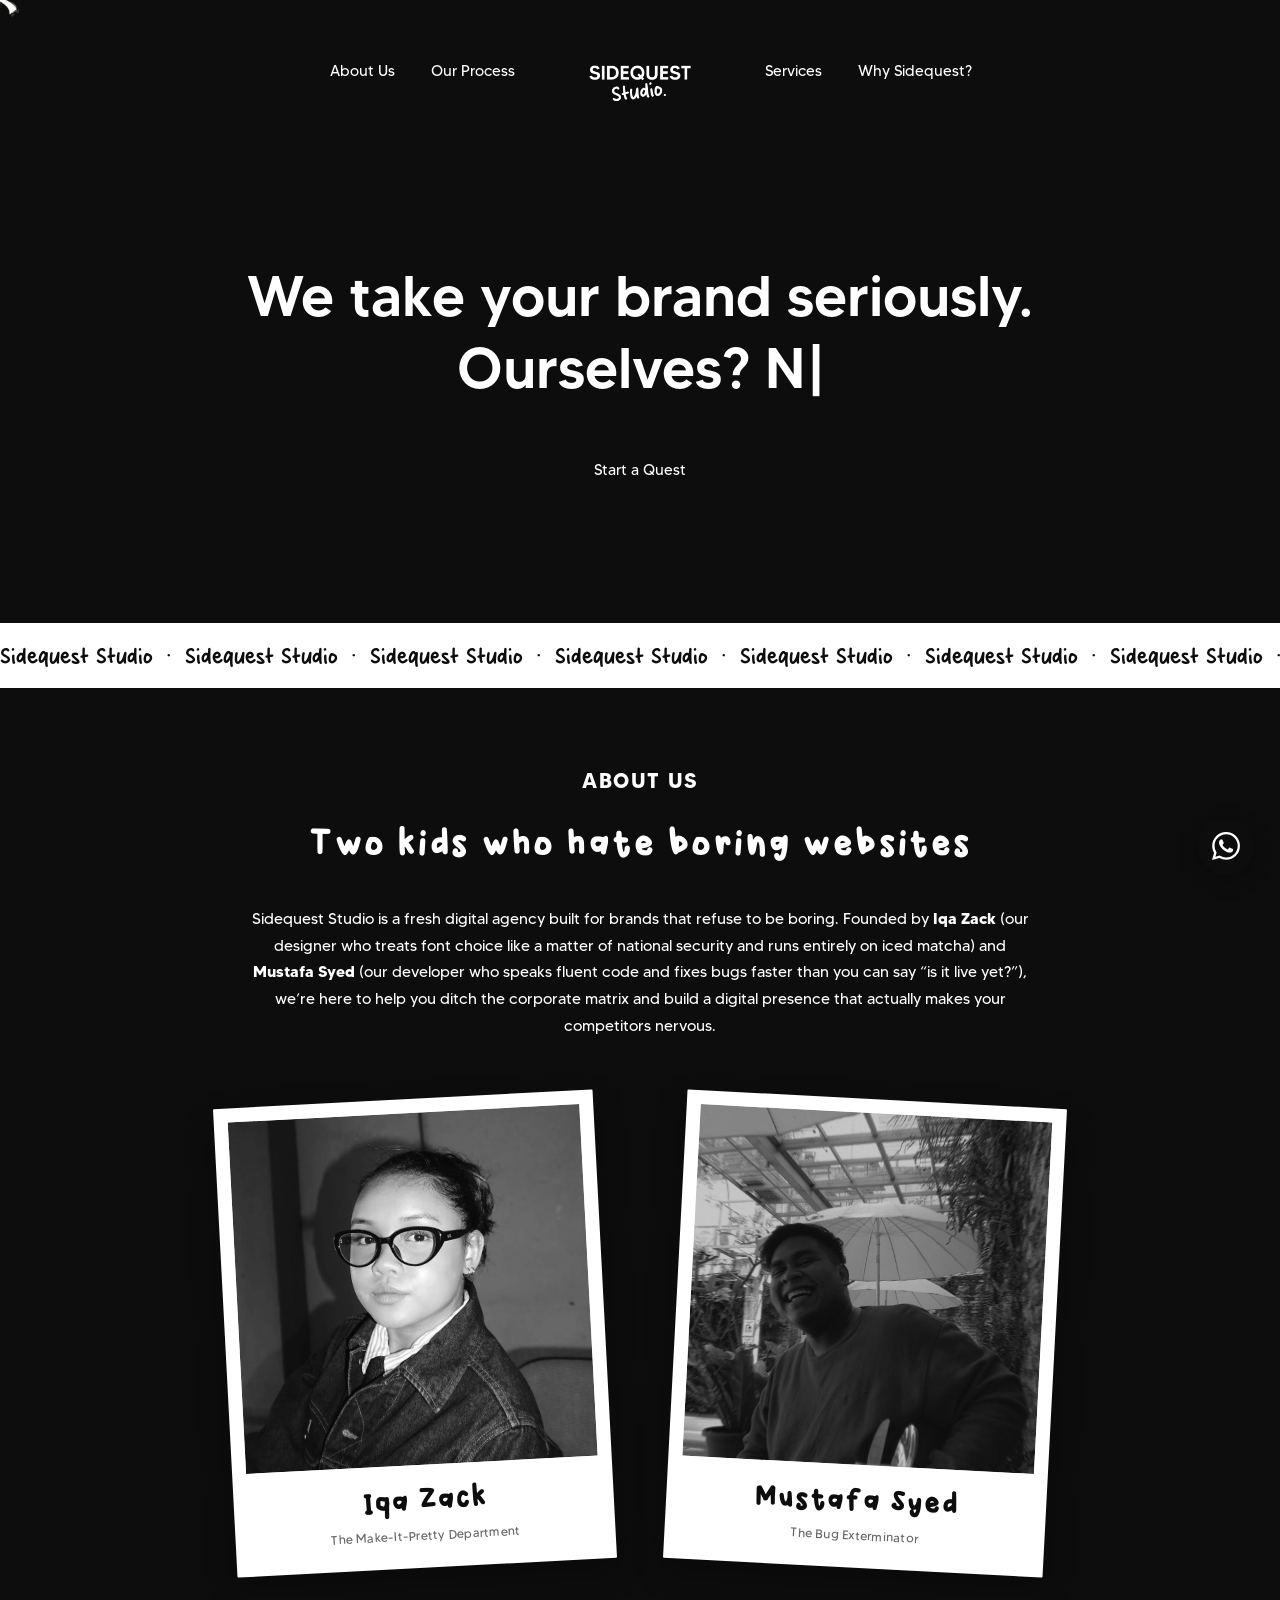
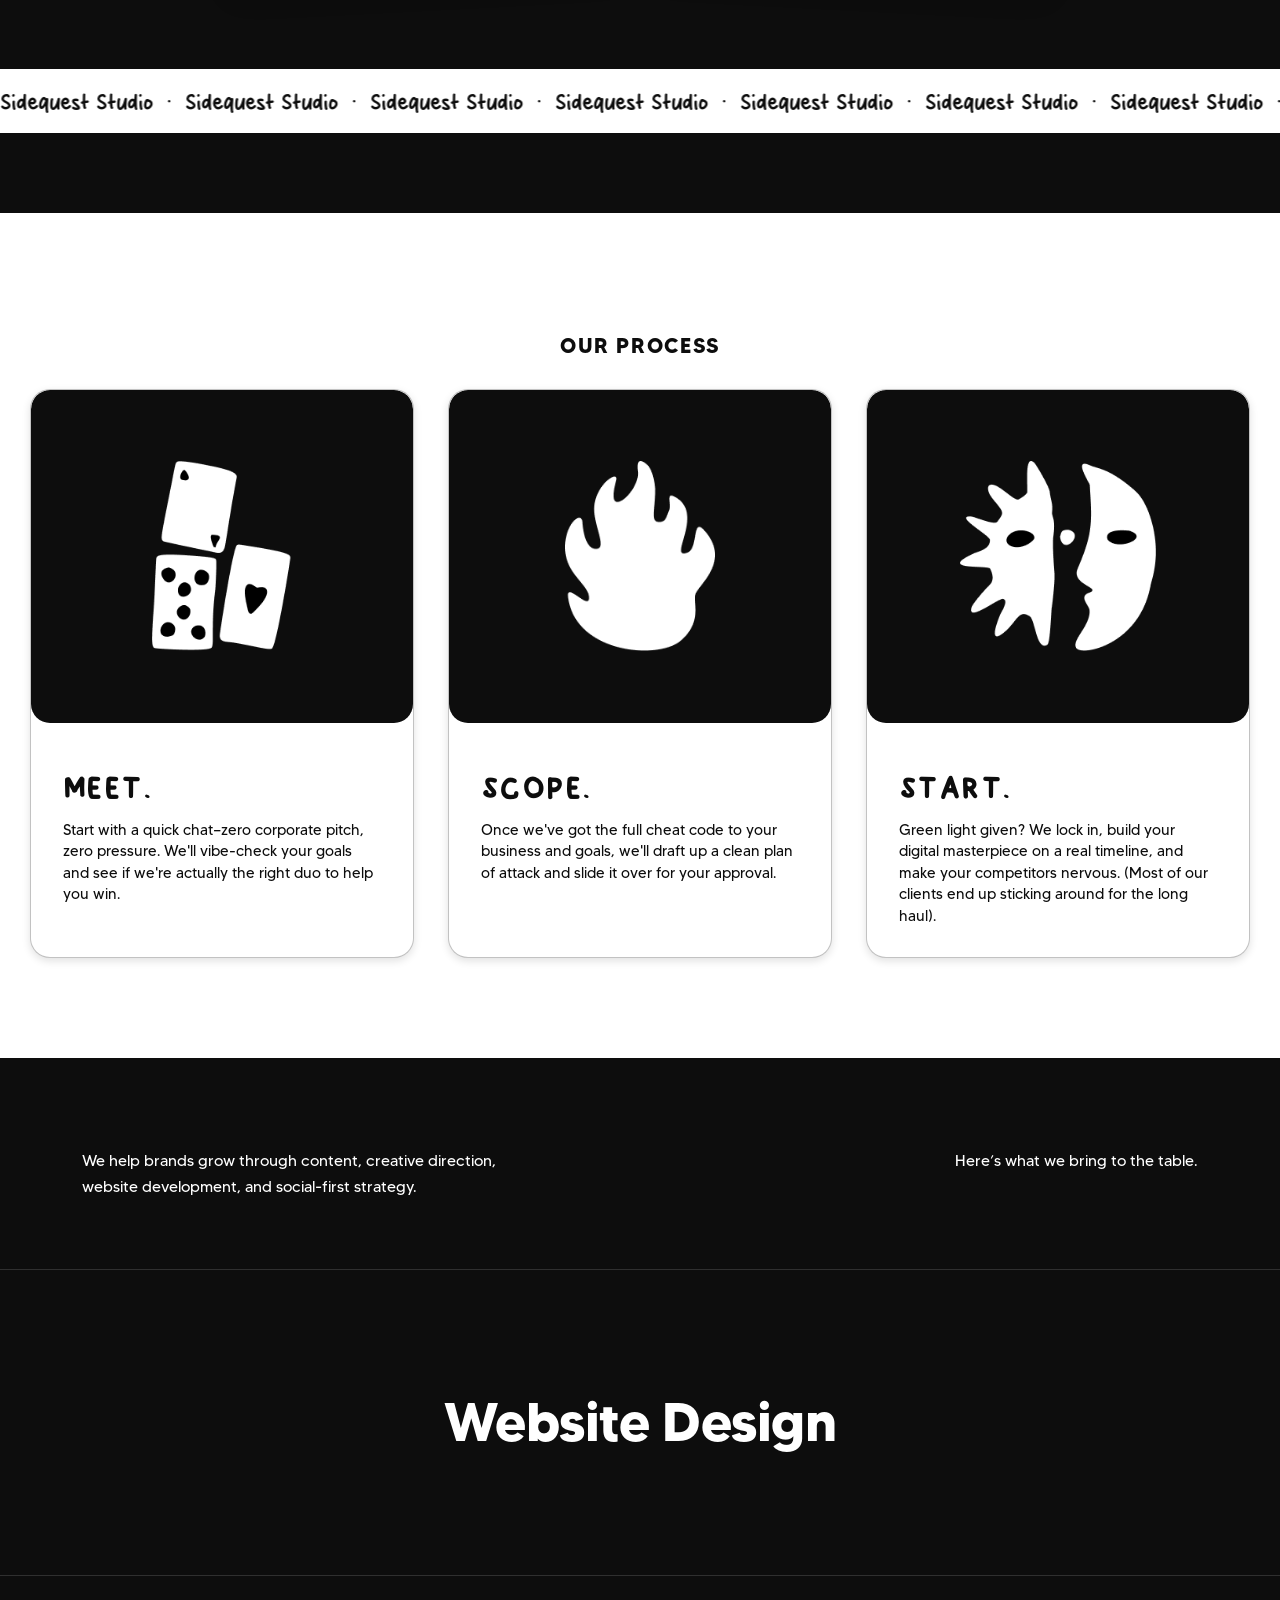
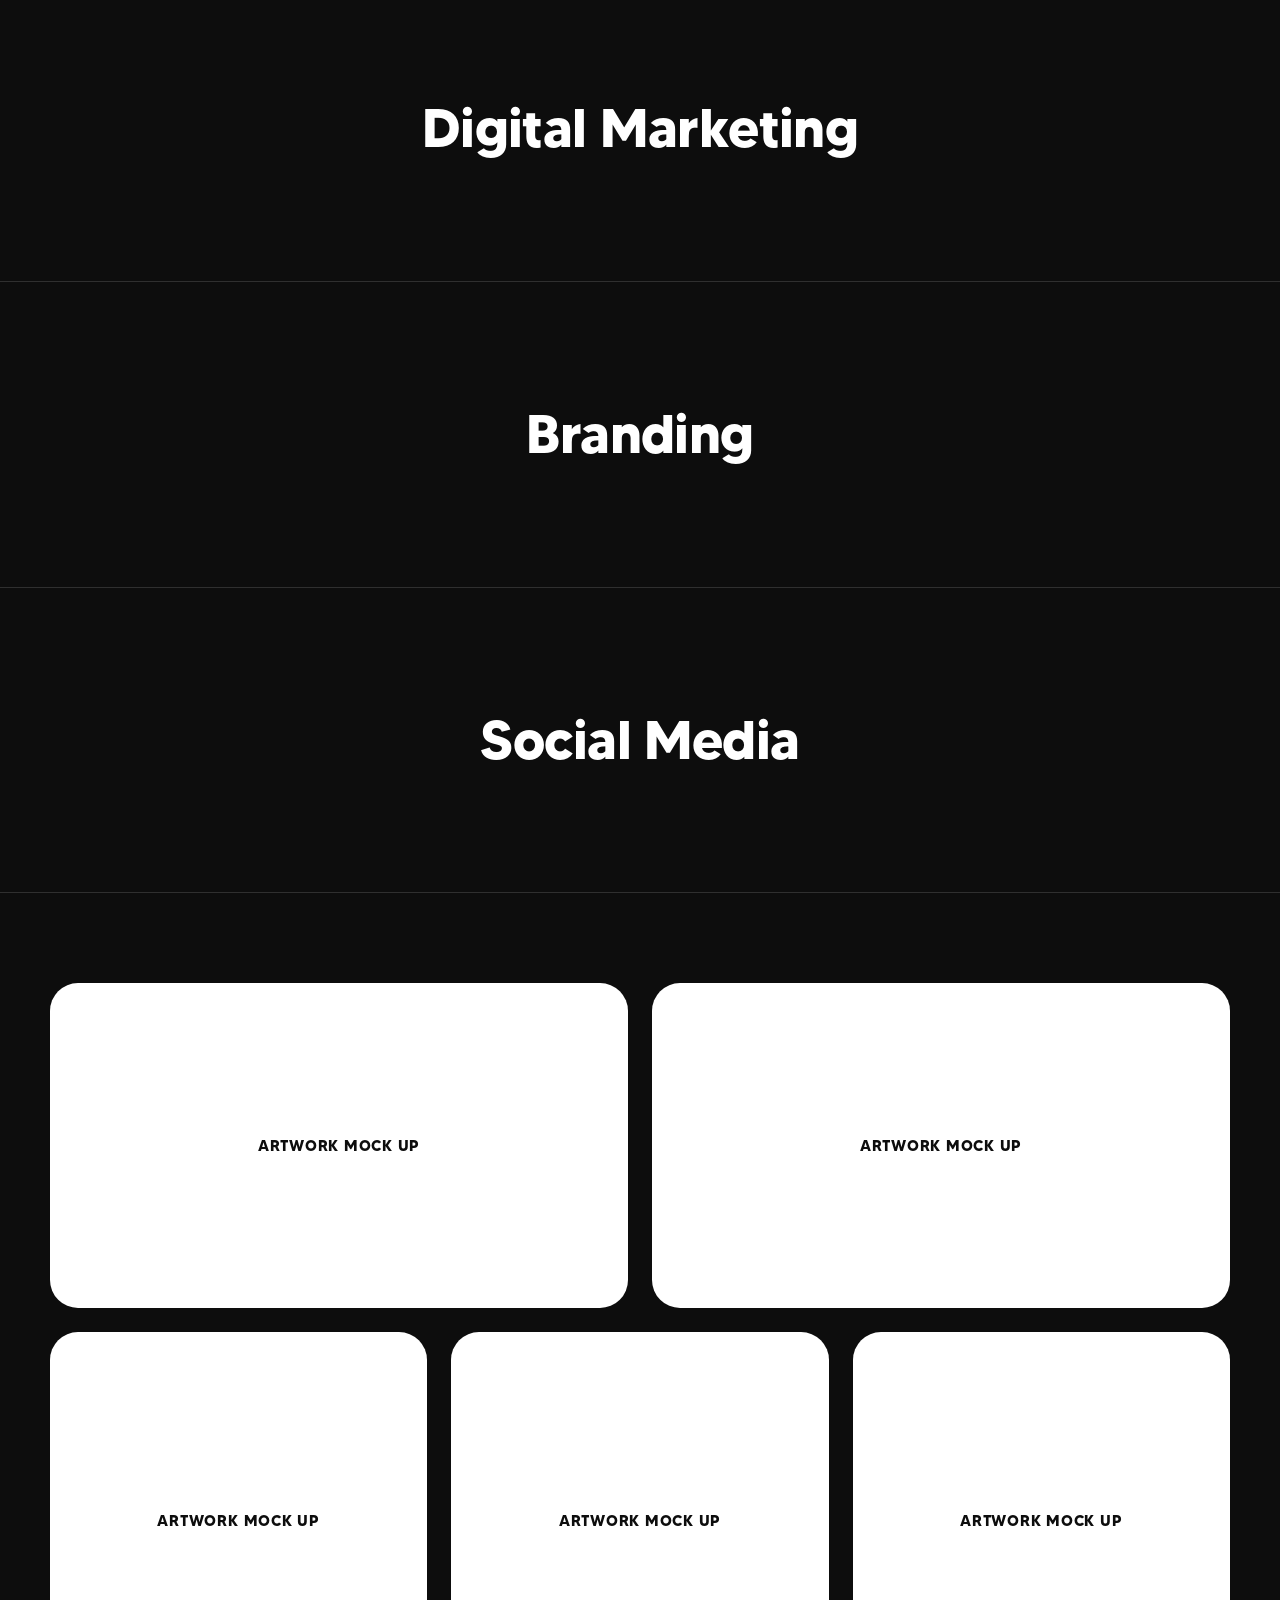
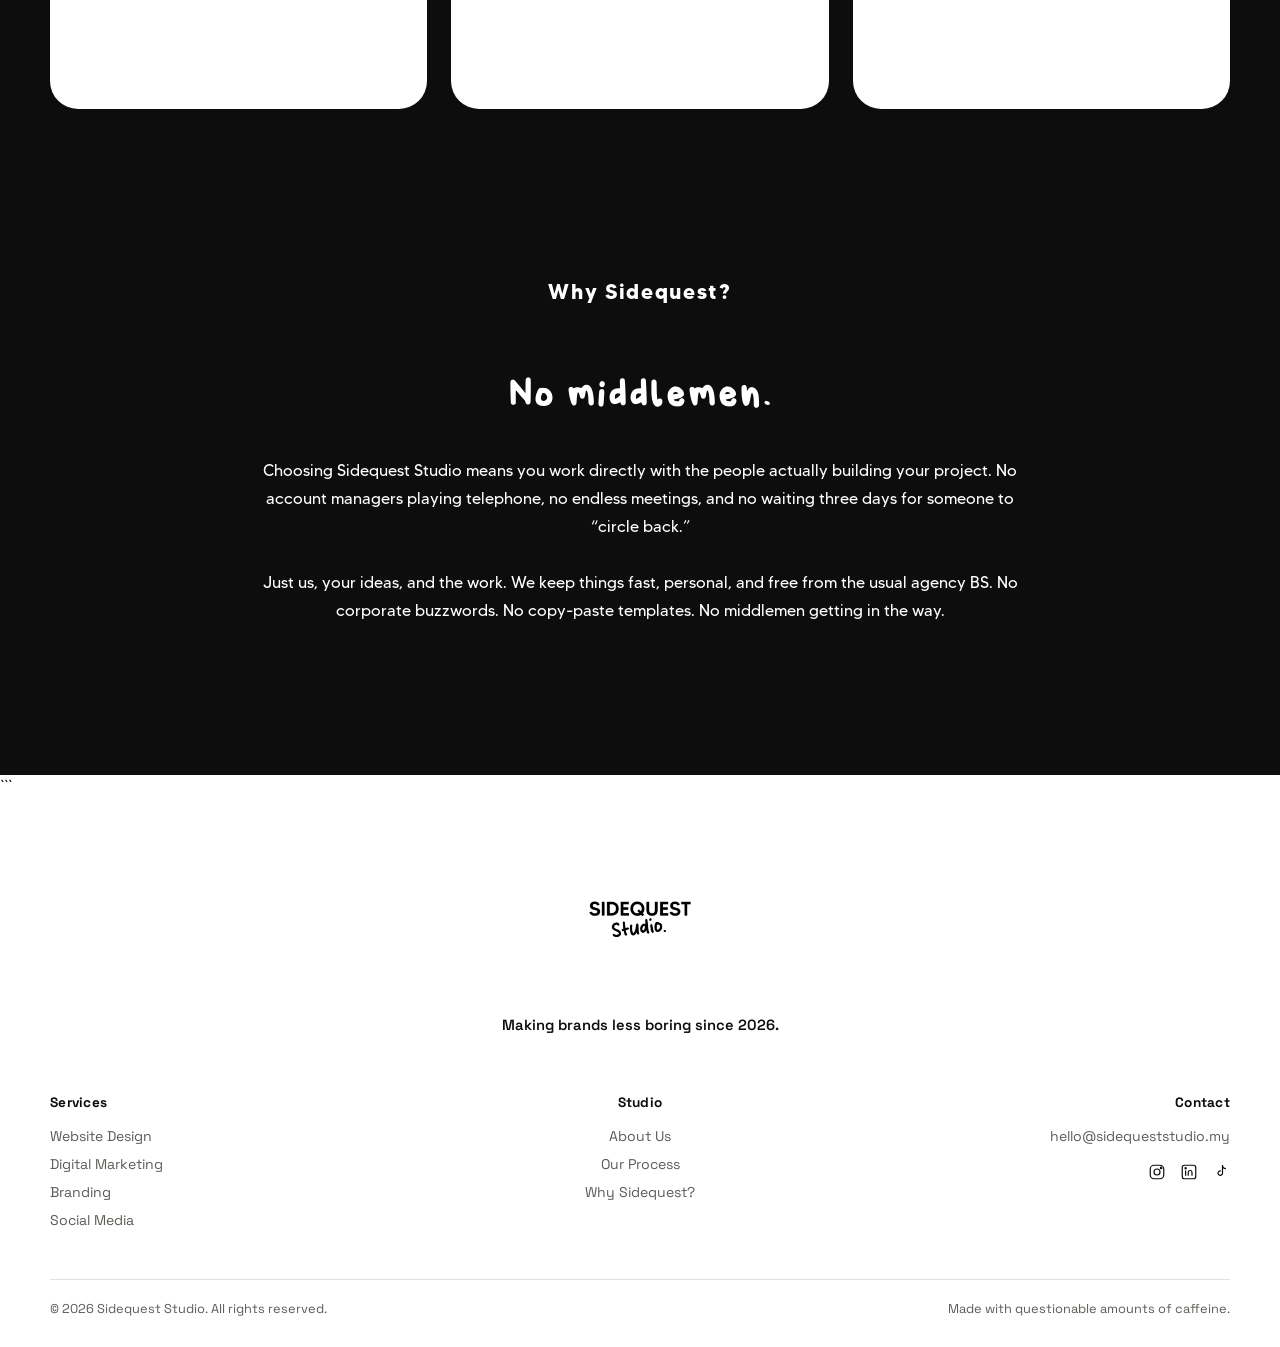
==== index.html @ 6af73e61 "Fixed mailto" ====
<!DOCTYPE html>
<html lang="en">
<head>
<meta charset="UTF-8">
<meta name="viewport" content="width=device-width, initial-scale=1.0">
<title>Sidequest Studio — Digital Agency</title>
<!-- OG METADATA-->
<meta name="description" content="Sidequest Studio is a digital agency from Malaysia helping brands stand out through website design, digital marketing, branding, and social media.">
<meta property="og:title" content="Sidequest Studio — Digital Agency">
<meta property="og:description" content="Web design, digital marketing, branding, and social media for brands that hate boring.">
<meta property="og:image" content="https://sidequeststudio.my/images/SIDEQUESTLOGO.png">
<meta property="og:url" content="https://sidequeststudio.my/">
<meta property="og:type" content="website">
<!--TWITTER/X METADATA-->
<meta name="twitter:card" content="summary_large_image">
<meta name="twitter:title" content="Sidequest Studio — Digital Agency">
<meta name="twitter:description" content="Web design, digital marketing, branding, and social media for brands that hate boring.">
<meta name="twitter:image" content="https://sidequeststudio.my/images/SIDEQUESTLOGO.png">

<link rel="canonical" href="https://sidequeststudio.my/">
<link rel="icon" type="image/png" href="images/logo/favicon.png">
<link rel="preconnect" href="https://fonts.googleapis.com">
<link rel="preconnect" href="https://fonts.gstatic.com" crossorigin>
<link href="https://fonts.googleapis.com/css2?family=Space+Grotesk:wght@400;500;600;700&family=Permanent+Marker&display=swap" rel="stylesheet">
<link rel="stylesheet" href="style.css">
</head>
<body>

<div class="custom-cursor" id="customCursor">
<img src="images/icons/cursor2.png" alt="">
</div>

<!-- ============ HEADER ============ -->
<header class="site-header">
  <nav class="nav-left">
    <a href="#about">About Us</a>
    <a href="#process">Our Process</a>
  </nav>

  <a href="#top" class="logo">
    <img src="images/logo/sq_white.png" alt="Sidequest LOGO">
  </a>

  <nav class="nav-right">
    <a href="#services">Services</a>
    <a href="#why-sidequest">Why Sidequest?</a>
  </nav>

  <button class="nav-toggle" aria-label="Open menu" aria-expanded="false">
    <span></span><span></span><span></span>
  </button>
</header>

<!-- mobile menu -->
<div class="mobile-menu">
  <a href="#about">About Us</a>
  <a href="#process">Our Process</a>
  <a href="#services">Services</a>
  <a href="#why-sidequest">Why Sidequest?</a>
</div>

<main id="top">

  <!-- ============ HERO ============ -->
  <section class="hero">
    <h1 class="hero-heading text-type">
  <span class="text-type__content"></span><span class="text-type__cursor">|</span>
</h1>
    <a href="#services" class="btn-outline">Start a Quest</a>
  </section>

  <!-- ============ MARQUEE ============ -->
<div class="marquee" aria-hidden="true">
  <div class="marquee-track">

       <div class="marquee-group">
      <span>Sidequest Studio&nbsp;&nbsp;•&nbsp;&nbsp;</span>
      <span>Sidequest Studio&nbsp;&nbsp;•&nbsp;&nbsp;</span>
      <span>Sidequest Studio&nbsp;&nbsp;•&nbsp;&nbsp;</span>
      <span>Sidequest Studio&nbsp;&nbsp;•&nbsp;&nbsp;</span>
      <span>Sidequest Studio&nbsp;&nbsp;•&nbsp;&nbsp;</span>
      <span>Sidequest Studio&nbsp;&nbsp;•&nbsp;&nbsp;</span>
      <span>Sidequest Studio&nbsp;&nbsp;•&nbsp;&nbsp;</span>
      <span>Sidequest Studio&nbsp;&nbsp;•&nbsp;&nbsp;</span>
      <span>Sidequest Studio&nbsp;&nbsp;•&nbsp;&nbsp;</span>
      <span>Sidequest Studio&nbsp;&nbsp;•&nbsp;&nbsp;</span>
      <span>Sidequest Studio&nbsp;&nbsp;•&nbsp;&nbsp;</span>
      <span>Sidequest Studio&nbsp;&nbsp;•&nbsp;&nbsp;</span>
      <span>Sidequest Studio&nbsp;&nbsp;•&nbsp;&nbsp;</span>
      <span>Sidequest Studio&nbsp;&nbsp;•&nbsp;&nbsp;</span>
      <span>Sidequest Studio&nbsp;&nbsp;•&nbsp;&nbsp;</span>
      <span>Sidequest Studio&nbsp;&nbsp;•&nbsp;&nbsp;</span>
      <span>Sidequest Studio&nbsp;&nbsp;•&nbsp;&nbsp;</span>
      <span>Sidequest Studio&nbsp;&nbsp;•&nbsp;&nbsp;</span>
      <span>Sidequest Studio&nbsp;&nbsp;•&nbsp;&nbsp;</span>
      <span>Sidequest Studio&nbsp;&nbsp;•&nbsp;&nbsp;</span>
    </div>

  </div>
</div>

  <!-- ============ ABOUT ============ -->
  <section id="about" class="about">
    <p class="eyebrow">ABOUT US</p>
    <h2 class="script-heading about-heading">Two kids who hate boring websites</h2>
    <p class="about-copy">
      Sidequest Studio is a fresh digital agency built for brands that refuse to be boring. Founded by
      <strong>Iqa Zack</strong> (our designer who treats font choice like a matter of national security and
      runs entirely on iced matcha) and <strong>Mustafa Syed</strong> (our developer who speaks fluent code and
      fixes bugs faster than you can say “is it live yet?”), we’re here to help you ditch the corporate matrix
      and build a digital presence that actually makes your competitors nervous.
    </p>

<div class="founder-grid">

  <figure class="founder-card polaroid-left">
    <div class="image-placeholder">
      <img class="uploaded-preview" src="images/iqazack.jpg" alt="Iqa Zack">
    </div>

    <figcaption>
      <span class="founder-name">Iqa Zack</span>
      <span class="founder-role">The Make-It-Pretty Department</span>
    </figcaption>
  </figure>


  <figure class="founder-card polaroid-right">
    <div class="image-placeholder">
      <img class="uploaded-preview" src="images/mustafasyed.JPEG" alt="Mustafa Syed">
    </div>

    <figcaption>
      <span class="founder-name">Mustafa Syed</span>
      <span class="founder-role">The Bug Exterminator</span>
    </figcaption>
  </figure>

</div>

</section>

  <!-- ============ MARQUEE ============ -->
  <div class="marquee" aria-hidden="true">
  <div class="marquee-track">

    <div class="marquee-group">
      <span>Sidequest Studio&nbsp;&nbsp;•&nbsp;&nbsp;</span>
      <span>Sidequest Studio&nbsp;&nbsp;•&nbsp;&nbsp;</span>
      <span>Sidequest Studio&nbsp;&nbsp;•&nbsp;&nbsp;</span>
      <span>Sidequest Studio&nbsp;&nbsp;•&nbsp;&nbsp;</span>
      <span>Sidequest Studio&nbsp;&nbsp;•&nbsp;&nbsp;</span>
      <span>Sidequest Studio&nbsp;&nbsp;•&nbsp;&nbsp;</span>
      <span>Sidequest Studio&nbsp;&nbsp;•&nbsp;&nbsp;</span>
      <span>Sidequest Studio&nbsp;&nbsp;•&nbsp;&nbsp;</span>
      <span>Sidequest Studio&nbsp;&nbsp;•&nbsp;&nbsp;</span>
      <span>Sidequest Studio&nbsp;&nbsp;•&nbsp;&nbsp;</span>
      <span>Sidequest Studio&nbsp;&nbsp;•&nbsp;&nbsp;</span>
      <span>Sidequest Studio&nbsp;&nbsp;•&nbsp;&nbsp;</span>
      <span>Sidequest Studio&nbsp;&nbsp;•&nbsp;&nbsp;</span>
      <span>Sidequest Studio&nbsp;&nbsp;•&nbsp;&nbsp;</span>
      <span>Sidequest Studio&nbsp;&nbsp;•&nbsp;&nbsp;</span>
      <span>Sidequest Studio&nbsp;&nbsp;•&nbsp;&nbsp;</span>
      <span>Sidequest Studio&nbsp;&nbsp;•&nbsp;&nbsp;</span>
      <span>Sidequest Studio&nbsp;&nbsp;•&nbsp;&nbsp;</span>
      <span>Sidequest Studio&nbsp;&nbsp;•&nbsp;&nbsp;</span>
      <span>Sidequest Studio&nbsp;&nbsp;•&nbsp;&nbsp;</span>
    </div>

  </div>
</div>


  <!-- ============ OUR PROCESS ============ -->
  <section class="process" id="process">
    <p class="eyebrow eyebrow-dark">OUR PROCESS</p>

    <div class="process-grid">
      <div class="process-card">
        <div class="process-icon">
          <img src="images/icons/meeticon.png" alt="Meet">
        </div>
        <h3 class="script-heading small">MEET.</h3>
        <p>Start with a quick chat—zero corporate pitch, zero pressure. We'll vibe-check your goals and see if we're actually the right duo to help you win.</p>
      </div>

      <div class="process-card">
        <div class="process-icon">
          <img src="images/icons/scopeicon.png" alt="Meet">
        </div>
        <h3 class="script-heading small">SCOPE.</h3>
        <p>Once we've got the full cheat code to your business and goals, we'll draft up a clean plan of attack and slide it over for your approval.</p>
      </div>

      <div class="process-card">
        <div class="process-icon">
          <img src="images/icons/starticon.png" alt="Meet">
        </div>
        <h3 class="script-heading small">START.</h3>
        <p>Green light given? We lock in, build your digital masterpiece on a real timeline, and make your competitors nervous. (Most of our clients end up sticking around for the long haul).</p>
      </div>
    </div>
  </section>

  <!-- ============ SERVICES ============ -->
  <section class="services" id="services">
   <div class="services-intro">
     <p>We help brands grow through content, creative direction, website development, and social-first strategy.</p>
     <p class="align-right">Here’s what we bring to the table.</p>
   </div>

    <div class="services-list" id="servicesList">
      <div class="service-row" data-index="0">
        <span class="service-name">Website Design</span>
      </div>
      <div class="service-row" data-index="1">
        <span class="service-name">Digital Marketing</span>
      </div>
      <div class="service-row" data-index="2">
        <span class="service-name">Branding</span>
      </div>
      <div class="service-row" data-index="3">
        <span class="service-name">Social Media</span>
      </div>
    </div>
  </section>

  <!-- ============ ARTWORK MOCK UPS ============ -->
 <section class="artwork">
  <div class="artwork-grid">
    <div class="artwork-placeholder">
      <input type="file" accept="image/*" class="image-upload-input" aria-label="Upload artwork mock up 1">
      <div class="placeholder-content">
        <span class="placeholder-label">ARTWORK MOCK UP</span>
      </div>
    </div>
    <div class="artwork-placeholder">
      <input type="file" accept="image/*" class="image-upload-input" aria-label="Upload artwork mock up 2">
      <div class="placeholder-content">
        <span class="placeholder-label">ARTWORK MOCK UP</span>
      </div>
    </div>
    <div class="artwork-placeholder">
      <input type="file" accept="image/*" class="image-upload-input" aria-label="Upload artwork mock up 3">
      <div class="placeholder-content">
        <span class="placeholder-label">ARTWORK MOCK UP</span>
      </div>
    </div>
    <div class="artwork-placeholder">
      <input type="file" accept="image/*" class="image-upload-input" aria-label="Upload artwork mock up 4">
      <div class="placeholder-content">
        <span class="placeholder-label">ARTWORK MOCK UP</span>
      </div>
    </div>
    <div class="artwork-placeholder">
      <input type="file" accept="image/*" class="image-upload-input" aria-label="Upload artwork mock up 5">
      <div class="placeholder-content">
        <span class="placeholder-label">ARTWORK MOCK UP</span>
      </div>
    </div>
  </div>
</section>


<!-- ============ WHY SIDEQUEST ============ -->
<section class="why" id="why-sidequest">
  <p class="eyebrow">Why Sidequest?</p>

  <h2 class="why-title">No middlemen.</h2>

  <p class="why-copy">
    Choosing Sidequest Studio means you work directly with the people actually
    building your project. No account managers playing telephone, no endless
    meetings, and no waiting three days for someone to “circle back.”
    <br><br>
    Just us, your ideas, and the work. We keep things fast, personal, and free
    from the usual agency BS. No corporate buzzwords. No copy-paste templates.
    No middlemen getting in the way.
  </p>
</section>
```


</main>

<!-- ============ FOOTER ============ -->
<footer class="site-footer">
  <div class="footer-top">
    <a href="#top" class="logo footer-logo">
      <img src="images/logo/sq_black.png" alt="sidequestlogo">
    </a>
    <p class="footer-tagline">Making brands less boring since 2026.</p>
  </div>

  <div class="footer-columns">
    <div class="footer-col">
      <h4>Services</h4>
      <a href="#services">Website Design</a>
      <a href="#services">Digital Marketing</a>
      <a href="#services">Branding</a>
      <a href="#services">Social Media</a>
    </div>
    <div class="footer-col footer-col-center">
      <h4>Studio</h4>
      <a href="#about">About Us</a>
      <a href="#process">Our Process</a>
      <a href="#why-sidequest">Why Sidequest?</a>
    </div>
    <div class="footer-col footer-col-right">
      <h4>Contact</h4>
      <a href="mailto:hello@sidequeststudio.my">hello@sidequeststudio.my</a>
      <div class="social-row">
        <a href="https://www.instagram.com/sidequeststudiomy" target="_blank" aria-label="Instagram">
          <svg viewBox="0 0 24 24" width="18" height="18" fill="none" stroke="currentColor" stroke-width="1.6"><rect x="3" y="3" width="18" height="18" rx="5"/><circle cx="12" cy="12" r="4"/><circle cx="17.5" cy="6.5" r="1"/></svg>
        </a>
        <a href="#" target="_blank" aria-label="LinkedIn">
          <svg viewBox="0 0 24 24" width="18" height="18" fill="none" stroke="currentColor" stroke-width="1.6"><rect x="3" y="3" width="18" height="18" rx="3"/><line x1="7.5" y1="10" x2="7.5" y2="17"/><circle cx="7.5" cy="7" r="0.8" fill="currentColor"/><path d="M11 17v-4.5c0-1.5 1-2.5 2.5-2.5s2.5 1 2.5 2.5V17"/></svg>
        </a>
        <a href="#" target="_blank" aria-label="TikTok">
          <svg viewBox="0 0 24 24" width="18" height="18" fill="none" stroke="currentColor" stroke-width="1.6"><path d="M14 3v10.5a3 3 0 1 1-2-2.83"/><path d="M14 3c0 2.5 2 4.5 4.5 4.5"/></svg>
        </a>
      </div>
    </div>
  </div>

  <div class="footer-divider"></div>

  <div class="footer-bottom">
    <span>© 2026 Sidequest Studio. All rights reserved.</span>
    <span>Made with questionable amounts of caffeine.</span>
  </div>
</footer>

<script src="script.js"></script>

<a href="https://wa.me/601121562291"
   class="whatsapp-float"
   target="_blank"
   rel="noopener noreferrer"
   aria-label="Chat with us on WhatsApp">
  <svg viewBox="0 0 24 24" aria-hidden="true">
    <path d="M20.52 3.48A11.86 11.86 0 0 0 12.06 0C5.5 0 .16 5.34.16 11.9c0 2.1.55 4.15 1.6 5.96L.05 24l6.28-1.65a11.9 11.9 0 0 0 5.72 1.46h.01c6.56 0 11.9-5.34 11.9-11.9 0-3.18-1.24-6.17-3.44-8.43ZM12.06 21.8h-.01a9.87 9.87 0 0 1-5.03-1.38l-.36-.21-3.73.98 1-3.64-.23-.37a9.87 9.87 0 0 1-1.51-5.28c0-5.46 4.44-9.9 9.9-9.9 2.65 0 5.14 1.03 7.01 2.91a9.84 9.84 0 0 1 2.89 7c0 5.46-4.44 9.9-9.9 9.9Zm5.43-7.42c-.3-.15-1.77-.87-2.05-.97-.27-.1-.47-.15-.67.15-.2.3-.77.97-.95 1.17-.17.2-.35.22-.65.07-.3-.15-1.25-.46-2.38-1.47-.88-.79-1.47-1.77-1.64-2.07-.17-.3-.02-.46.13-.61.13-.13.3-.35.45-.52.15-.17.2-.3.3-.5.1-.2.05-.37-.02-.52-.07-.15-.67-1.62-.92-2.22-.24-.58-.49-.5-.67-.51h-.57c-.2 0-.52.07-.8.37-.27.3-1.05 1.02-1.05 2.5s1.07 2.9 1.22 3.1c.15.2 2.1 3.2 5.08 4.49.71.31 1.26.5 1.69.64.71.23 1.36.2 1.87.12.57-.09 1.77-.72 2.02-1.42.25-.7.25-1.3.17-1.42-.07-.12-.27-.2-.57-.35Z"/>
  </svg>
</a>

</body>
</html>
---- style.css ----
html,
body {
  overflow-x: hidden;
}

/* ============================================
   FONTS
   ============================================ */

@font-face {
  font-family: "TOMMY";
  src: url("fonts/MadeTommy-Regular.otf") format("opentype");
  font-weight: 400;
  font-style: normal;
}

@font-face {
  font-family: "TOMMY";
  src: url("fonts/MadeTommy-Medium.otf") format("opentype");
  font-weight: 500;
  font-style: normal;
}

@font-face {
  font-family: "TOMMY";
  src: url("fonts/MadeTommy-Bold.otf") format("opentype");
  font-weight: 700;
  font-style: normal;
}

@font-face {
  font-family: "WINKLE";
  src: url("fonts/Winkle-Regular.otf") format("opentype");
  font-weight: 400;
  font-style: normal;
}

@font-face {
  font-family: "MILKY";
  src: url("fonts/CheeseMilky.otf") format("opentype");
  font-weight: 400;
  font-style: normal;
}

/* ============================================
   SIDEQUEST STUDIO — STYLESHEET
   ============================================ */

:root {
  --black: #0d0d0d;
  --cream: #f2f0ea;
  --white: #ffffff;
  --gray-text: #9a9a95;
  --gray-text-dark: #5b5b57;
  --border-light: rgba(255, 255, 255, 0.14);
  --border-dark: rgba(13, 13, 13, 0.12);
  --font-body: "Space Grotesk", sans-serif;
  --font-script: "Permanent Marker", cursive;
  --max-width: 1180px;
}

* {
  box-sizing: border-box;
}

html {
  scroll-behavior: smooth;
}

body {
  margin: 0;
  font-family: var(--font-body);
  background: var(--white);
  color: var(--black);
  -webkit-font-smoothing: antialiased;
}

a {
  color: inherit;
  text-decoration: none;
}

img {
  max-width: 100%;
  display: block;
}

@media (prefers-reduced-motion: reduce) {
  html {
    scroll-behavior: auto;
  }

  * {
    animation-duration: 0.01ms !important;
    animation-iteration-count: 1 !important;
    transition-duration: 0.01ms !important;
  }
}

/* ============================================
   HEADER
   ============================================ */

.site-header {
  position: sticky;
  top: 0;
  z-index: 50;
  height: 150px;
  display: grid;
  grid-template-columns: 1fr auto 1fr;
  align-items: center;
  padding: 0 56px;
  background: var(--black);
  color: var(--white);
}

.nav-left,
.nav-right {
  display: flex;
  align-items: center;
  gap: 36px;
  font-size: 0.95rem;
  font-family: "TOMMY";
  font-weight: 400;
}

.nav-left {
  justify-content: flex-end;
  padding-right: 25px;
}

.nav-right {
  justify-content: flex-start;
  padding-left: 25px;
}

/* Nav Bar Hover */

.nav-left a,
.nav-right a {
  position: relative;
  opacity: 1;
  display: inline-block;
  padding-bottom: 10px;
}

/* Top line */

.nav-left a::before,
.nav-right a::before {
  content: "";
  position: absolute;
  left: 0;
  bottom: 5px;
  width: 100%;
  height: 2px;
  background: currentColor;
  transform: scaleX(0);
  transform-origin: left;
  transition: transform 0.35s cubic-bezier(0.65, 0, 0.35, 1);
}

/* Bottom shorter line */

.nav-left a::after,
.nav-right a::after {
  content: "";
  position: absolute;
  left: 18%;
  bottom: 1px;
  width: 72%;
  height: 2px;
  background: currentColor;
  transform: scaleX(0);
  transform-origin: left;
  transition: transform 0.35s cubic-bezier(0.65, 0, 0.35, 1) 0.08s;
}

.nav-left a:hover::before,
.nav-right a:hover::before {
  transform: scaleX(1);
}

.nav-left a:hover::after,
.nav-right a:hover::after {
  transform: scaleX(1);
}

/* Logo */

.logo {
  display: flex;
  align-items: center;
  justify-content: center;
  flex-shrink: 0;
  height: 70px;
  line-height: 0;
}

.logo img {
  width: 200px;
  height: 150px;
  object-fit: contain;
  display: block;
  margin-top: 18px;
  transition: transform 0.2s ease;
}

.logo:hover img {
  transform: scale(1.05);
}

/* Mobile hamburger */

.nav-toggle {
  display: none;
  flex-direction: column;
  justify-content: center;
  gap: 5px;
  width: 32px;
  height: 32px;
  background: none;
  border: none;
  cursor: pointer;
}

.nav-toggle span {
  display: block;
  height: 2px;
  width: 100%;
  background: var(--white);
}

/* Mobile menu */

.mobile-menu {
  display: none;
  flex-direction: column;
  background: var(--black);
  color: var(--white);
  padding: 0 56px;
  overflow: hidden;
  max-height: 0;
  transition:
    max-height 0.3s ease,
    padding 0.3s ease;
  position: relative;
  z-index: 100;
}

.mobile-menu a {
  padding: 14px 0;
  border-bottom: 1px solid var(--border-light);
  font-size: 1rem;
}

.mobile-menu.open {
  max-height: 400px;
  padding: 8px 56px 20px;
}

/* ============================================
   HERO
   ============================================ */

.hero {
  background: var(--black);
  color: var(--white);
  text-align: center;
  padding: 110px 24px 130px;
  display: flex;
  flex-direction: column;
  align-items: center;
  gap: 42px;
}

.hero-heading {
  font-family: "TOMMY";
  font-size: clamp(2.1rem, 5vw, 3.6rem);
  font-weight: 500;
  color: #ffffff;
  line-height: 1.25;
  max-width: 900px;
  margin: 0;
  transition:
    transform 0.3s ease,
    letter-spacing 0.3s ease;
}

.hero-heading:hover {
  transform: translateY(-5px) scale(1.015);
  letter-spacing: 0.01em;
}

/* ============================================
   BUTTON HOVER
   ============================================ */

.btn-outline {
  position: relative;
  display: inline-block;
  border: none;
  border-radius: 0;
  padding: 14px 32px;
  background: transparent;
  font-size: 0.95rem;
  font-family: "TOMMY", sans-serif;
  font-weight: 400;
  color: var(--white, #fff);
  cursor: pointer;
  z-index: 1;
}

.btn-outline::before {
  content: "";
  position: absolute;
  top: -8px;
  left: -12px;
  width: calc(100% + 24px);
  height: calc(100% + 16px);

  background-image: url("data:image/svg+xml,%3Csvg xmlns='http://www.w3.org/2000/svg' viewBox='0 0 260 90'%3E%3Cfilter id='chalk'%3E%3CfeTurbulence type='fractalNoise' baseFrequency='0.8' numOctaves='3' result='noise'/%3E%3CfeDisplacementMap in='SourceGraphic' in2='noise' scale='2.5' xChannelSelector='R' yChannelSelector='G'/%3E%3C/filter%3E%3Cg filter='url(%23chalk)'%3E%3Cpath d='M 180 15 C 230 18 255 35 250 55 C 242 75 180 85 100 83 C 35 81 5 65 10 45 C 16 22 75 10 160 8 C 220 7 252 20 250 38 C 248 55 200 70 130 72 C 70 74 42 62 50 48' fill='none' stroke='white' stroke-width='3.2' stroke-linecap='round' stroke-linejoin='round' opacity='0.9'/%3E%3C/g%3E%3C/svg%3E");

  background-position: center;
  background-size: 100% 100%;
  background-repeat: no-repeat;

  transform: scale(0.85) rotate(-3deg);
  opacity: 0;

  transition:
    transform 0.35s cubic-bezier(0.175, 0.885, 0.32, 1.275),
    opacity 0.25s ease;

  z-index: -1;
  pointer-events: none;
}

.btn-outline:hover::before {
  transform: scale(1.05) rotate(-3deg);
  opacity: 1;
}

/* ============================================
   MARQUEE
   ============================================ */

.marquee {
  background: var(--white);
  color: var(--black);
  border-top: 1px solid var(--border-light);
  border-bottom: 1px solid var(--border-light);
  overflow: hidden;
  padding: 18px 0;
  white-space: nowrap;
}

.marquee-track {
  font-family: "MILKY";
  font-weight: 400;
  font-size: 1.5rem;
  display: flex;
  width: max-content;
  animation: marquee-scroll 20s linear infinite;
  will-change: transform;
}

.marquee-group {
  display: flex;
  flex-shrink: 0;
}

@keyframes marquee-scroll {
  from {
    transform: translateX(0);
  }

  to {
    transform: translateX(-50%);
  }
}

/* ============================================
   SECTION SHARED
   ============================================ */

section {
  padding: 100px 24px;
}

.eyebrow {
  text-align: center;
  font-size: 1.3rem;
  letter-spacing: 0.08em;
  color: var(--white);
  margin: -20px 0 30px 0;
  font-family: "TOMMY";
  font-weight: 700;
}

.eyebrow-dark {
  color: var(--black);
}

.script-heading {
  font-family: "WINKLE";
  font-weight: 400;
  text-align: center;
  font-size: 3rem;
  margin: 0 0 40px;
  letter-spacing: 0.01em;
  transition: transform 0.3s ease;
}

.about-heading {
  text-align: center;
}

.about-heading:hover {
  animation: cheekyWobble 0.5s ease;
}

@keyframes cheekyWobble {
  0%   { transform: rotate(0); }
  25%  { transform: rotate(-3deg) translateX(-3px); }
  50%  { transform: rotate(3deg) translateX(4px); }
  75%  { transform: rotate(-2deg) translateX(-2px); }
  100% { transform: rotate(0); }
}
.script-heading.small {
  font-size: 2.5rem;
  text-align: left;
  margin: 22px 0 12px;
}

/* ============================================
   ABOUT
   ============================================ */

.about {
  background: var(--black);
  color: var(--white);
  max-width: none;
  margin: 0;
  position: relative;
  z-index: 2;
  padding-bottom: 100px;
}

/* Keep the marquee below the Polaroids */

.about + .marquee {
  margin-top: 0;
  position: relative;
  z-index: 10;
  margin-bottom: 40px;
  border-bottom: 80px solid var(--black);
}

.about-copy {
  max-width: 780px;
  margin: 0 auto 60px;
  text-align: center;
  line-height: 1.7;
  color: var(--white);
  font-size: 0.98rem;
  font-family: "TOMMY";
  font-weight: 400;
}

.about-copy strong {
  color: var(--white);
  font-family: "TOMMY";
  font-weight: 700;
}

/* ============================================
   POLAROID FOUNDER CARDS
   ============================================ */

.founder-grid {
  display: flex;
  justify-content: center;
  align-items: flex-start;
  gap: 70px;
  max-width: 900px;
  margin: 0 auto;
}

.founder-card {
  width: 380px;
  margin: 0;
  padding: 14px 14px 25px;
  background: var(--white);
  border: none;
  border-radius: 1px;
  box-shadow: 0 12px 30px rgba(0, 0, 0, 0.3);
  display: flex;
  flex-direction: column;
  align-items: center;
  transition:
    transform 0.3s ease,
    box-shadow 0.3s ease;
}

/* Slightly imperfect Polaroid angles */

.polaroid-left {
  transform: rotate(-3deg);
  position: relative;
  z-index: 1;
}

.polaroid-right {
  transform: rotate(3deg);
  position: relative;
  z-index: 1;
}

/* Hover */

.polaroid-left:hover,
.polaroid-right:hover {
  transform: rotate(0deg) translateY(-8px);
  box-shadow: 0 20px 40px rgba(0, 0, 0, 0.35);
}

/* ============================================
   PHOTO AREA
   ============================================ */

.image-placeholder {
  position: relative;
  width: 100%;
  aspect-ratio: 1 / 1;
  background: #e2e0d8;
  border: none;
  border-radius: 0;
  display: flex;
  align-items: center;
  justify-content: center;
  overflow: hidden;
  cursor: pointer;
  transition: background 0.2s ease;
}

.image-placeholder:hover {
  background: #d9d6cc;
}

/* Uploaded photo */

.image-placeholder img.uploaded-preview {
  position: absolute;
  top: 0;
  left: 0;
  width: 100%;
  height: 100%;
  object-fit: cover;
}

/* Hide placeholder once image exists */

.image-placeholder.has-image .placeholder-content {
  display: none;
}

/* ============================================
   POLAROID CAPTION
   ============================================ */

.founder-card figcaption {
  width: 100%;
  display: flex;
  flex-direction: column;
  align-items: center;
  gap: 2px;
  margin-top: 18px;
}

/* Handwritten name */

.founder-name {
  font-family: "WINKLE";
  font-weight: 400;
  font-size: 2.4rem;
  line-height: 1;
  color: var(--black);
  transform: rotate(-1deg);
}

/* Role */

.founder-role {
  font-family: "TOMMY";
  font-weight: 400;
  font-size: 0.78rem;
  color: #666;
  text-align: center;
  margin-top: 5px;
  letter-spacing: 0.02em;
}

/* ============================================
   PROCESS
   ============================================ */

.process {
  background: var(--white);
  color: var(--black);
  width: 100%;
  max-width: none;
  margin: 0;
  padding: 100px 24px;
  position: relative;
  display: block;
}

.process-grid {
  display: grid;
  grid-template-columns: repeat(3, 1fr);
  gap: 34px;
  max-width: 1220px;
  margin: 0 auto;
}

.process-card {
  background: var(--white);
  border: 1px solid rgba(13, 13, 13, 0.25);
  border-radius: 20px;
  padding: 0;
  overflow: hidden;
  box-shadow: 0 3px 8px rgba(0, 0, 0, 0.12);
  transition: transform 0.25s ease, box-shadow 0.25s ease;
}

.process-card:hover {
  transform: translateY(-8px) rotate(-1deg);
  box-shadow: 8px 10px 0 rgba(13, 13, 13, 0.15);
}

.process-card:nth-child(2):hover {
  transform: translateY(-8px) rotate(1deg);
}

.process-card:nth-child(3):hover {
  transform: translateY(-8px) rotate(-0.5deg);
}

/* Black icon area */

.process-icon {
  background: var(--black);
  height: 333px;
  width: 100%;
  border-radius: 19px;
  display: flex;
  align-items: center;
  justify-content: center;
  padding: 45px;
}

/* Your uploaded icon */

.process-icon img {
  width: 78%;
  height: 78%;
  object-fit: contain;
}

/* Text area */

.process-card h3 {
  font-family: "WINKLE";
  font-weight: 400;
  padding: 28px 32px 0;
  margin: 0 0 10px;
}

.process-card p {
  font-family: "TOMMY";
  font-weight: 400;
  padding: 0 32px 30px;
  margin: 0;
  color: var(--black);
  line-height: 1.45;
  font-size: 0.93rem;
}

/* ============================================
   SERVICES
   ============================================ */

.services {
  background: var(--black);
  color: var(--white);
  width: 100%;
  max-width: none;
  margin: 0;
  padding: 0;
  position: relative;
  display: block;
}

.services-intro {
  max-width: var(--max-width);
  margin: 0 auto;
  padding: 90px 32px 70px;
  display: flex;
  justify-content: space-between;
  gap: 40px;
  flex-wrap: wrap;
}

.services-intro p {
  font-family: "TOMMY";
  font-weight: 400;
  max-width: 420px;
  line-height: 1.6;
  color: white;
  font-size: 0.98rem;
  margin: 0;
}

.services-intro .align-right {
  text-align: right;
  margin-left: auto;
}

.services-list {
  display: flex;
  flex-direction: column;
}

.service-row {
  min-height: 34vh;
  display: flex;
  align-items: center;
  justify-content: center;
  background: var(--black);
  color: var(--white);
  border-top: 1px solid var(--border-light);
  transition:
    background 0.5s ease,
    color 0.5s ease;
}

.service-row:last-child {
  border-bottom: 1px solid var(--border-light);
}

.service-name {
  font-size: clamp(1.8rem, 5vw, 3.4rem);
  font-family: "TOMMY";
  font-weight: 700;
  letter-spacing: -0.01em;
  transition: transform 0.5s ease;
}

.service-row.is-active {
  background: var(--white);
  color: var(--black);
}

.service-row.is-active .service-name {
  transform: scale(1.03);
}

/* ============================================
   ARTWORK
   ============================================ */

.artwork {
  background: var(--black);
  padding: 90px 24px;
}

.artwork-grid {
  max-width: var(--max-width);
  margin: 0 auto;
  display: grid;
  grid-template-columns: repeat(6, 1fr);
  gap: 24px;
}

/* Top row: 2 wide cards */

.artwork-placeholder:nth-child(1),
.artwork-placeholder:nth-child(2) {
  grid-column: span 3;
  aspect-ratio: 16 / 9;
}

/* Bottom row: 3 cards */

.artwork-placeholder:nth-child(3),
.artwork-placeholder:nth-child(4),
.artwork-placeholder:nth-child(5) {
  grid-column: span 2;
  aspect-ratio: 1 / 1;
}

.artwork-placeholder {
  position: relative;
  background: var(--white);
  border: none;
  border-radius: 28px;
  display: flex;
  align-items: center;
  justify-content: center;
  cursor: pointer;
  overflow: hidden;
  transition:
    opacity 0.2s ease,
    transform 0.2s ease;
}

.artwork-placeholder:hover {
  opacity: 0.92;
  transform: translateY(-2px);
}

.artwork-placeholder .image-upload-input {
  position: absolute;
  inset: 0;
  opacity: 0;
  cursor: pointer;
  z-index: 2;
}

.artwork-placeholder .placeholder-content {
  display: flex;
  align-items: center;
  justify-content: center;
  text-align: center;
  padding: 16px;
}

.artwork-placeholder .placeholder-label {
  font-family: "TOMMY";
  font-weight: 700;
  font-size: 0.95rem;
  letter-spacing: 0.05em;
  color: #0d0d0d;
}

.artwork-placeholder.has-image .placeholder-content {
  display: none;
}

.artwork-placeholder img.uploaded-preview {
  position: absolute;
  inset: 0;
  width: 100%;
  height: 100%;
  object-fit: cover;
  border-radius: 28px;
}

/* ============================================
   WHY SIDEQUEST
   ============================================ */

.why {
  background: var(--black);
  color: var(--white);
  text-align: center;
  padding-bottom: 150px;
}

.why-copy {
  font-family: "TOMMY";
  font-weight: 400;
  max-width: 760px;
  margin: 0 auto;
  line-height: 1.75;
  color: var(--white);
  font-size: 1rem;
}

.why-title {
  font-size: 3rem;
  font-family: "WINKLE";
  font-weight: 400;
  position: relative;
  display: inline-block;
}

.why-title::after {
  content: "";
  position: absolute;
  left: -3%;
  top: 52%;
  width: 106%;
  height: 4px;
  background: var(--white);
  transform: scaleX(0) rotate(-2deg);
  transform-origin: left;
  transition: transform 0.3s ease;
}

.why-title:hover::after {
  transform: scaleX(1) rotate(-2deg);
}

/* ============================================
   FOOTER
   ============================================ */

.site-footer {
  background: var(--white);
  padding: 80px 24px 30px;
}

.footer-top {
  text-align: center;
  margin-bottom: 60px;
}

.footer-logo {
  display: inline-flex;
}

.footer-tagline {
  margin: 16px 0 0;
  font-size: 0.92rem;
  font-weight: 600;
}

.footer-columns {
  max-width: var(--max-width);
  margin: 0 auto;
  display: grid;
  grid-template-columns: 1fr 1fr 1fr;
  gap: 32px;
}

.footer-col {
  display: flex;
  flex-direction: column;
  gap: 10px;
}

.footer-col h4 {
  margin: 0 0 6px;
  font-size: 0.85rem;
  letter-spacing: 0.02em;
}

.footer-col a {
  font-size: 0.88rem;
  color: var(--gray-text-dark);
  transition: color 0.2s ease;
}

.footer-col a:hover {
  color: var(--black);
}

.footer-col-center {
  align-items: center;
  text-align: center;
}

.footer-col-right {
  align-items: flex-end;
  text-align: right;
}

.social-row {
  display: flex;
  gap: 14px;
  margin-top: 8px;
}

.social-row a {
  color: var(--black);
}

.footer-divider {
  max-width: var(--max-width);
  margin: 50px auto 20px;
  border-top: 1px solid var(--border-dark);
}

.footer-bottom {
  max-width: var(--max-width);
  margin: 0 auto;
  display: flex;
  justify-content: space-between;
  flex-wrap: wrap;
  gap: 8px;
  font-size: 0.8rem;
  color: var(--gray-text-dark);
}

/* ============================================
   RESPONSIVE
   ============================================ */

#about,
#process,
#why-sidequest,
#services {
  scroll-margin-top: 150px;
}

/* ============================================
   TABLET
   ============================================ */

@media (max-width: 900px) {
  .founder-grid {
    flex-direction: column;
    align-items: center;
    gap: 50px;
  }

  .founder-card {
    width: min(380px, 100%);
  }

  .process-grid {
    grid-template-columns: repeat(3, 1fr);
  }

  .artwork-grid {
    grid-template-columns: repeat(2, 1fr);
    gap: 16px;
  }

  .artwork-placeholder:nth-child(1),
  .artwork-placeholder:nth-child(2) {
    grid-column: span 2;
    aspect-ratio: 16 / 10;
  }

  .artwork-placeholder:nth-child(3),
  .artwork-placeholder:nth-child(4),
  .artwork-placeholder:nth-child(5) {
    grid-column: span 1;
    aspect-ratio: 16 / 10;
  }

  .footer-columns {
    grid-template-columns: 1fr;
    text-align: center;
  }

  .footer-col-center,
  .footer-col-right {
    align-items: center;
    text-align: center;
  }
}

/* ============================================
   MOBILE
   ============================================ */

@media (max-width: 720px) {
  /* HEADER */

  .site-header {
    height: 90px;
    padding: 8px 24px;
    display: flex;
    align-items: center;
    justify-content: center;
    position: sticky;
  }

  .logo {
    position: absolute;
    left: 50%;
    transform: translateX(-50%);
    height: 70px;
  }

  .logo img {
    width: 300px;
    height: 200px;
    margin-top: 35px;
  }

  .nav-toggle {
    position: absolute;
    right: 20px;
    top: 50%;
    transform: translateY(-50%);
    display: flex;
    width: 28px;
    height: 28px;
    padding: 0;
    justify-self: end;
  }

  .nav-left,
  .nav-right {
    display: none;
  }

  /* MOBILE MENU */

  .mobile-menu {
    display: flex;
    padding: 0 20px;
    align-items: center;
    text-align: center;
    gap: 0;
  }

  .mobile-menu.open {
    max-height: 500px;
    padding: 20px 20px 30px;
  }

  .mobile-menu a {
    font-family: "TOMMY";
    font-size: 0.95rem;
    padding: 32px 0;
    width: 100%;
    text-align: center;
  }

  /* HERO */

  .hero {
    min-height: calc(100svh - 90px);
    padding: 80px 20px 90px;
    justify-content: center;
    gap: 32px;
  }

  .hero-heading {
    font-size: clamp(2rem, 9vw, 3rem);
    line-height: 1.2;
    max-width: 100%;
  }

  .btn-outline {
    padding: 13px 28px;
    font-size: 0.9rem;
  }

  /* MARQUEE */

  .marquee {
    padding: 14px 0;
  }

  .marquee-track {
    font-size: 1.15rem;
    animation-duration: 16s;
  }

  /* GENERAL SECTIONS */

  section {
    padding: 70px 20px;
  }

  .eyebrow {
    font-size: 1rem;
    margin: -5px 0 24px;
  }

  .script-heading {
    font-size: 2.2rem;
    line-height: 1.15;
    margin-bottom: 30px;
  }

  /* ABOUT */

  .about {
    padding-bottom: 100px;
  }

  .about-copy {
    font-size: 0.9rem;
    line-height: 1.65;
    margin-bottom: 50px;
  }

  /* FOUNDERS */

  .founder-grid {
    flex-direction: column;
    align-items: center;
    gap: 45px;
    width: 100%;
  }

  .founder-card {
    width: min(340px, 90vw);
    padding: 10px 10px 22px;
  }

  .founder-name {
    font-size: 2rem;
  }

  .founder-role {
    font-size: 0.7rem;
  }

  /* PROCESS */

  .process {
    padding: 70px 20px;
  }

  .process-grid {
    grid-template-columns: 1fr;
    gap: 24px;
  }

  .process-card {
    border-radius: 18px;
  }

  .process-icon {
    height: 260px;
    padding: 35px;
  }

  .process-icon img {
    width: 70%;
    height: 70%;
  }

  .process-card h3 {
    font-size: 2.1rem;
    padding: 22px 24px 0;
  }

  .process-card p {
    padding: 0 24px 26px;
    font-size: 0.88rem;
    line-height: 1.5;
  }

  /* SERVICES */

  .services-intro {
    padding: 60px 20px 40px;
    gap: 20px;
  }

  .services-intro .align-right {
    text-align: left;
    margin-left: 0;
  }

  .services-intro p {
    font-size: 0.9rem;
    max-width: 100%;
  }

  .service-row {
    min-height: 180px;
    padding: 30px 20px;
  }

  .service-name {
    font-size: clamp(1.7rem, 8vw, 2.5rem);
    text-align: center;
  }

  /* ARTWORK */

  .artwork {
    padding: 60px 20px;
  }

  .artwork-grid {
    grid-template-columns: 1fr;
    gap: 16px;
  }

  .artwork-placeholder:nth-child(1),
  .artwork-placeholder:nth-child(2),
  .artwork-placeholder:nth-child(3),
  .artwork-placeholder:nth-child(4),
  .artwork-placeholder:nth-child(5) {
    grid-column: span 1;
    aspect-ratio: 16 / 10;
  }

  /* WHY SIDEQUEST */

  .why {
    padding: 70px 20px 70px;
  }

  .why-title {
    font-size: 2.3rem;
    margin: 0 0 25px;
  }

  .why-copy {
    font-size: 0.9rem;
    line-height: 1.7;
  }

  /* FOOTER */

  .site-footer {
    padding: 60px 20px 25px;
  }

  .footer-top {
    margin-bottom: 45px;
  }

  .footer-logo img {
    width: 150px;
    height: auto;
    margin-top: 50px;
    margin-bottom: 0;
  }

  .footer-tagline {
    font-size: 0.82rem;
    margin-top: 45px;
    margin-bottom: 80px;
  }

  .footer-columns {
    grid-template-columns: 1fr;
    gap: 40px;
  }

  .footer-col,
  .footer-col-center,
  .footer-col-right {
    align-items: center;
    text-align: center;
  }

  .footer-col h4 {
    font-size: 0.8rem;
  }

  .footer-col a {
    font-size: 0.82rem;
  }

  .footer-divider {
    margin: 40px auto 18px;
  }

  .footer-bottom {
    flex-direction: column;
    align-items: center;
    text-align: center;
    font-size: 0.72rem;
    gap: 5px;
  }

  /* MOBILE SCROLL OFFSET */

  #about,
  #process,
  #why-sidequest,
  #services {
    scroll-margin-top: 90px;
  }
}


/* Custom cursor */
*,
*::before,
*::after {
  cursor: none !important;
}

.custom-cursor {
  position: fixed;
  top: 0;
  left: 0;
  width: 45px;
  height: 45px;
  pointer-events: none;
  z-index: 9999;
  opacity: 1;
  transition: transform 0.15s ease, opacity 0.15s ease;
  will-change: transform;
}

.custom-cursor img {
  width: 100%;
  height: 100%;
  object-fit: contain;
}

.custom-cursor.is-hover {
  transform: scale(1.3) rotate(-8deg);
}

/* Restore normal cursor on touch devices */
@media (pointer: coarse) {
  .custom-cursor { display: none; }
  *,
  *::before,
  *::after {
    cursor: auto !important;
  }
}



/*HEADER TYPING EFFECT*/

.text-type__content {
  white-space: pre-line;
}

.text-type__cursor {
  display: inline-block;
  margin-left: 4px;
  animation: textTypeBlink 0.8s infinite;
}

@keyframes textTypeBlink {
  0%, 50% {
    opacity: 1;
  }

  51%, 100% {
    opacity: 0;
  }
}


/*WHATSAPP CTA*/

.whatsapp-float {
  position: fixed;
  right: 25px;
  bottom: calc(25px + env(safe-area-inset-bottom));
  z-index: 9999;

  width: 58px;
  height: 58px;

  display: flex;
  align-items: center;
  justify-content: center;

  background: var(--black);
  color: #fff;

  border-radius: 50%;
  text-decoration: none;

  box-shadow: 0 6px 20px rgba(0, 0, 0, 0.2);

  transition: transform 0.2s ease, background 0.2s ease;
}

.whatsapp-float svg {
  width: 28px;
  height: 28px;
  fill: #fff;
}

.whatsapp-float:hover {
  transform: translateY(-3px);
  background: #222;
}

@media (max-width: 768px) {
  .whatsapp-float {
    right: 18px;
    bottom: calc(18px + env(safe-area-inset-bottom));
    width: 52px;
    height: 52px;
  }

  .whatsapp-float svg {
    width: 25px;
    height: 25px;
  }
}
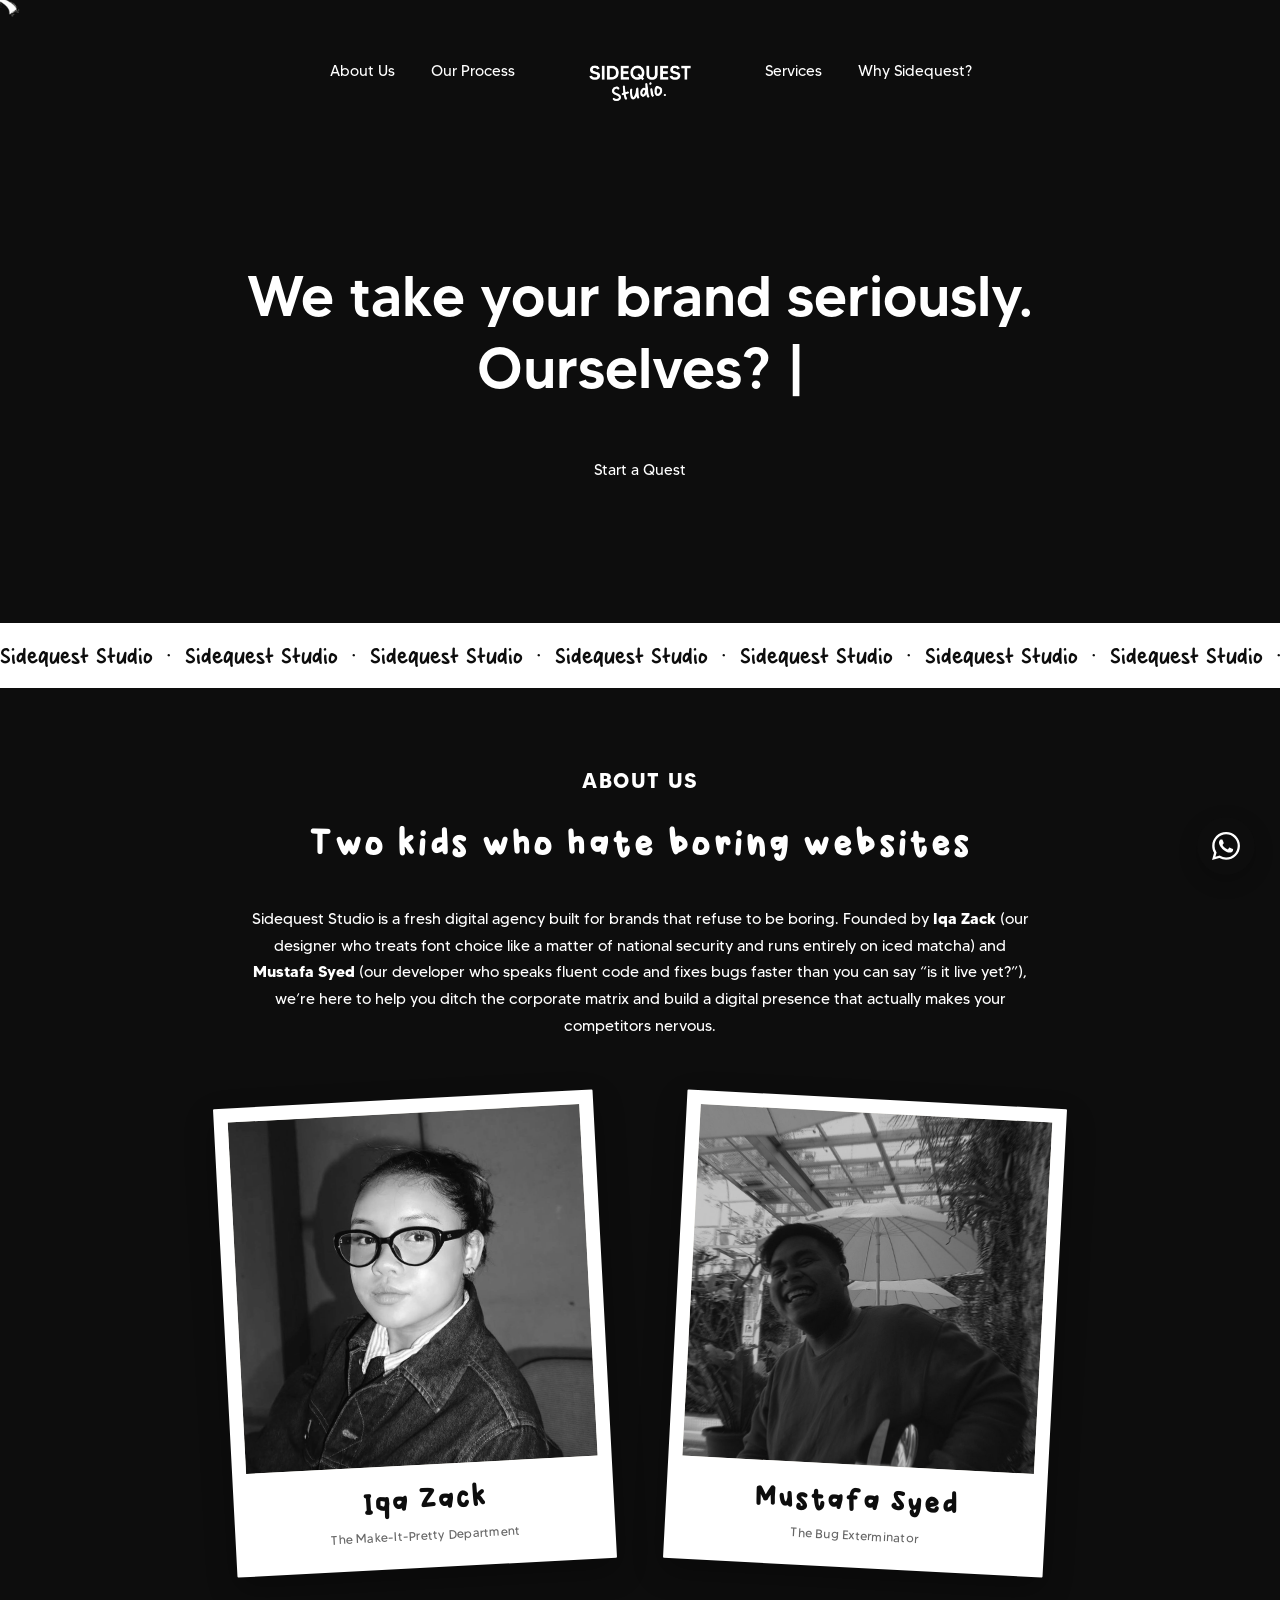
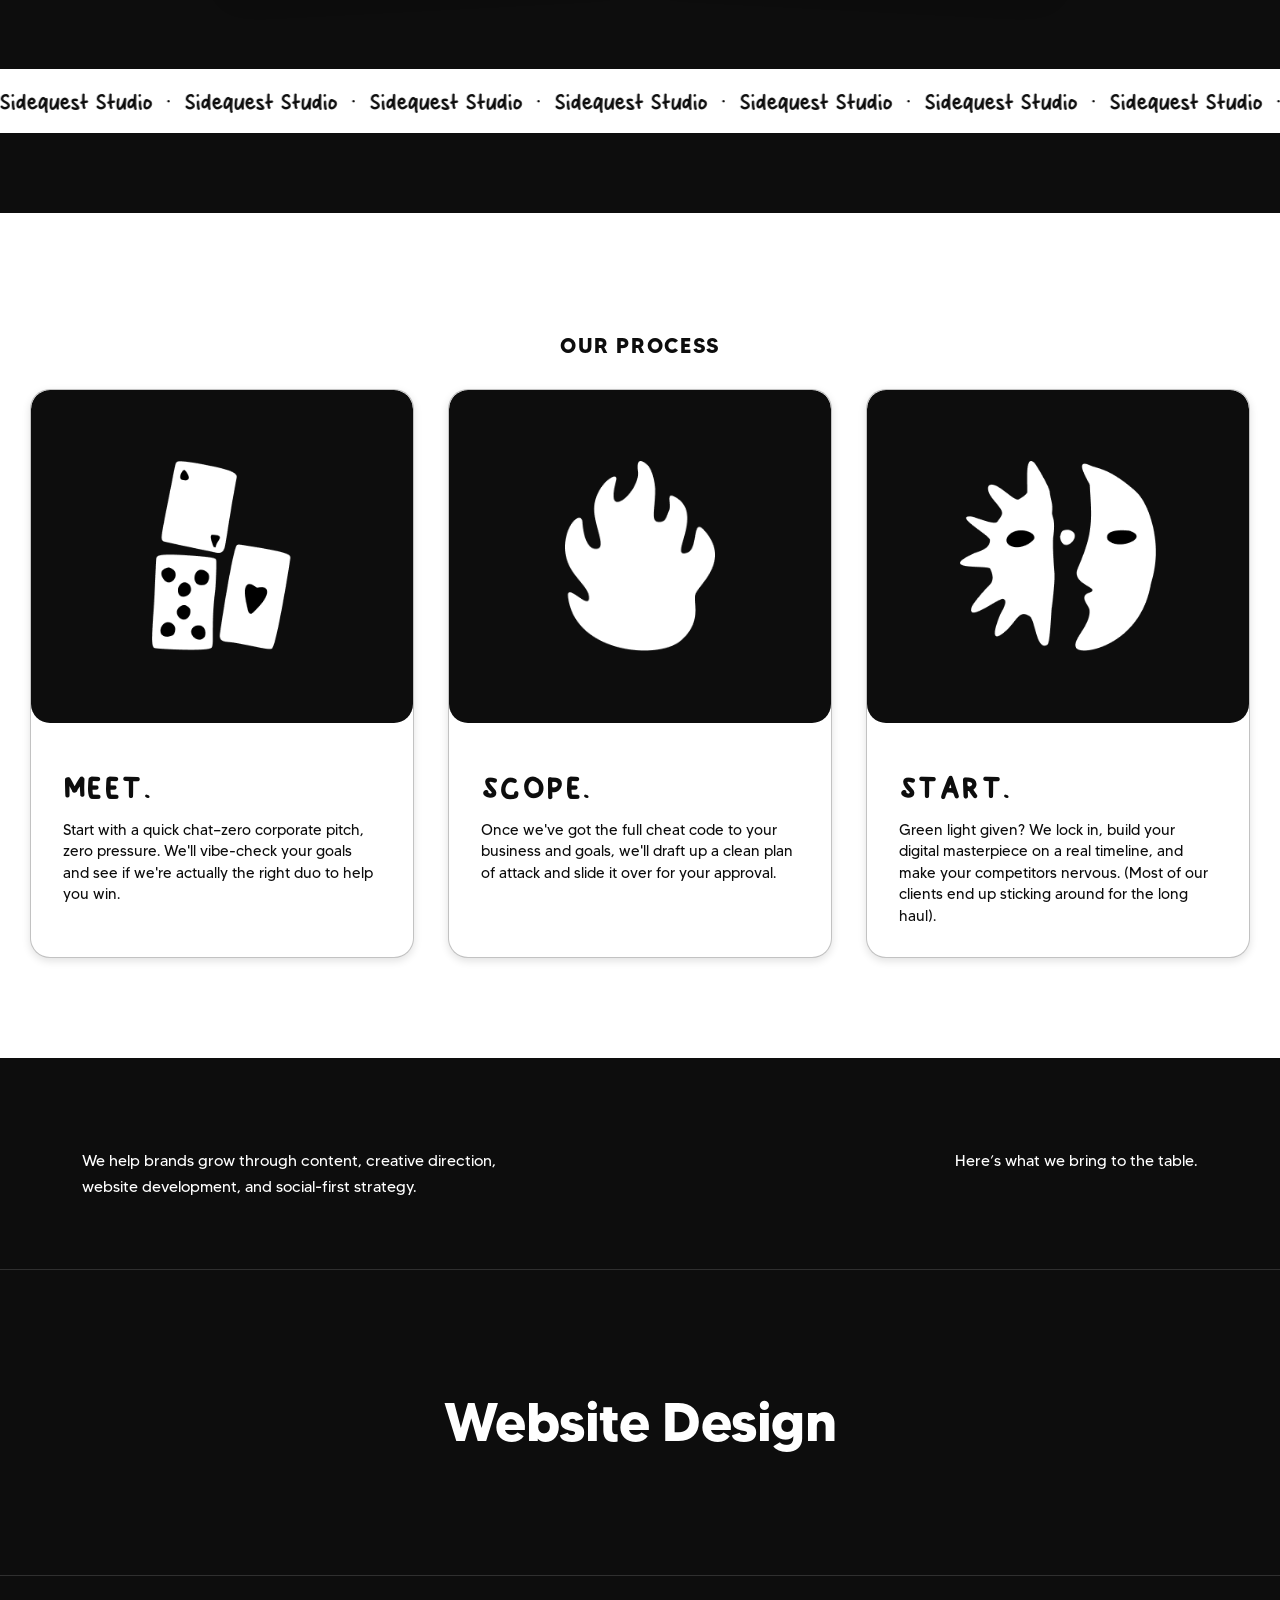
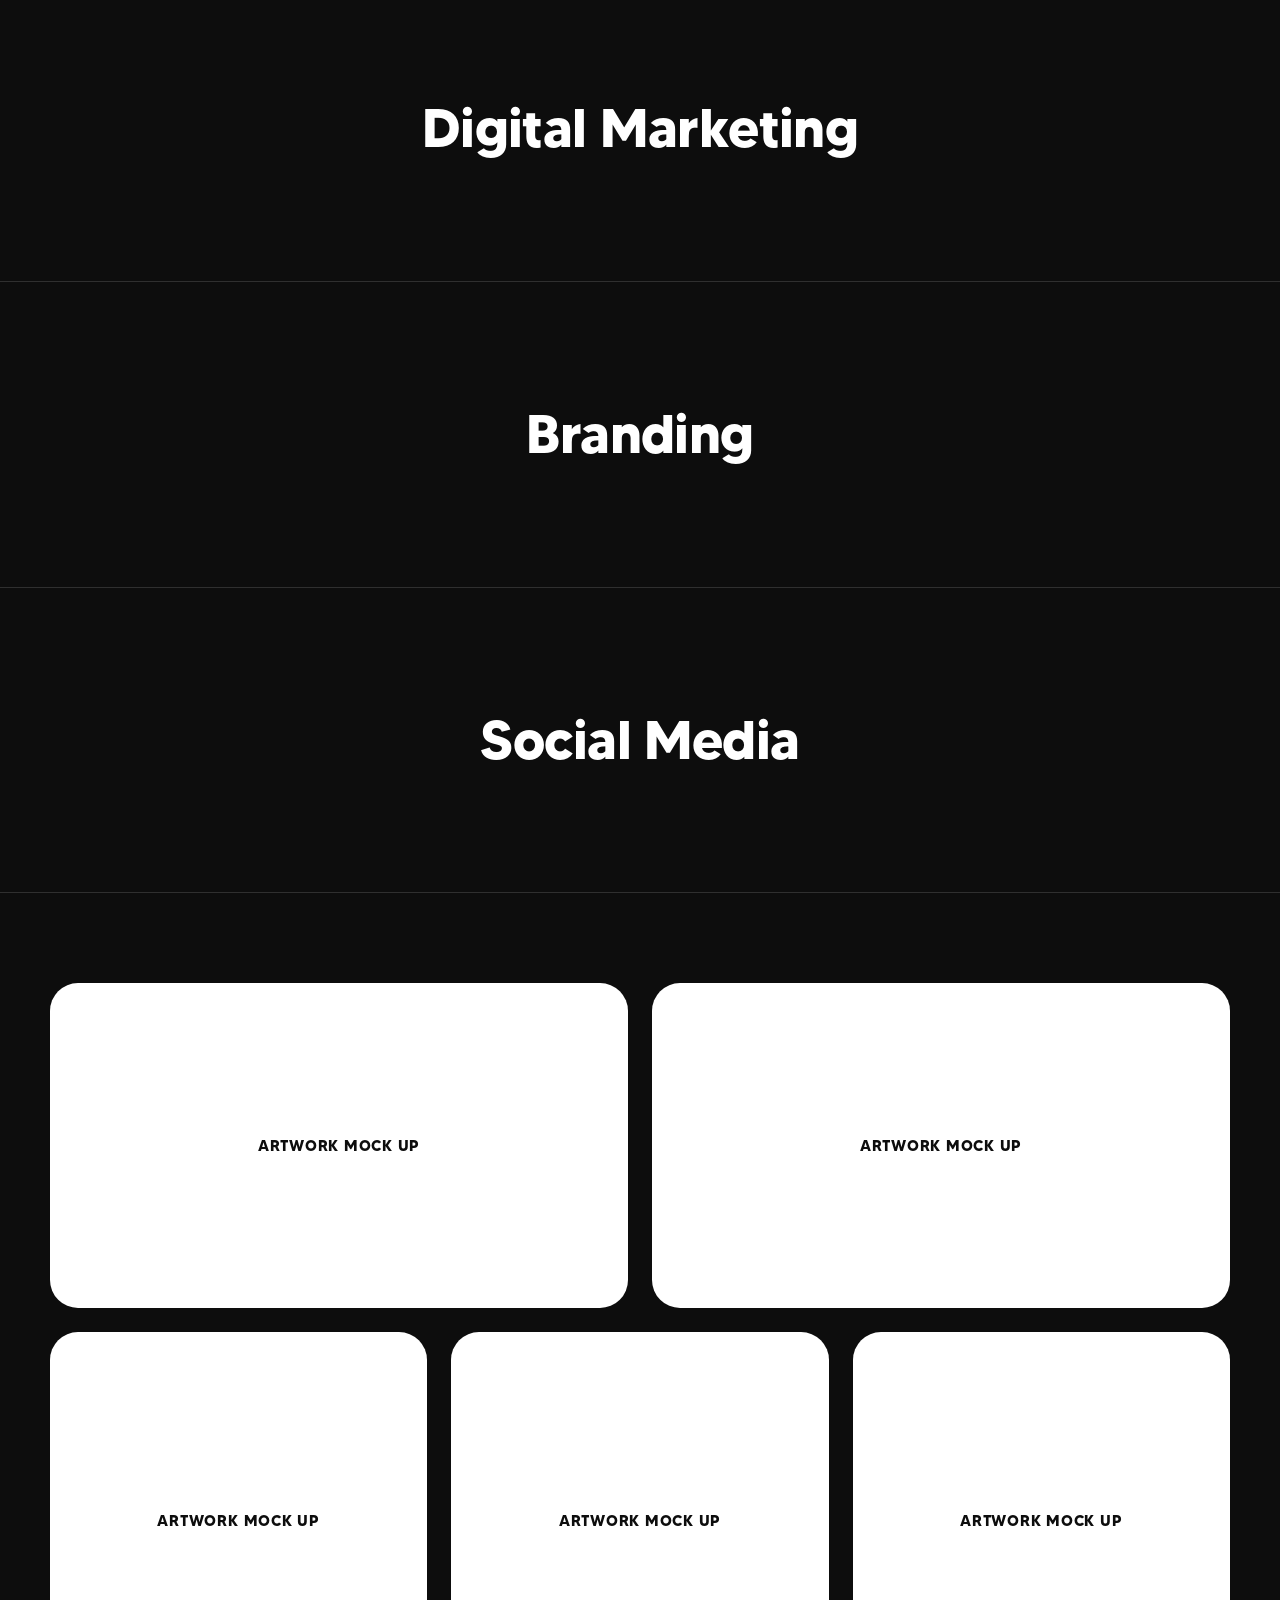
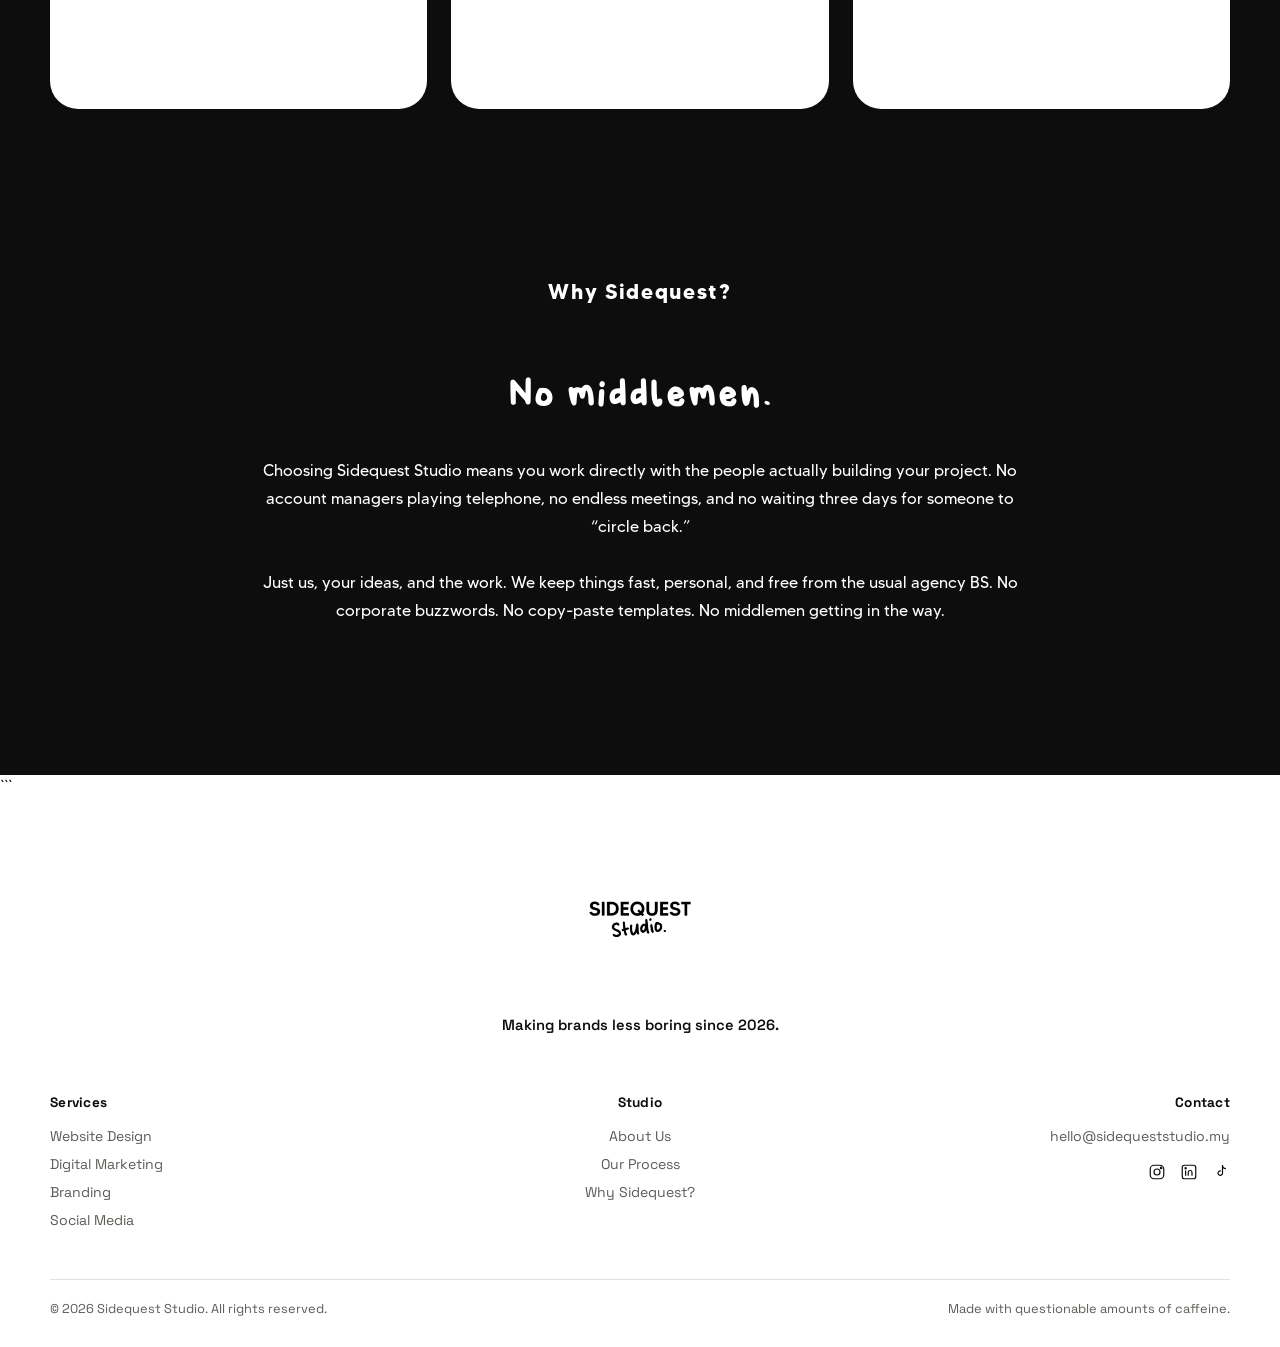
==== commit be9b5214: "Fixed SEO requirements" ====
--- a/index.html
+++ b/index.html
@@ -3,18 +3,18 @@
 <head>
 <meta charset="UTF-8">
 <meta name="viewport" content="width=device-width, initial-scale=1.0">
-<title>Sidequest Studio — Digital Agency</title>
+<title>SideQuest Studio — Web Design &amp; Digital Marketing Malaysia</title>
 <!-- OG METADATA-->
-<meta name="description" content="Sidequest Studio is a digital agency from Malaysia helping brands stand out through website design, digital marketing, branding, and social media.">
-<meta property="og:title" content="Sidequest Studio — Digital Agency">
-<meta property="og:description" content="Web design, digital marketing, branding, and social media for brands that hate boring.">
+<meta name="description" content="SideQuest Studio is a Malaysia-based digital studio specialising in web design, website development, digital marketing, branding, and social media.">
+<meta property="og:title" content="SideQuest Studio — Web Design & Digital Marketing Malaysia">
+<meta property="og:description" content="Web design, digital marketing, branding, and social media for brands that hate boring. Based in Malaysia.">
 <meta property="og:image" content="https://sidequeststudio.my/images/SIDEQUESTLOGO.png">
 <meta property="og:url" content="https://sidequeststudio.my/">
 <meta property="og:type" content="website">
 <!--TWITTER/X METADATA-->
 <meta name="twitter:card" content="summary_large_image">
-<meta name="twitter:title" content="Sidequest Studio — Digital Agency">
-<meta name="twitter:description" content="Web design, digital marketing, branding, and social media for brands that hate boring.">
+<meta name="twitter:title" content="SideQuest Studio — Web Design & Digital Marketing Malaysia">
+<meta name="twitter:description" content="Web design, digital marketing, branding, and social media for brands that hate boring. Based in Malaysia.">
 <meta name="twitter:image" content="https://sidequeststudio.my/images/SIDEQUESTLOGO.png">
 
 <link rel="canonical" href="https://sidequeststudio.my/">
@@ -63,8 +63,11 @@
 
   <!-- ============ HERO ============ -->
   <section class="hero">
-    <h1 class="hero-heading text-type">
-  <span class="text-type__content"></span><span class="text-type__cursor">|</span>
+   <h1 class="hero-heading text-type">
+  <span class="text-type__content">
+    Web Design &amp; Digital Marketing Studio in Malaysia
+  </span>
+  <span class="text-type__cursor">|</span>
 </h1>
     <a href="#services" class="btn-outline">Start a Quest</a>
   </section>
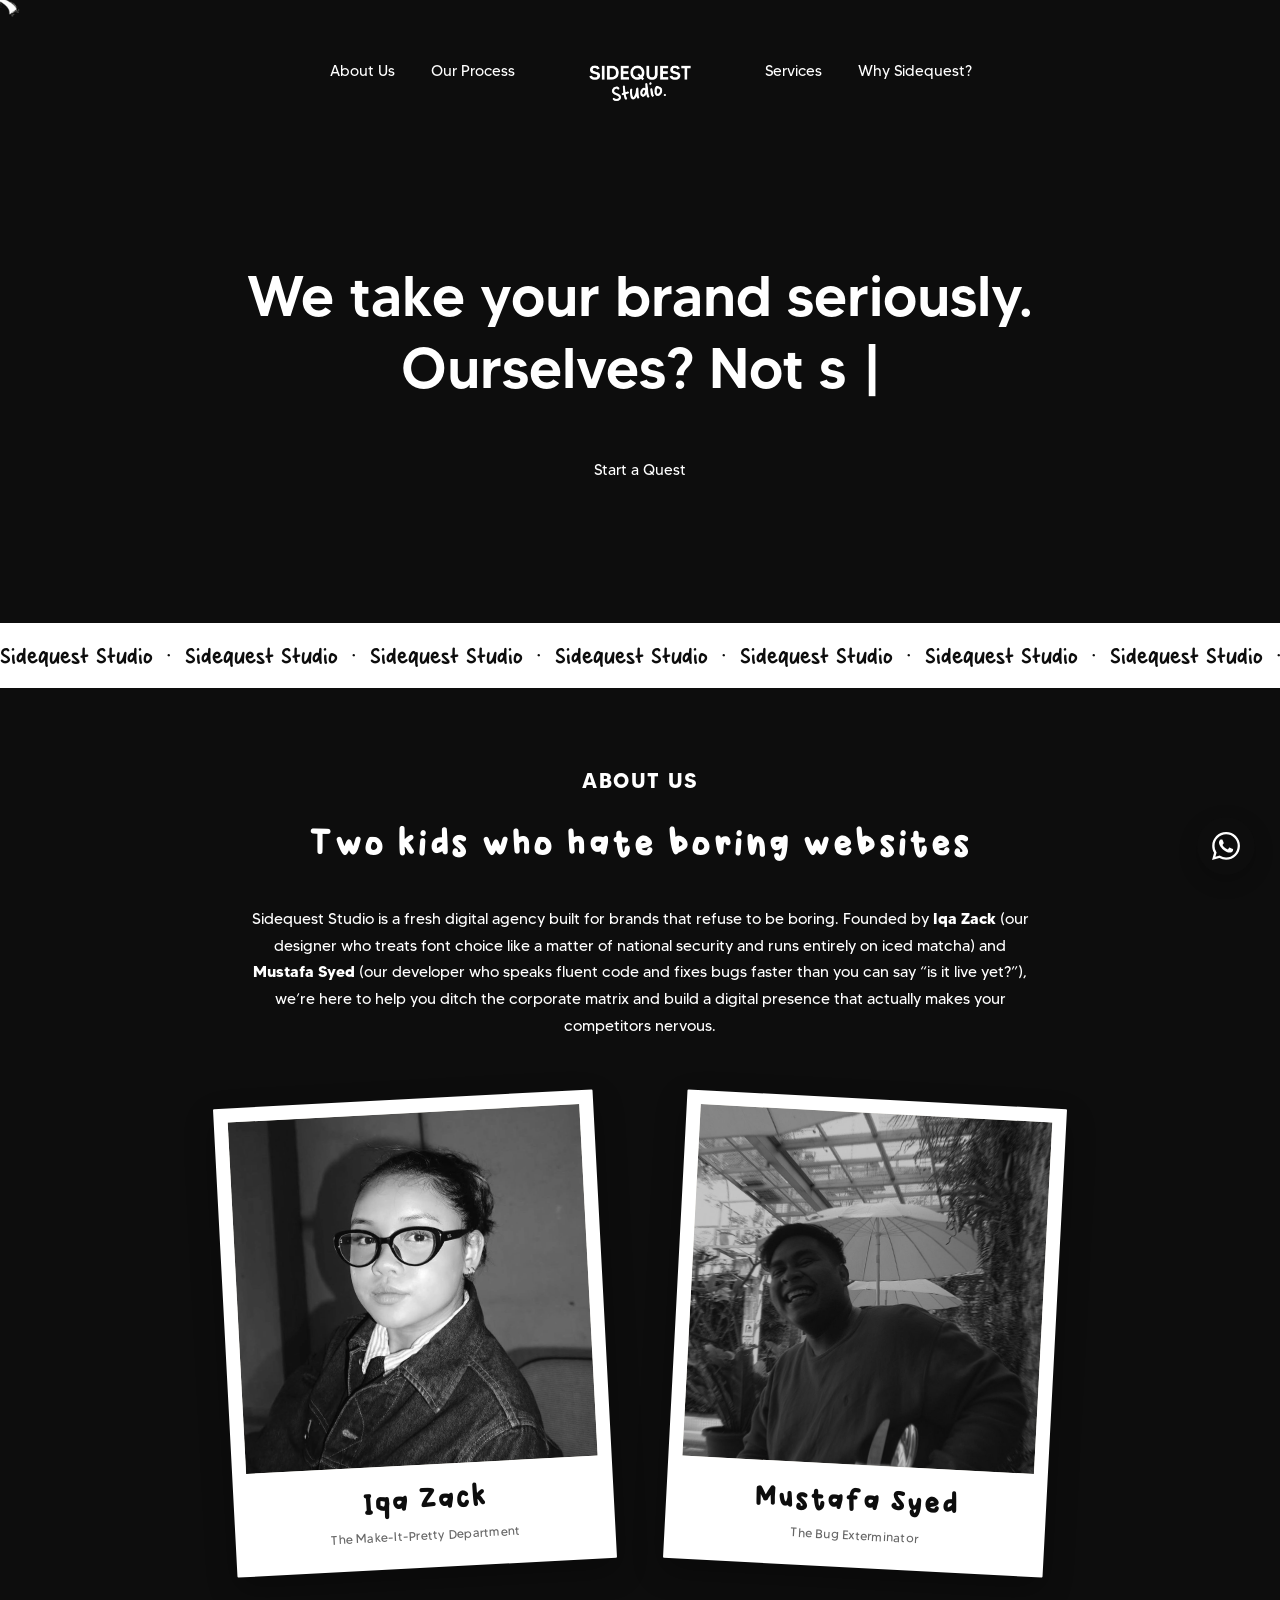
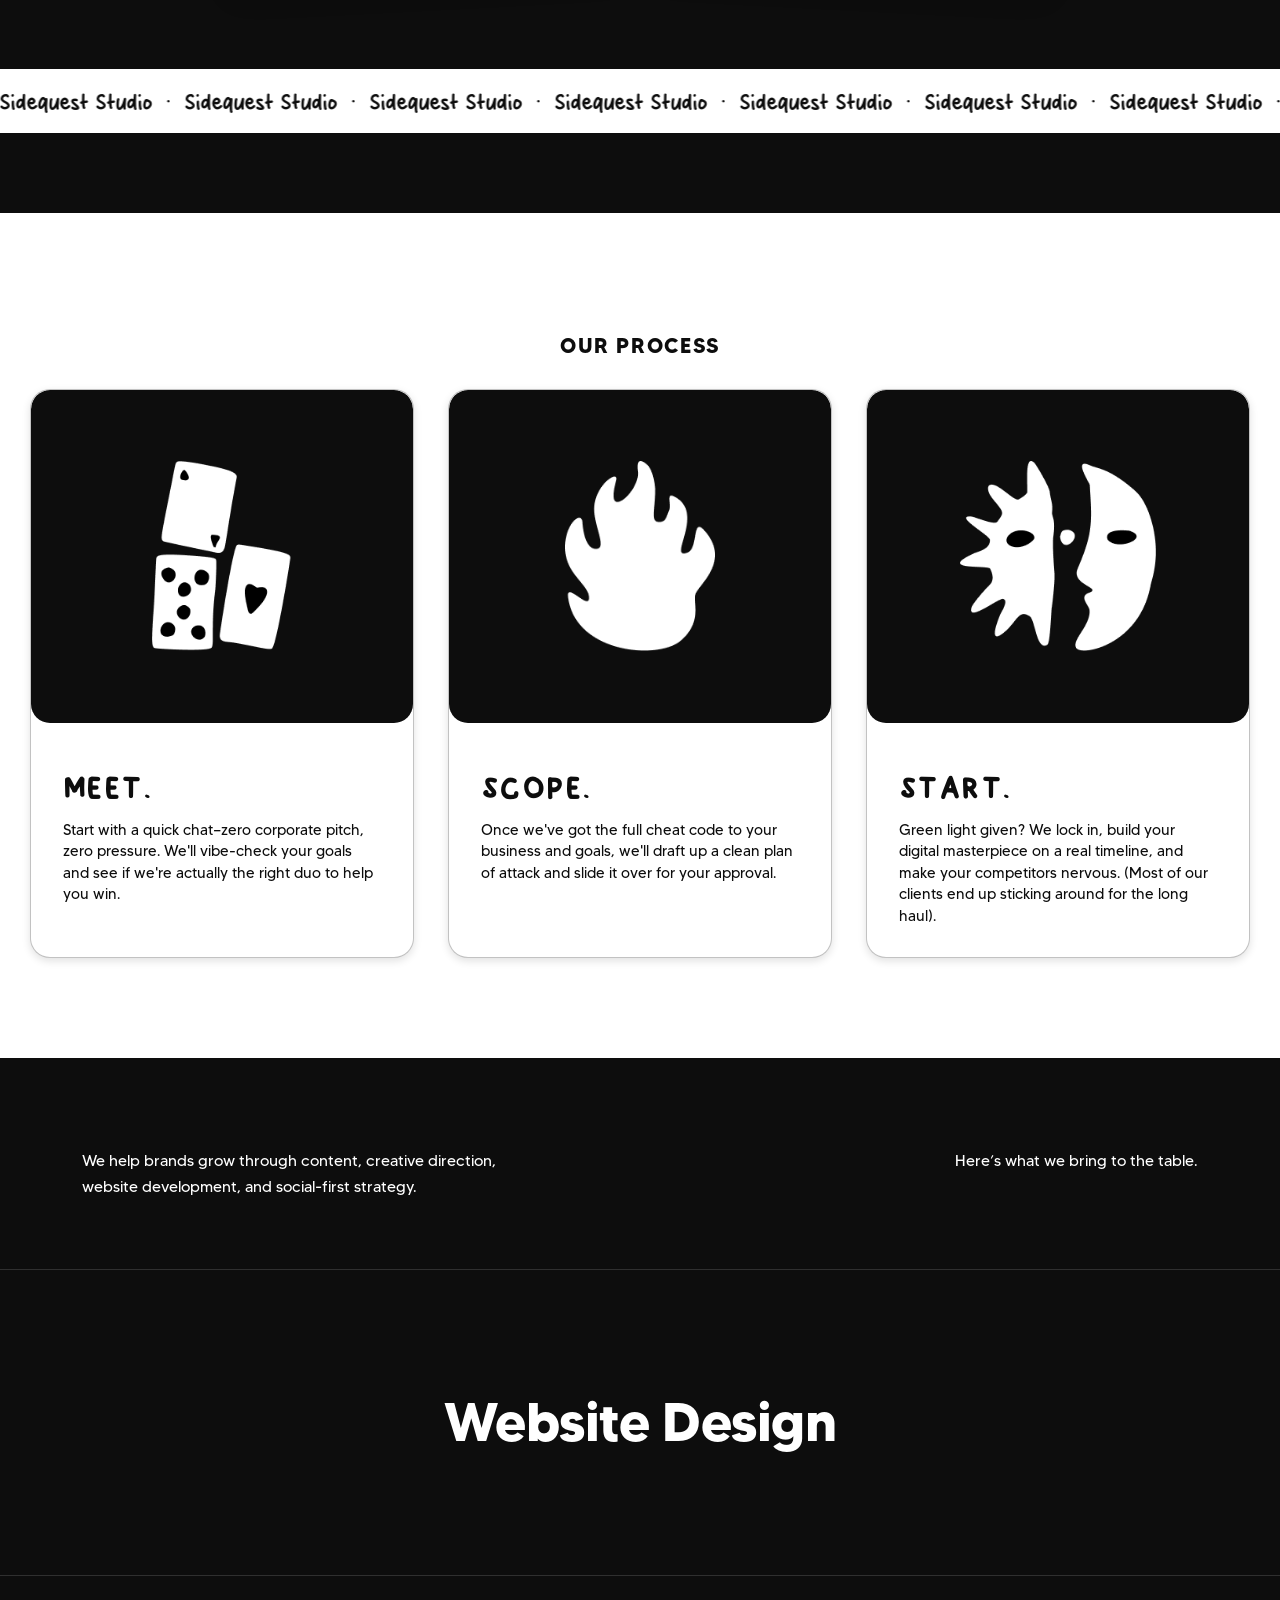
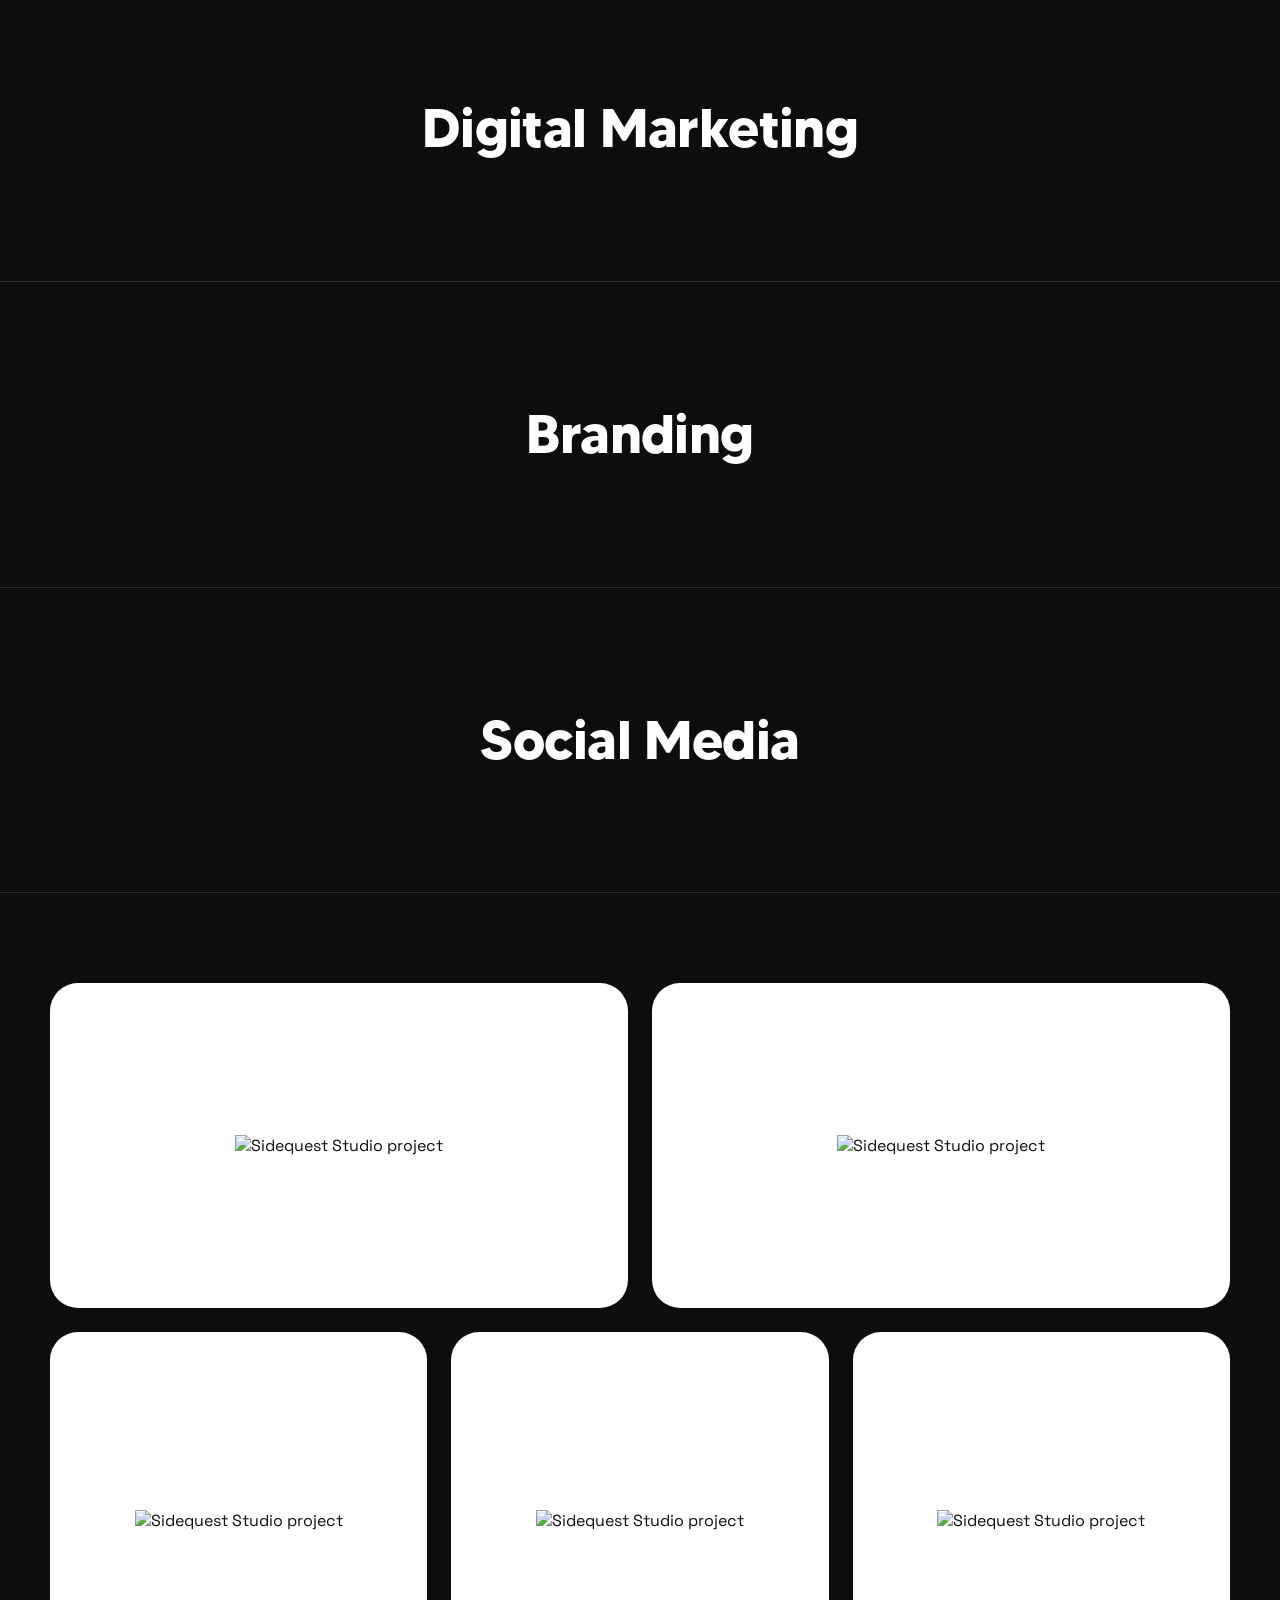
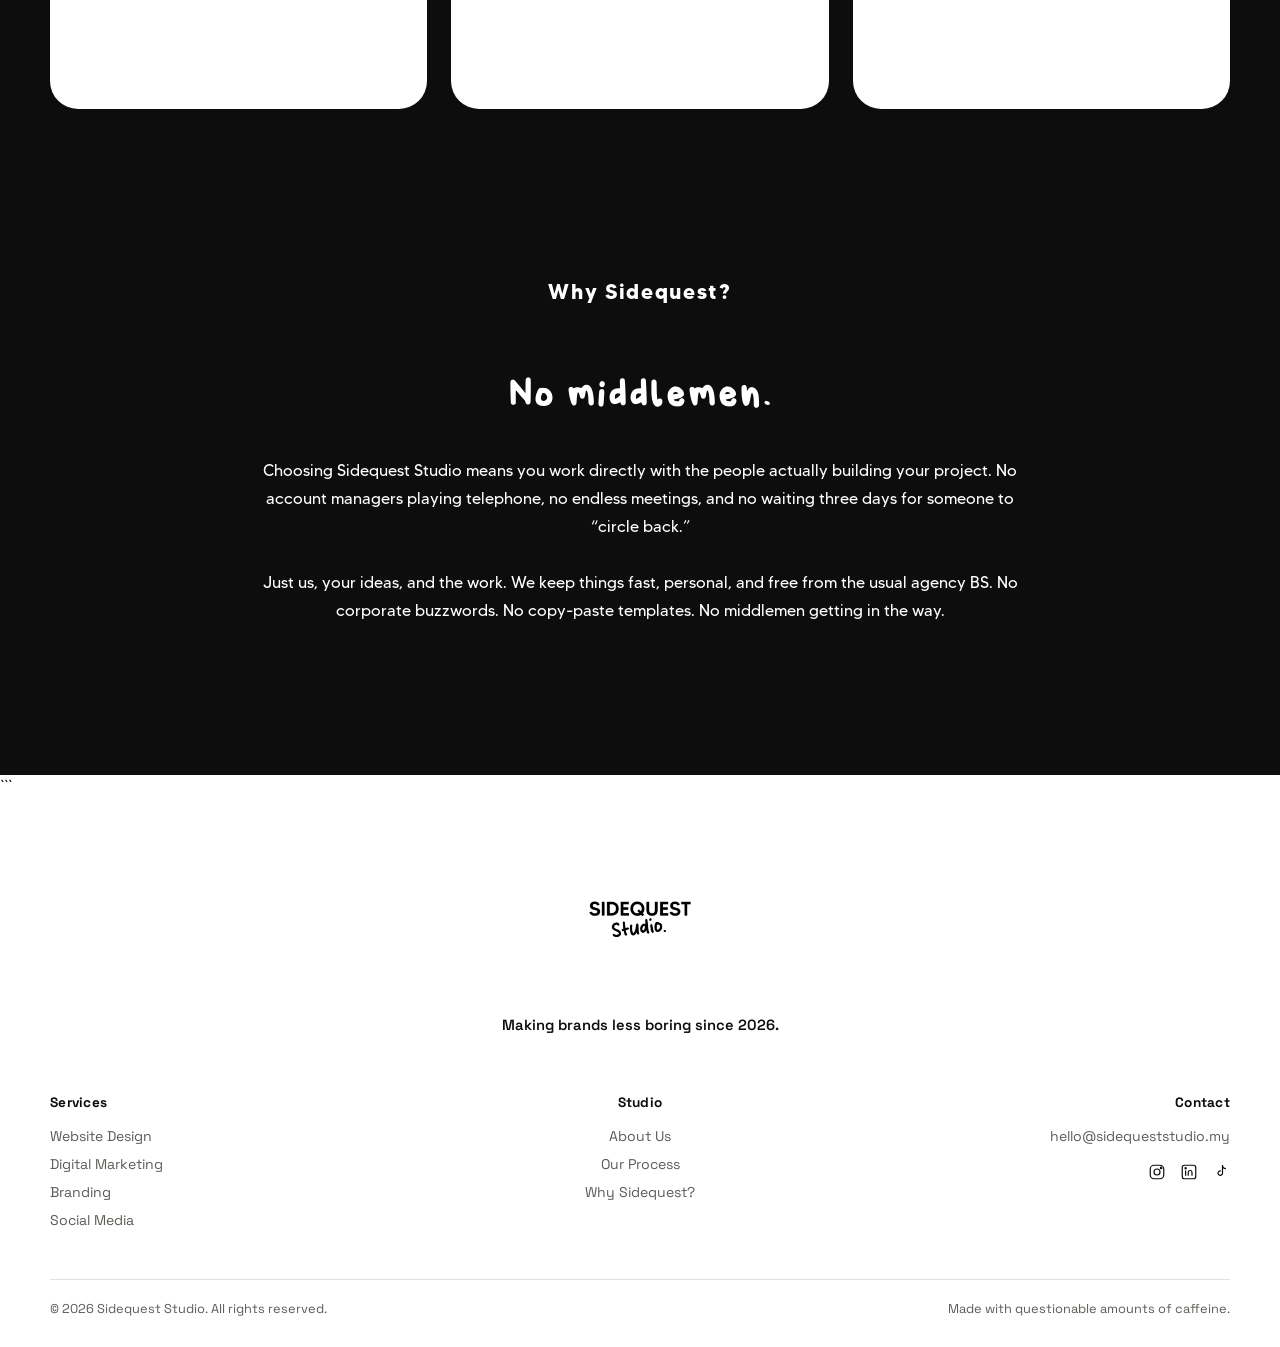
==== commit 063f8d5a: "added sidequestlogosvg.svg for BIMI" ====
--- a/index.html
+++ b/index.html
@@ -228,39 +228,31 @@
     </div>
   </section>
 
-  <!-- ============ ARTWORK MOCK UPS ============ -->
- <section class="artwork">
+
+<!-- ============ ARTWORK MOCK UPS ============ -->
+<section class="artwork">
   <div class="artwork-grid">
-    <div class="artwork-placeholder">
-      <input type="file" accept="image/*" class="image-upload-input" aria-label="Upload artwork mock up 1">
-      <div class="placeholder-content">
-        <span class="placeholder-label">ARTWORK MOCK UP</span>
-      </div>
-    </div>
-    <div class="artwork-placeholder">
-      <input type="file" accept="image/*" class="image-upload-input" aria-label="Upload artwork mock up 2">
-      <div class="placeholder-content">
-        <span class="placeholder-label">ARTWORK MOCK UP</span>
-      </div>
-    </div>
-    <div class="artwork-placeholder">
-      <input type="file" accept="image/*" class="image-upload-input" aria-label="Upload artwork mock up 3">
-      <div class="placeholder-content">
-        <span class="placeholder-label">ARTWORK MOCK UP</span>
-      </div>
-    </div>
-    <div class="artwork-placeholder">
-      <input type="file" accept="image/*" class="image-upload-input" aria-label="Upload artwork mock up 4">
-      <div class="placeholder-content">
-        <span class="placeholder-label">ARTWORK MOCK UP</span>
-      </div>
-    </div>
-    <div class="artwork-placeholder">
-      <input type="file" accept="image/*" class="image-upload-input" aria-label="Upload artwork mock up 5">
-      <div class="placeholder-content">
-        <span class="placeholder-label">ARTWORK MOCK UP</span>
-      </div>
-    </div>
+
+    <div class="artwork-placeholder">
+      <img src="images/artwork/artwork1.jpg" alt="Sidequest Studio project">
+    </div>
+
+    <div class="artwork-placeholder">
+      <img src="images/artwork/artwork2.jpg" alt="Sidequest Studio project">
+    </div>
+
+    <div class="artwork-placeholder">
+      <img src="images/artwork/artwork3.jpg" alt="Sidequest Studio project">
+    </div>
+
+    <div class="artwork-placeholder">
+      <img src="images/artwork/artwork4.jpg" alt="Sidequest Studio project">
+    </div>
+
+    <div class="artwork-placeholder">
+      <img src="images/artwork/artwork5.jpg" alt="Sidequest Studio project">
+    </div>
+
   </div>
 </section>
 
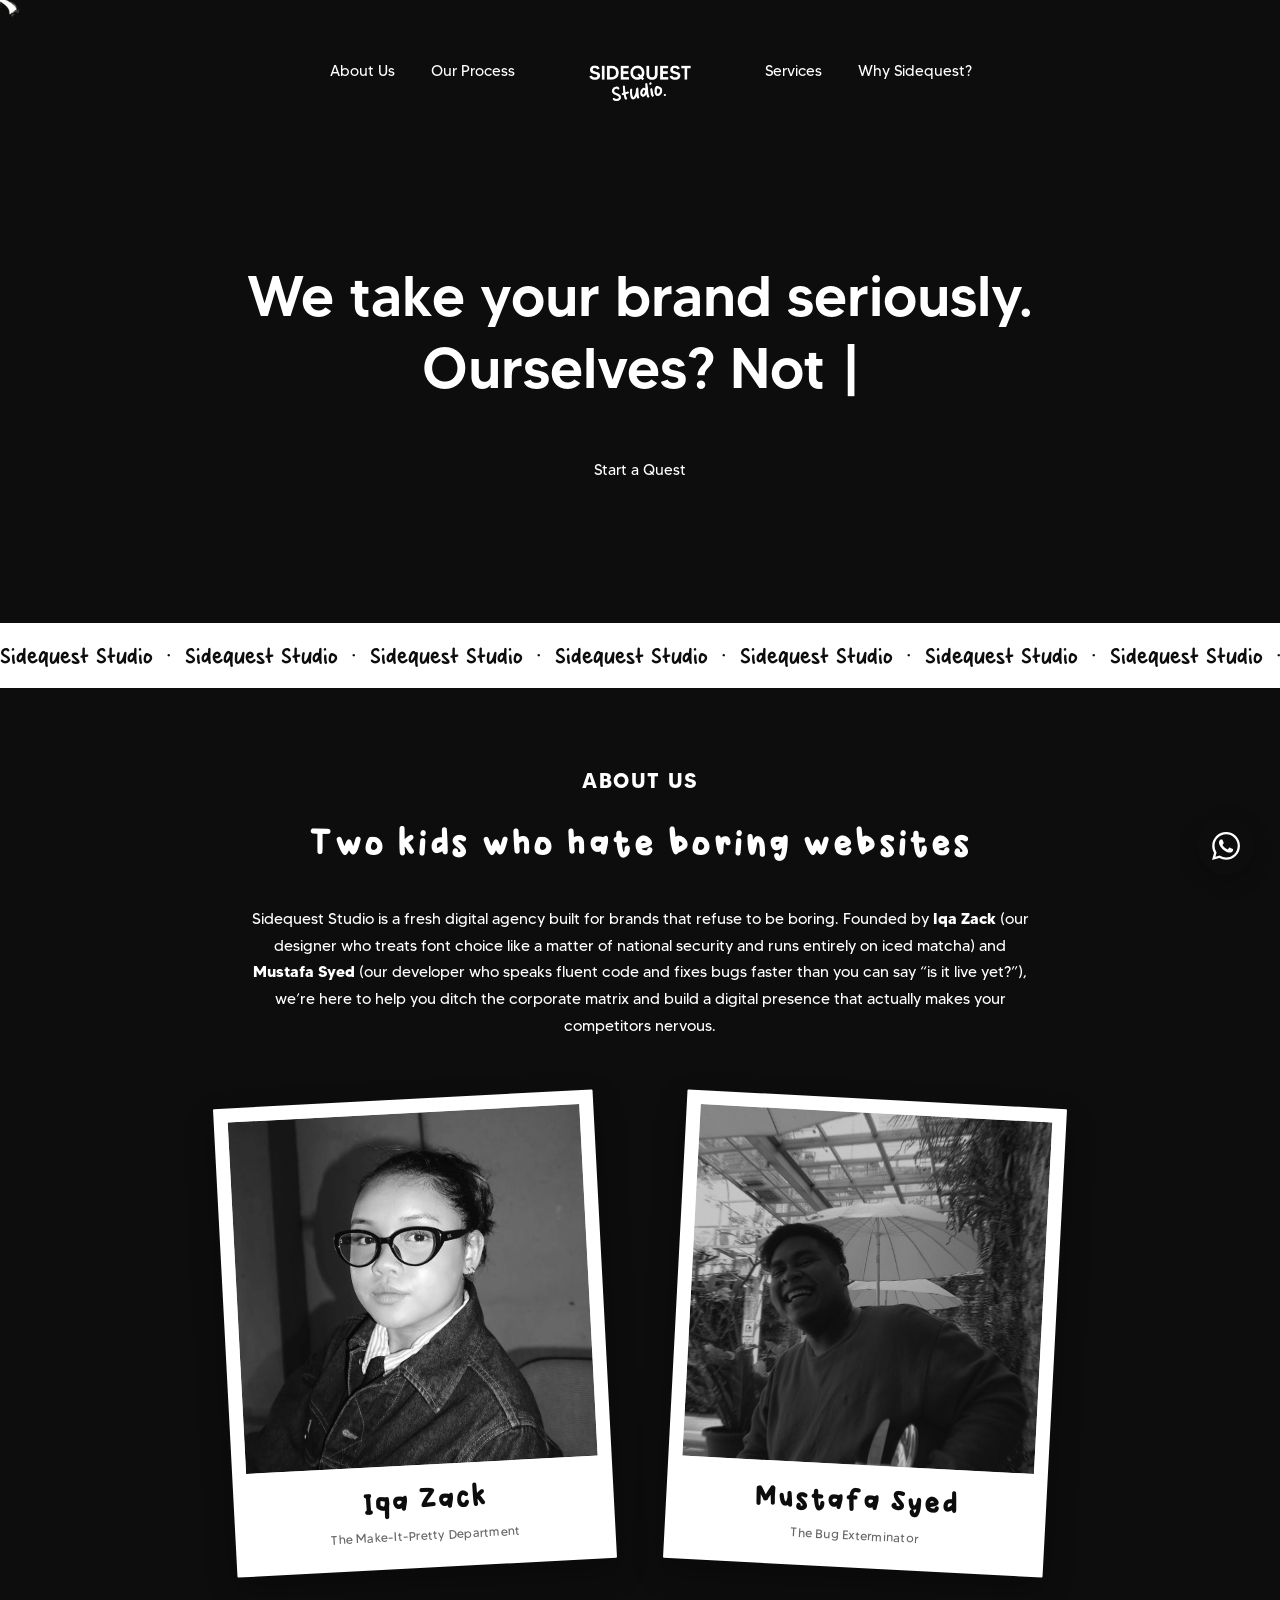
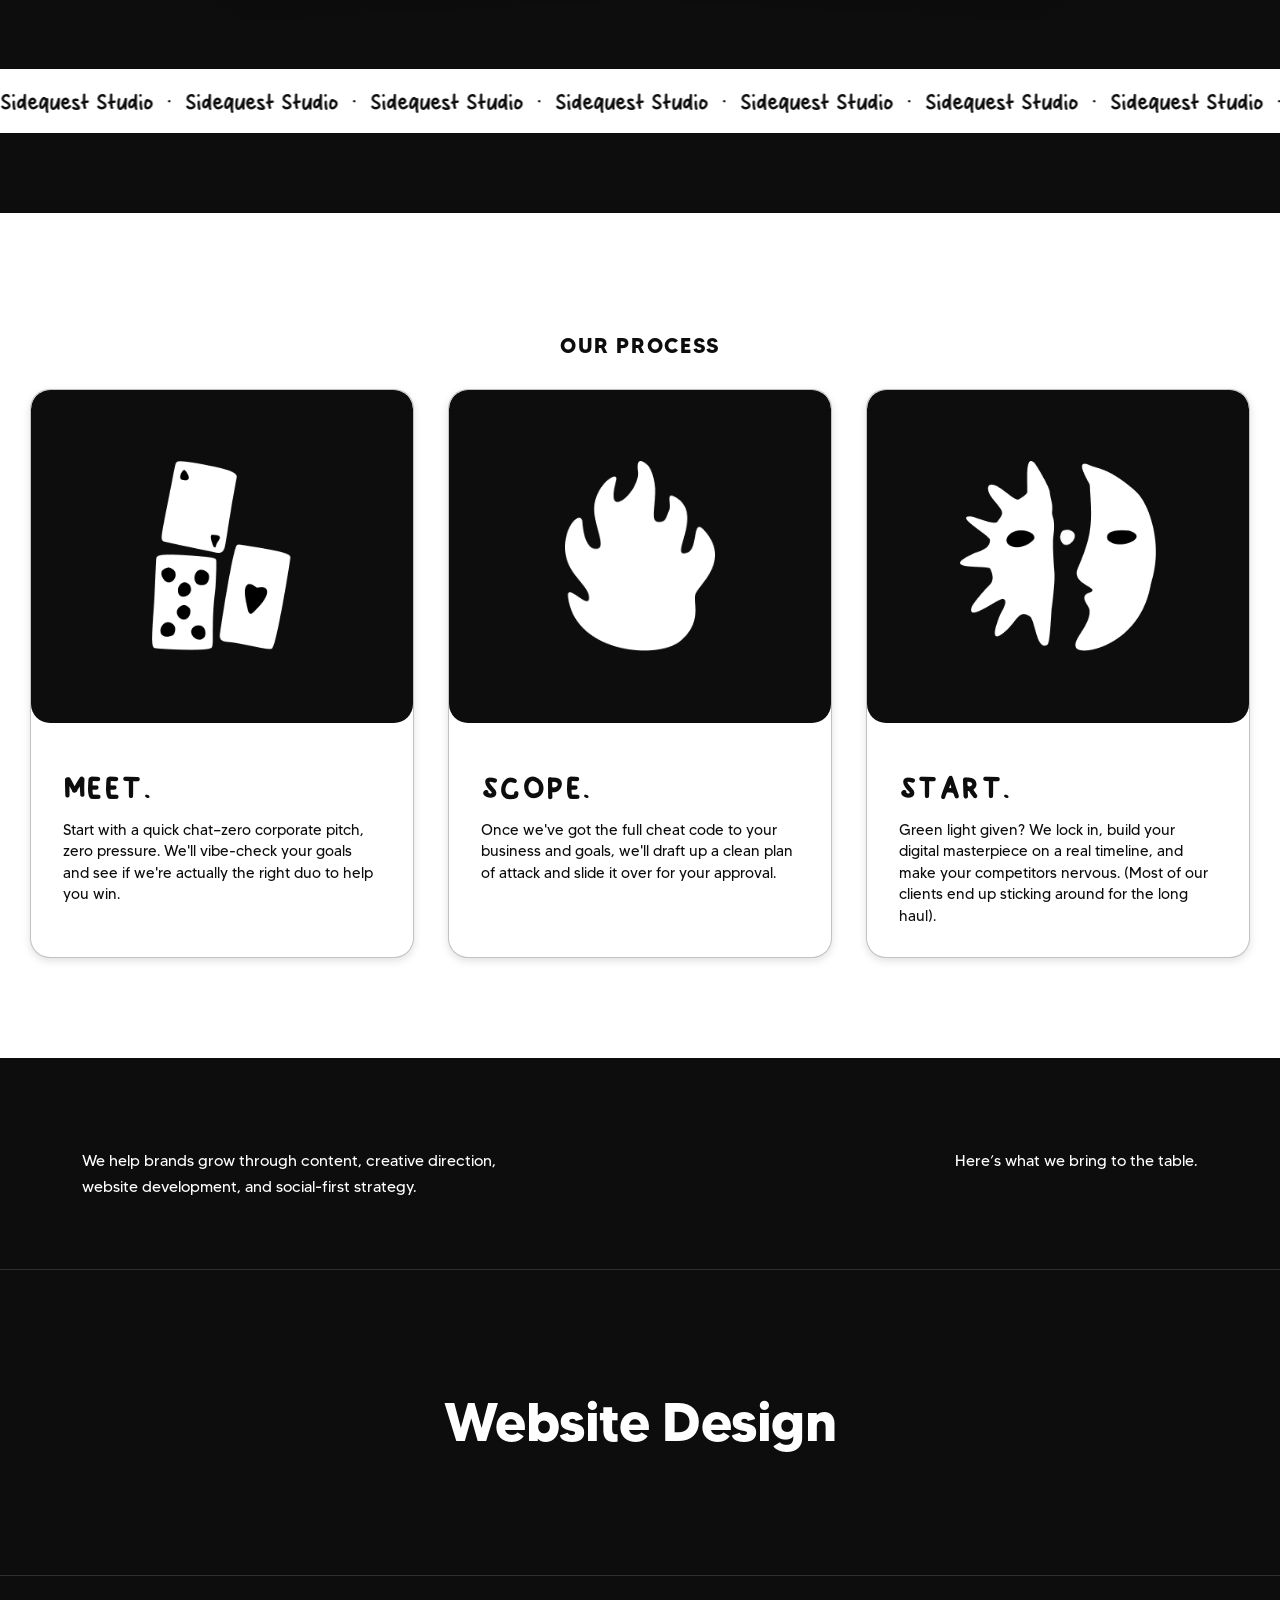
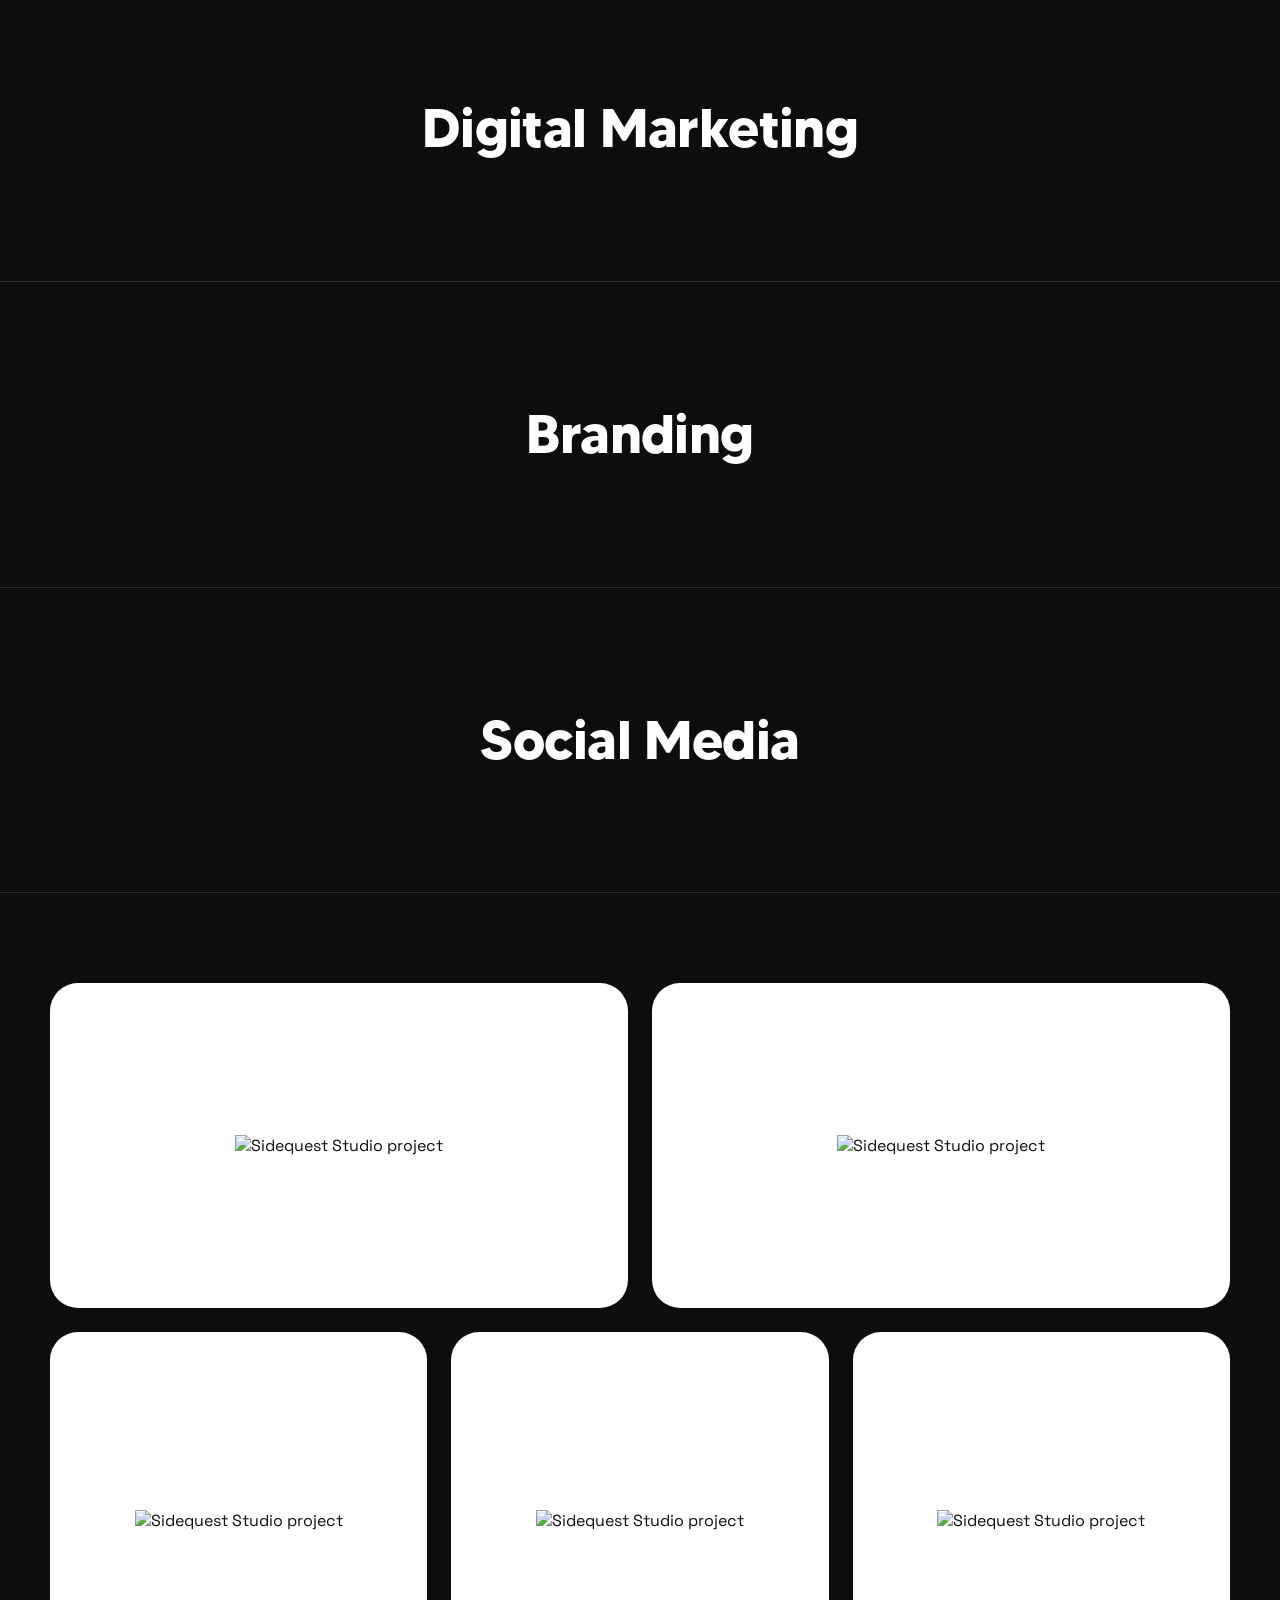
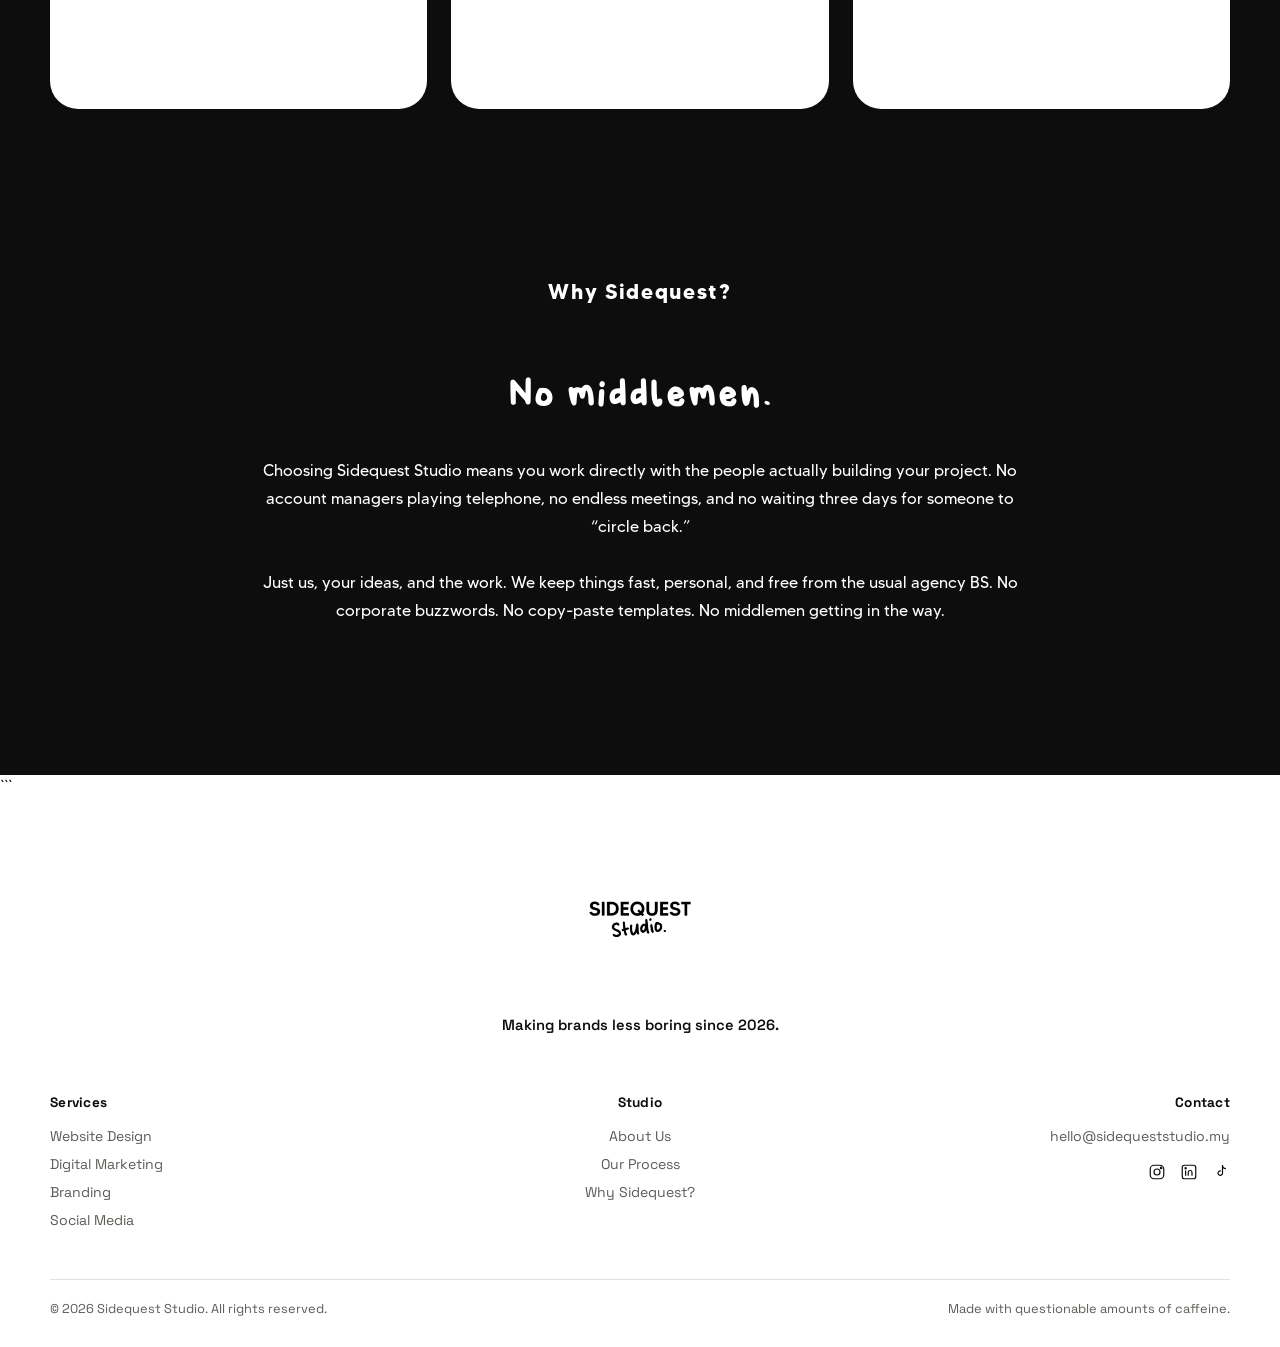
==== commit d0317355: "Added href portfolio for founder cards" ====
--- a/index.html
+++ b/index.html
@@ -116,6 +116,7 @@
 
 <div class="founder-grid">
 
+<a href="https://www.behance.net/gallery/253203819/Portfolio-26" class="founder-link" target="_blank" rel="noopener noreferrer">
   <figure class="founder-card polaroid-left">
     <div class="image-placeholder">
       <img class="uploaded-preview" src="images/iqazack.jpg" alt="Iqa Zack">
@@ -126,8 +127,10 @@
       <span class="founder-role">The Make-It-Pretty Department</span>
     </figcaption>
   </figure>
-
-
+</a>
+
+
+<a href="https://mustafasyed.vercel.app/" class="founder-link" target="_blank" rel="noopener noreferrer">
   <figure class="founder-card polaroid-right">
     <div class="image-placeholder">
       <img class="uploaded-preview" src="images/mustafasyed.JPEG" alt="Mustafa Syed">
@@ -138,6 +141,7 @@
       <span class="founder-role">The Bug Exterminator</span>
     </figcaption>
   </figure>
+</a>
 
 </div>
 
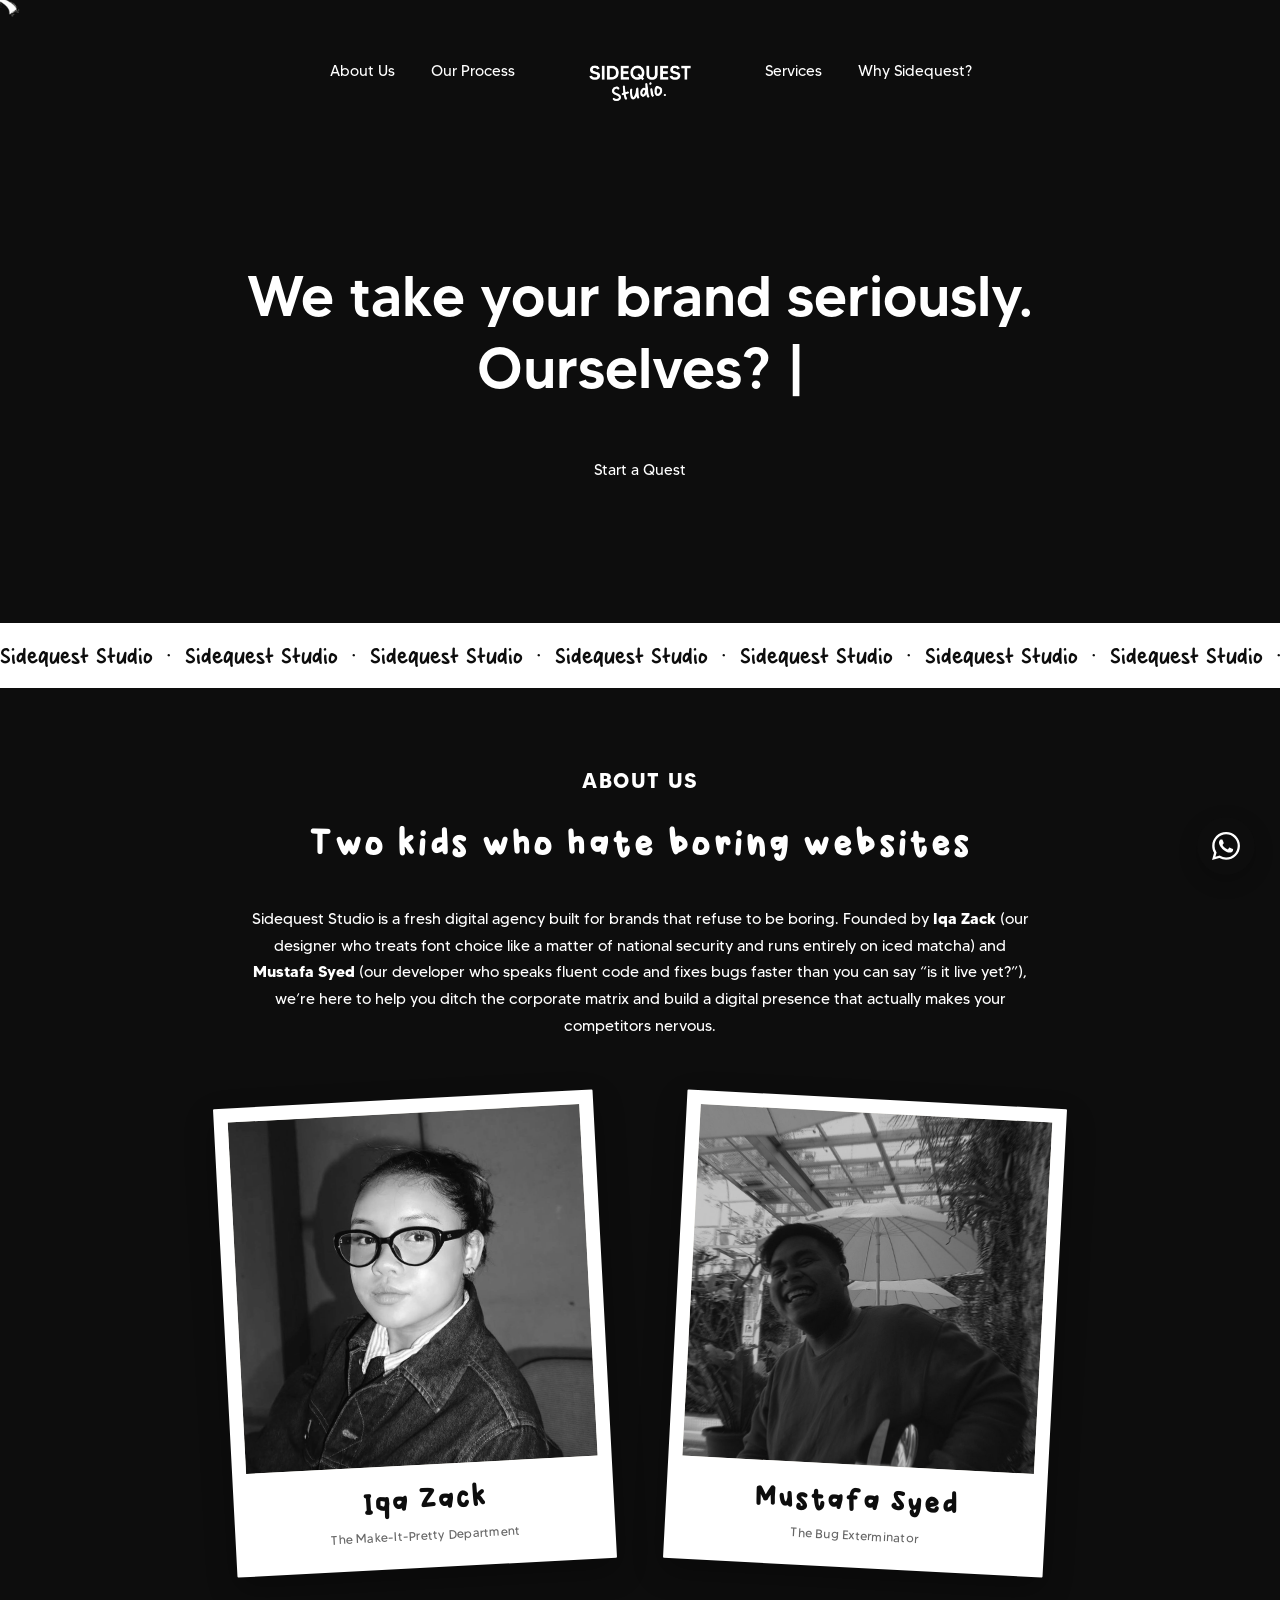
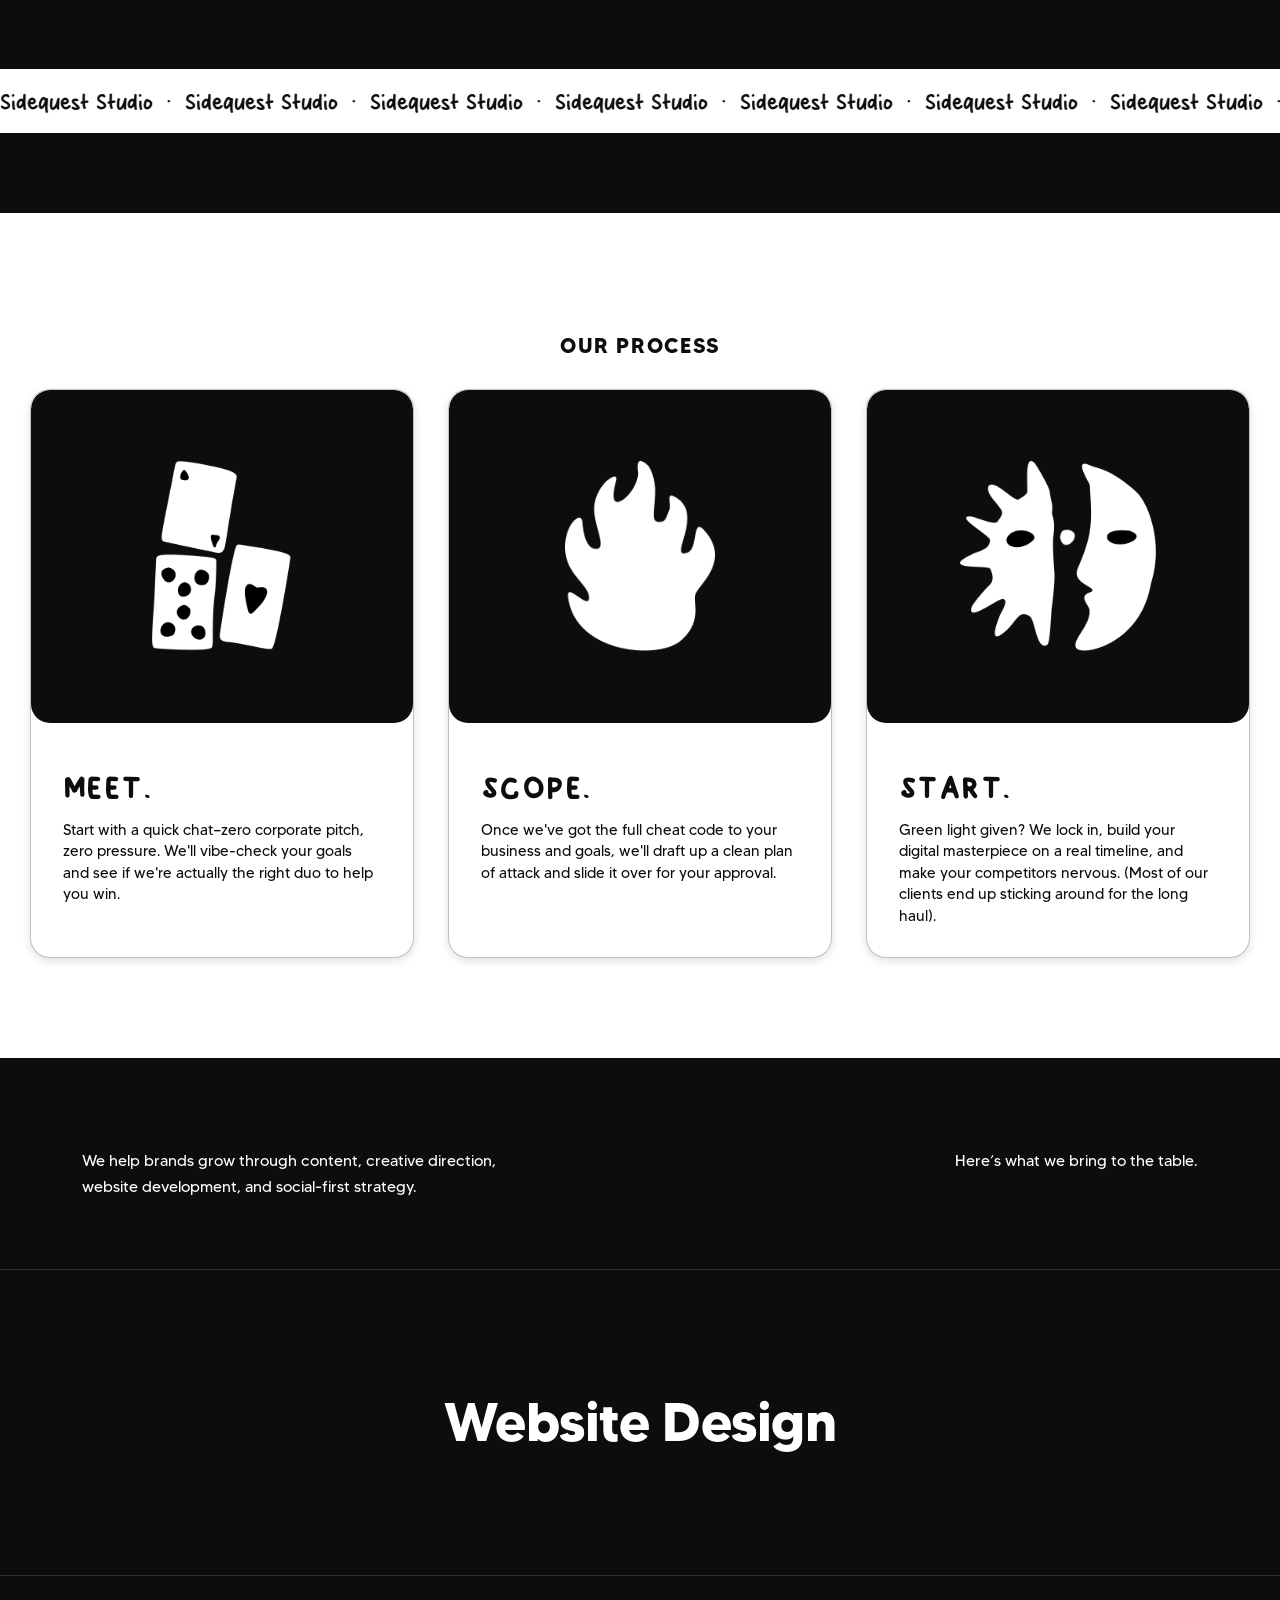
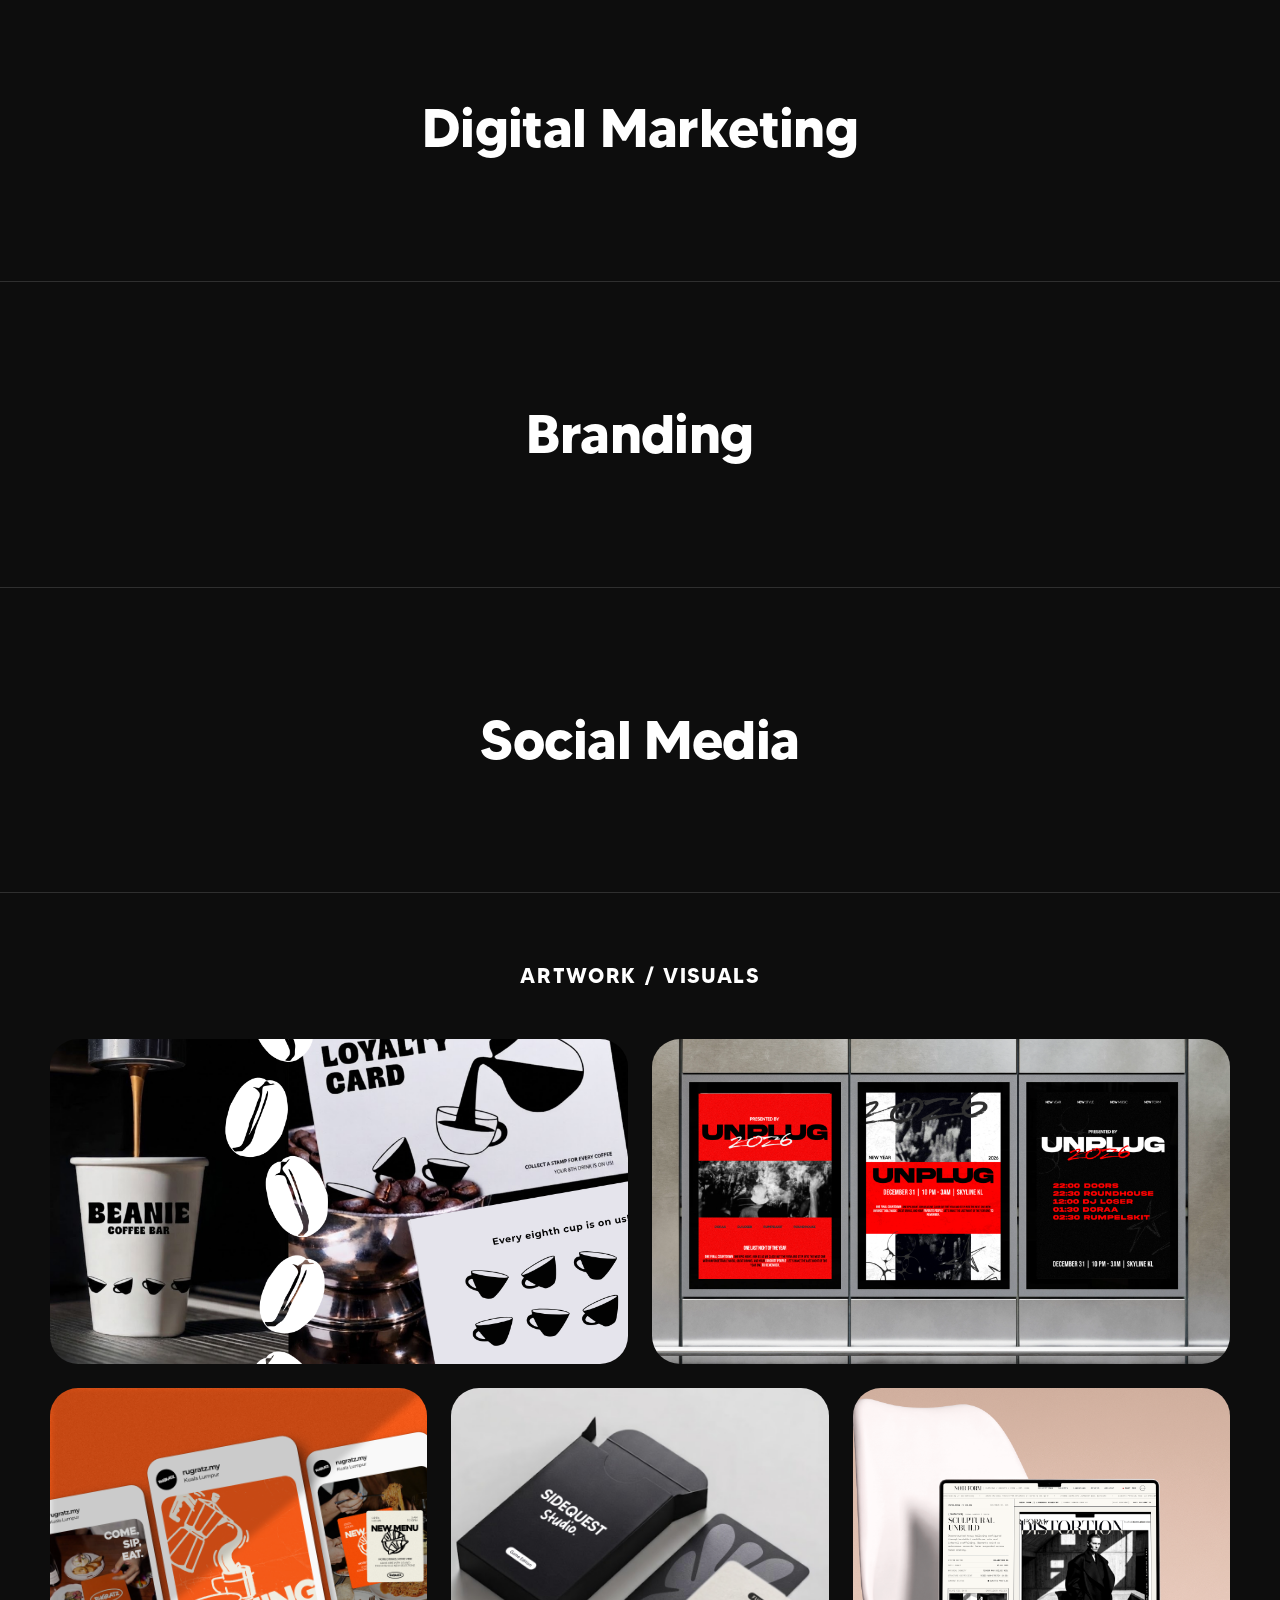
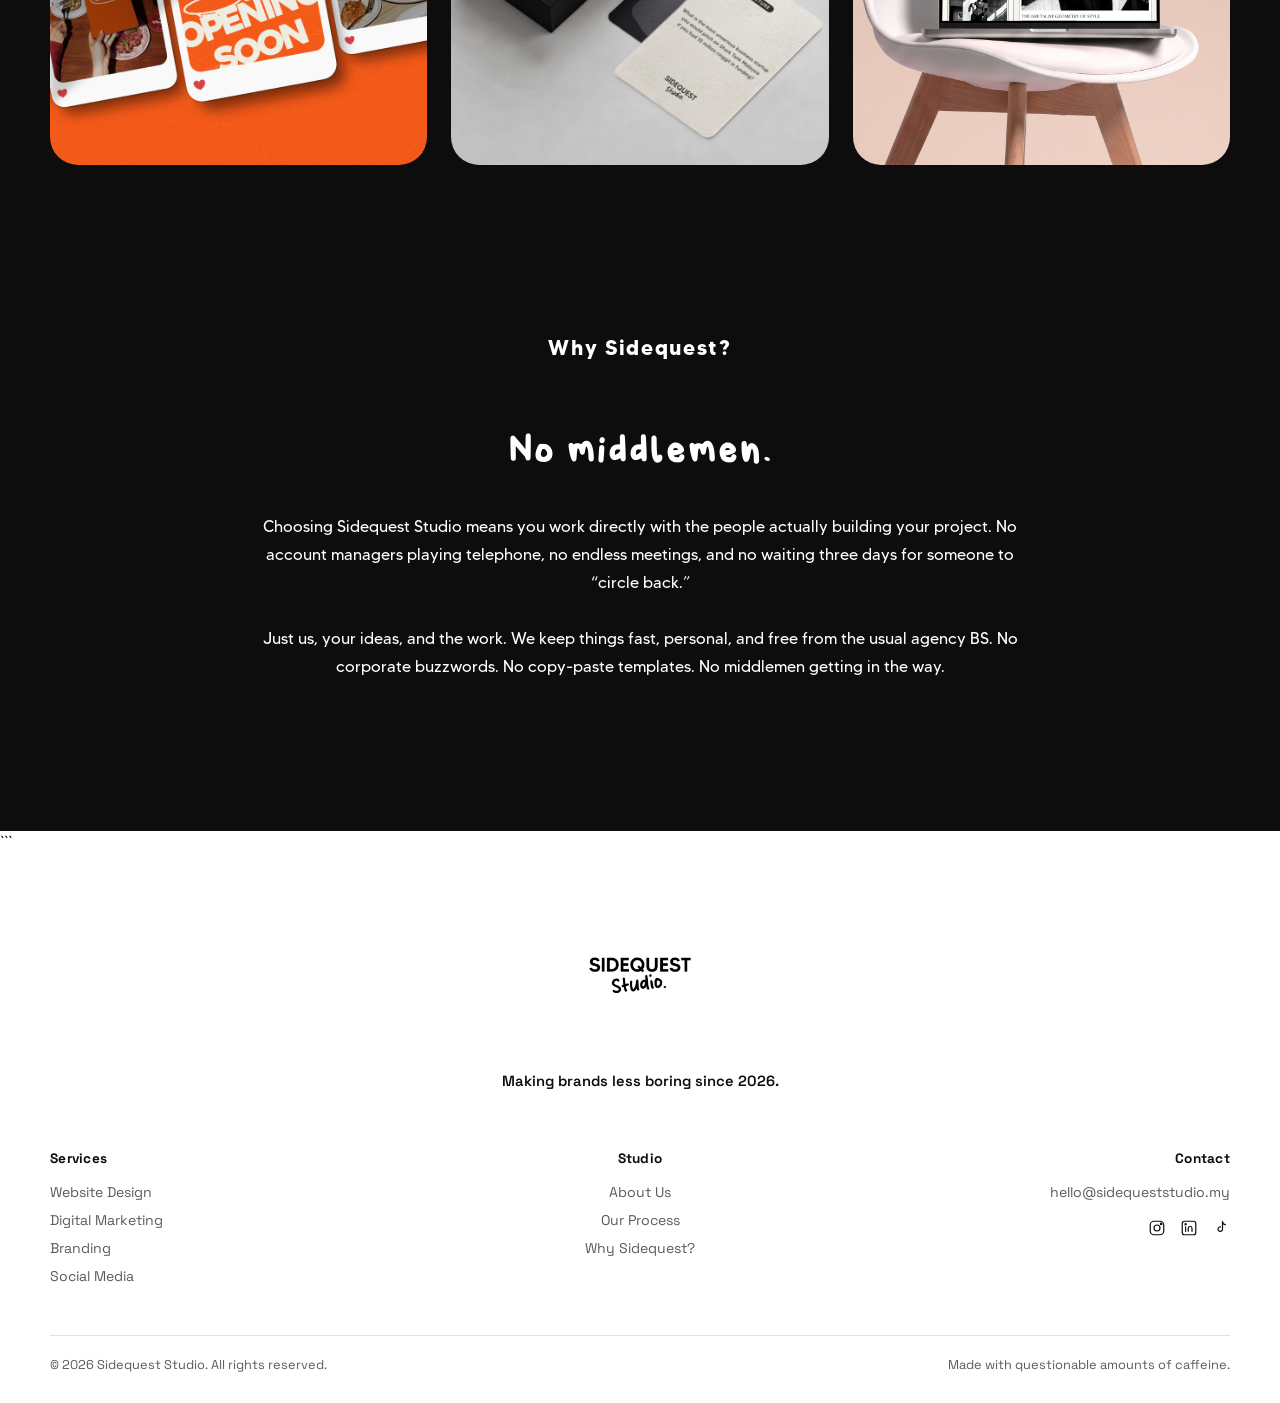
==== commit 88b199ce: "Added artworks" ====
--- a/index.html
+++ b/index.html
@@ -233,28 +233,31 @@
   </section>
 
 
-<!-- ============ ARTWORK MOCK UPS ============ -->
+
+<!-- ============ ARTWORK / VISUALS ============ -->
 <section class="artwork">
+  <p class="eyebrow">ARTWORK / VISUALS</p>
+
   <div class="artwork-grid">
 
     <div class="artwork-placeholder">
-      <img src="images/artwork/artwork1.jpg" alt="Sidequest Studio project">
-    </div>
-
-    <div class="artwork-placeholder">
-      <img src="images/artwork/artwork2.jpg" alt="Sidequest Studio project">
-    </div>
-
-    <div class="artwork-placeholder">
-      <img src="images/artwork/artwork3.jpg" alt="Sidequest Studio project">
-    </div>
-
-    <div class="artwork-placeholder">
-      <img src="images/artwork/artwork4.jpg" alt="Sidequest Studio project">
-    </div>
-
-    <div class="artwork-placeholder">
-      <img src="images/artwork/artwork5.jpg" alt="Sidequest Studio project">
+      <img src="images/artwork/artwork1.png" alt="Sidequest Studio project">
+    </div>
+
+    <div class="artwork-placeholder">
+      <img src="images/artwork/artwork2.png" alt="Sidequest Studio project">
+    </div>
+
+    <div class="artwork-placeholder">
+      <img src="images/artwork/artwork3.png" alt="Sidequest Studio project">
+    </div>
+
+    <div class="artwork-placeholder">
+      <img src="images/artwork/artwork4.png" alt="Sidequest Studio project">
+    </div>
+
+    <div class="artwork-placeholder">
+      <img src="images/artwork/artwork5.png" alt="Sidequest Studio project">
     </div>
 
   </div>
--- a/style.css
+++ b/style.css
@@ -783,6 +783,11 @@
   gap: 24px;
 }
 
+.artwork .eyebrow {
+  color: var(--white);
+  margin: -20px 0 50px;
+}
+
 /* Top row: 2 wide cards */
 
 .artwork-placeholder:nth-child(1),
@@ -1270,24 +1275,27 @@
 
   /* ARTWORK */
 
-  .artwork {
-    padding: 60px 20px;
-  }
-
-  .artwork-grid {
-    grid-template-columns: 1fr;
-    gap: 16px;
-  }
-
-  .artwork-placeholder:nth-child(1),
-  .artwork-placeholder:nth-child(2),
-  .artwork-placeholder:nth-child(3),
-  .artwork-placeholder:nth-child(4),
-  .artwork-placeholder:nth-child(5) {
-    grid-column: span 1;
-    aspect-ratio: 16 / 10;
-  }
-
+.artwork {
+  padding: 60px 20px;
+}
+
+.artwork .eyebrow {
+  margin: -5px 0 35px;
+}
+
+.artwork-grid {
+  grid-template-columns: 1fr;
+  gap: 16px;
+}
+
+.artwork-placeholder:nth-child(1),
+.artwork-placeholder:nth-child(2),
+.artwork-placeholder:nth-child(3),
+.artwork-placeholder:nth-child(4),
+.artwork-placeholder:nth-child(5) {
+  grid-column: span 1;
+  aspect-ratio: 16 / 10;
+}
   /* WHY SIDEQUEST */
 
   .why {
@@ -1484,4 +1492,5 @@
     width: 25px;
     height: 25px;
   }
-}+}
+
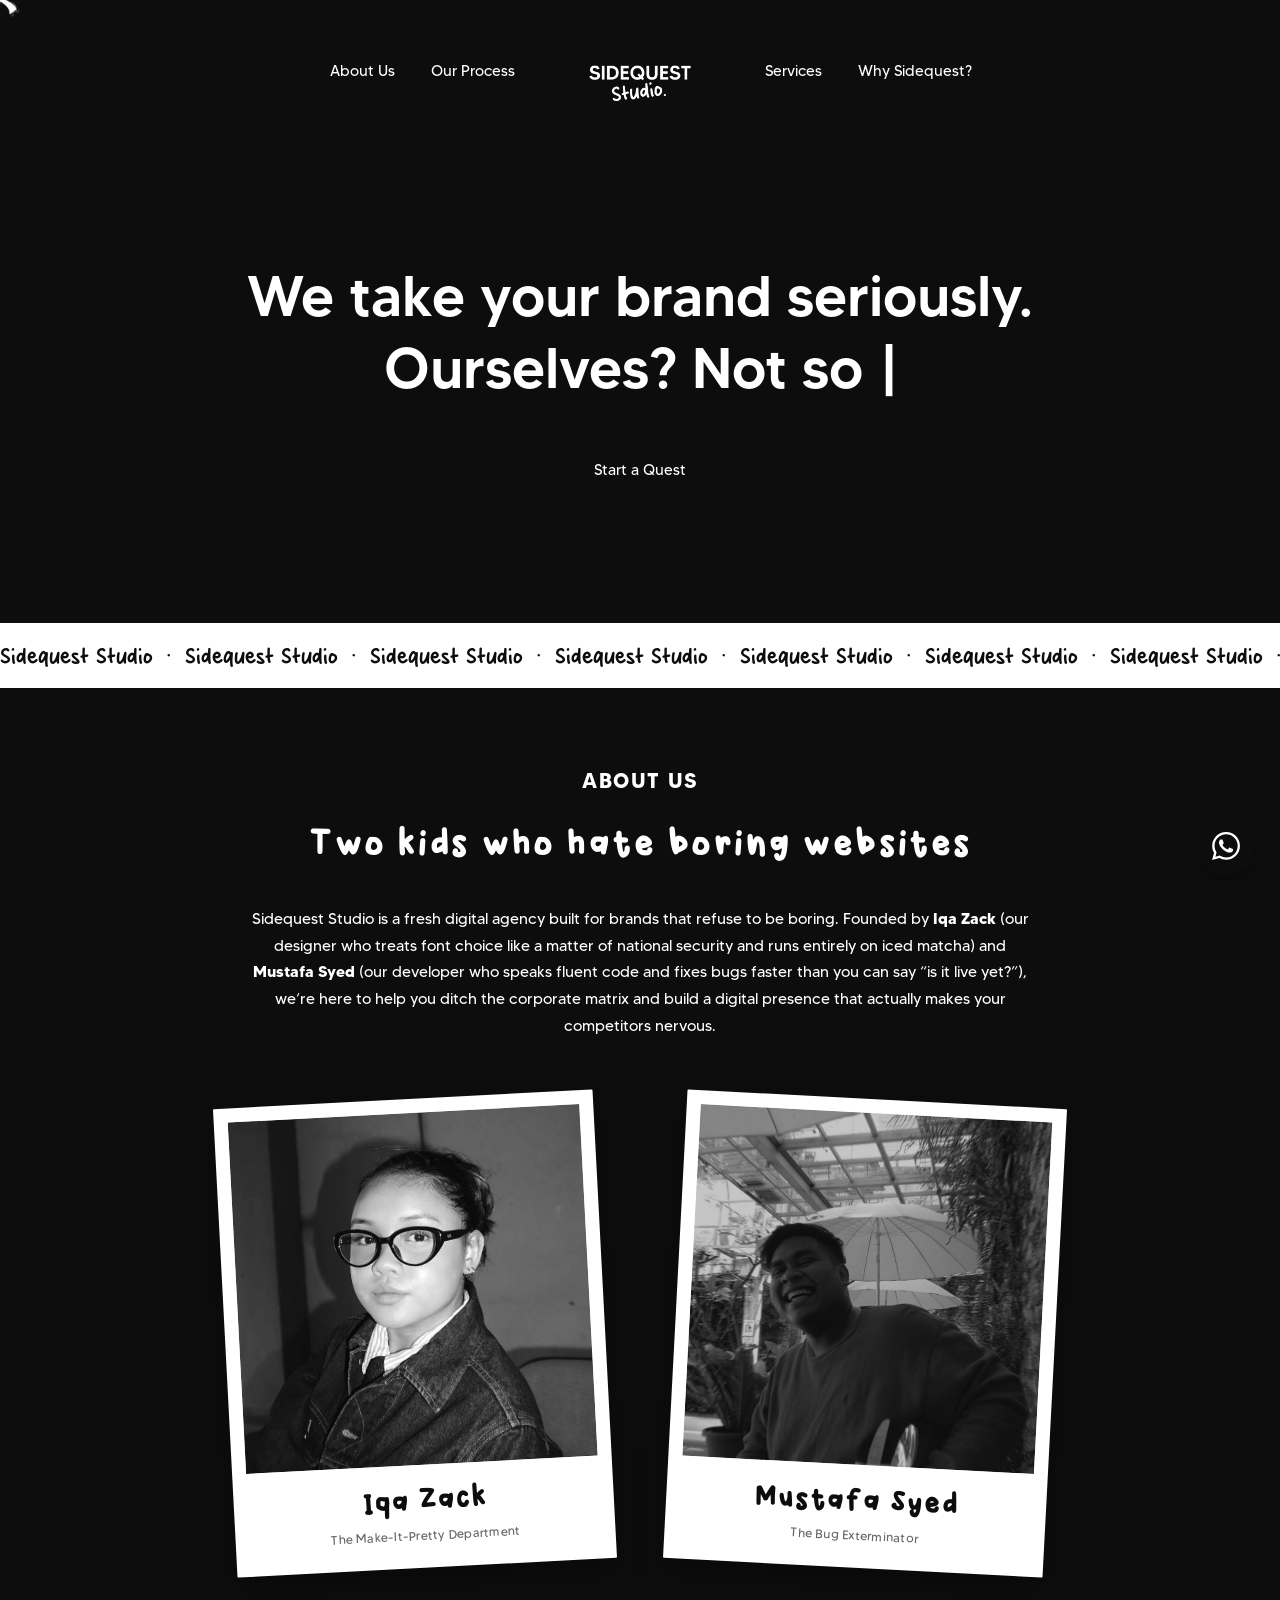
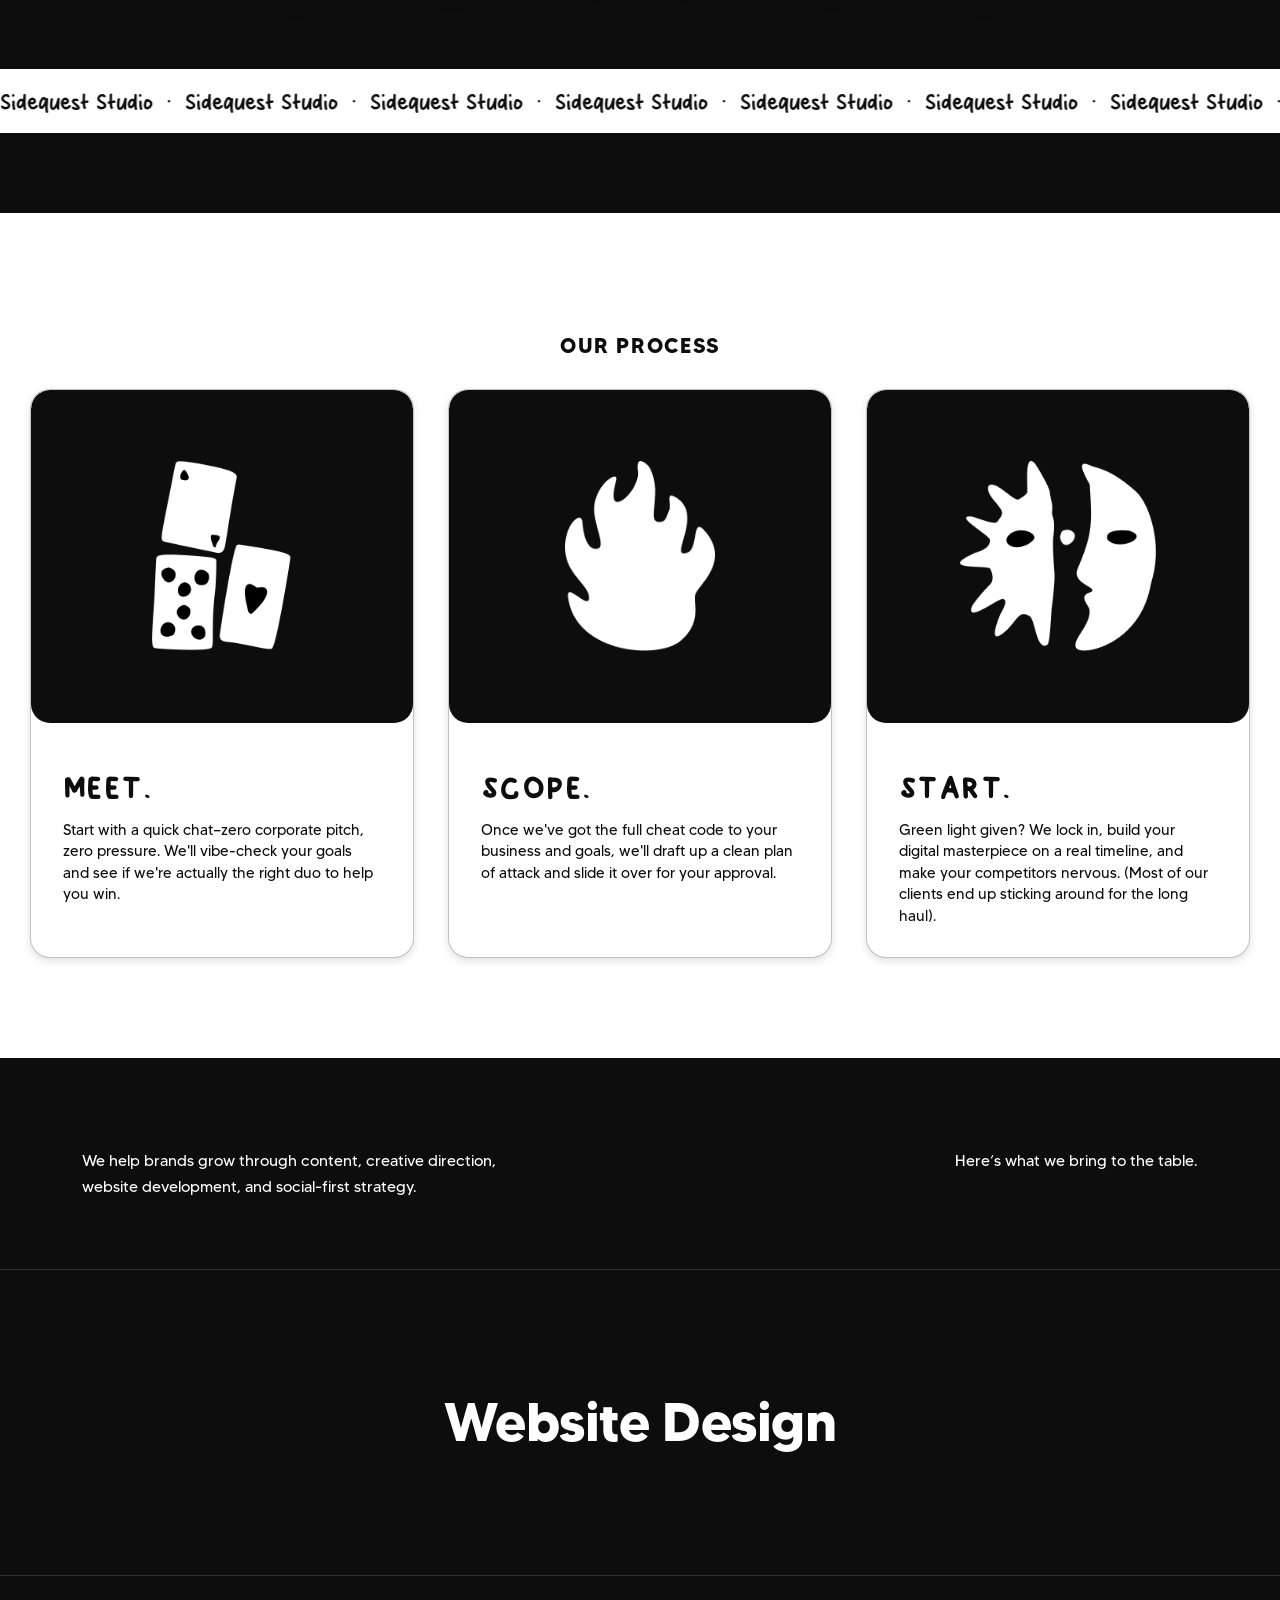
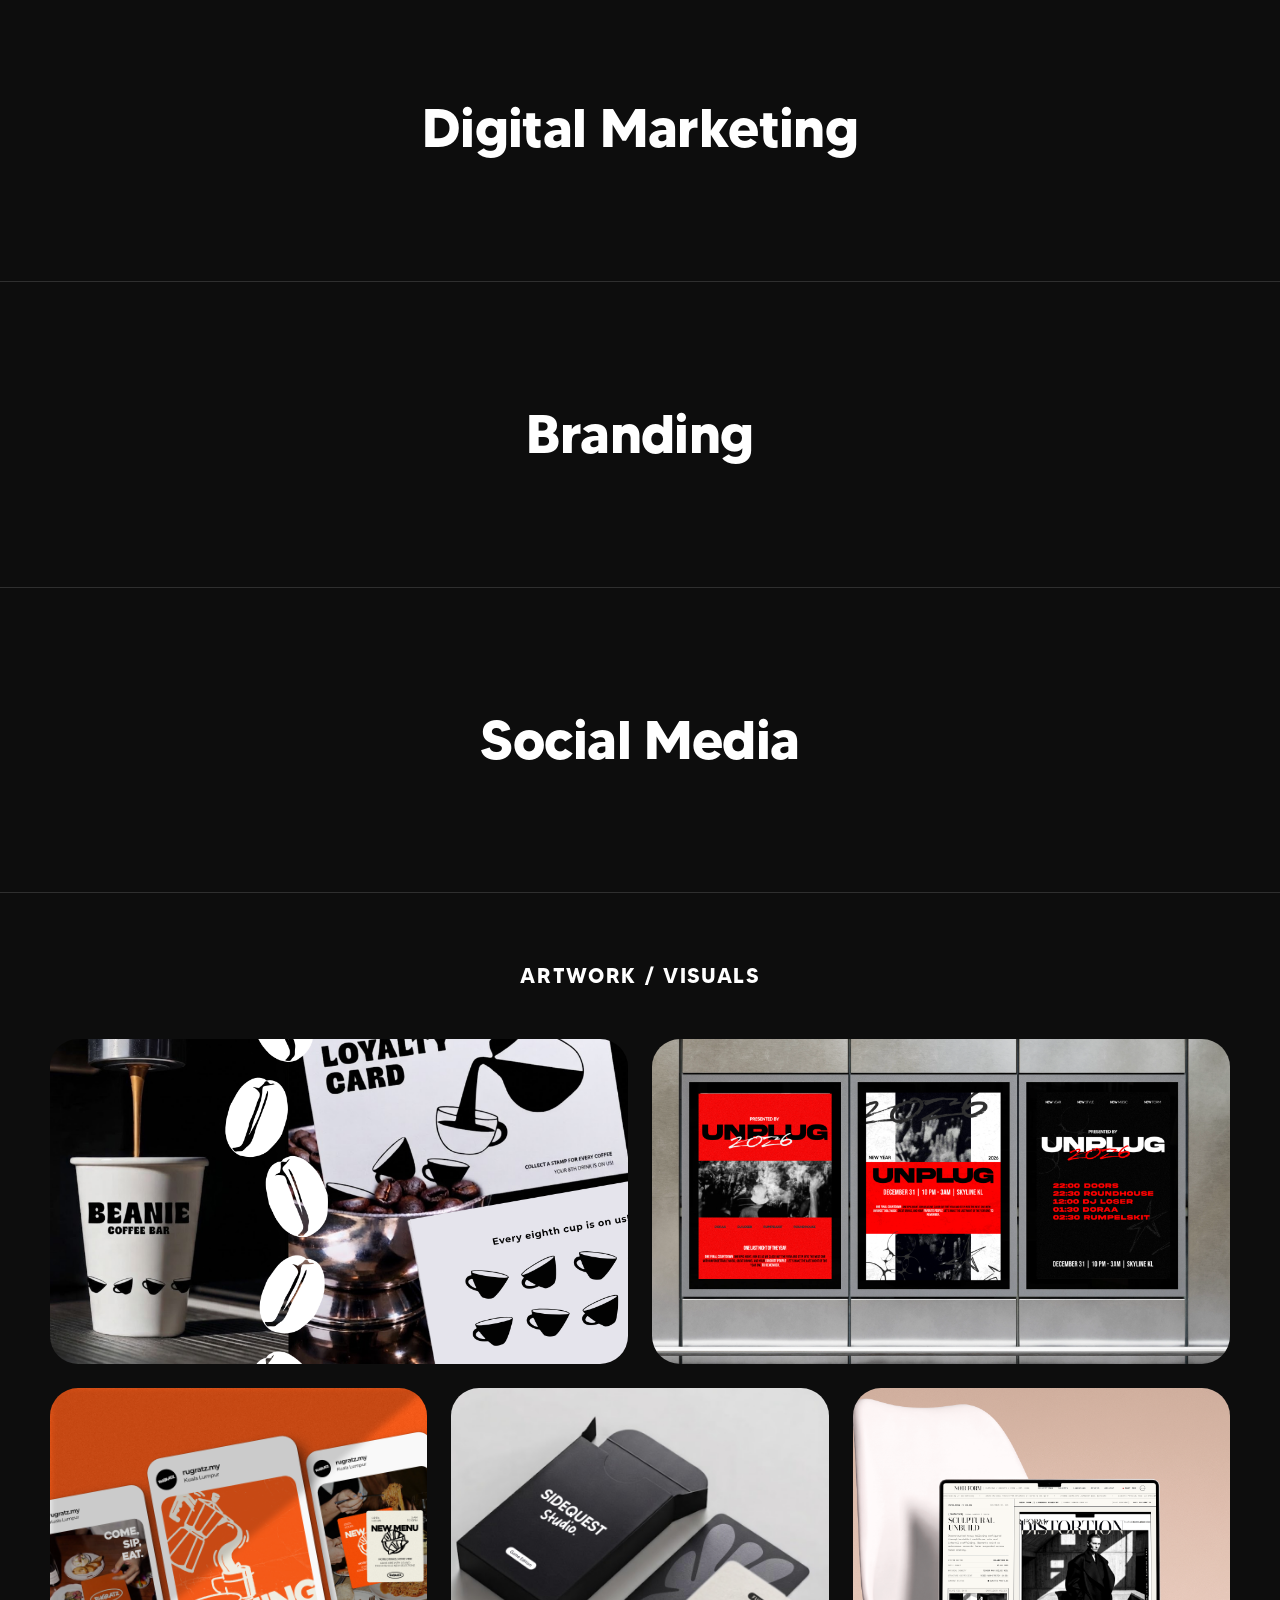
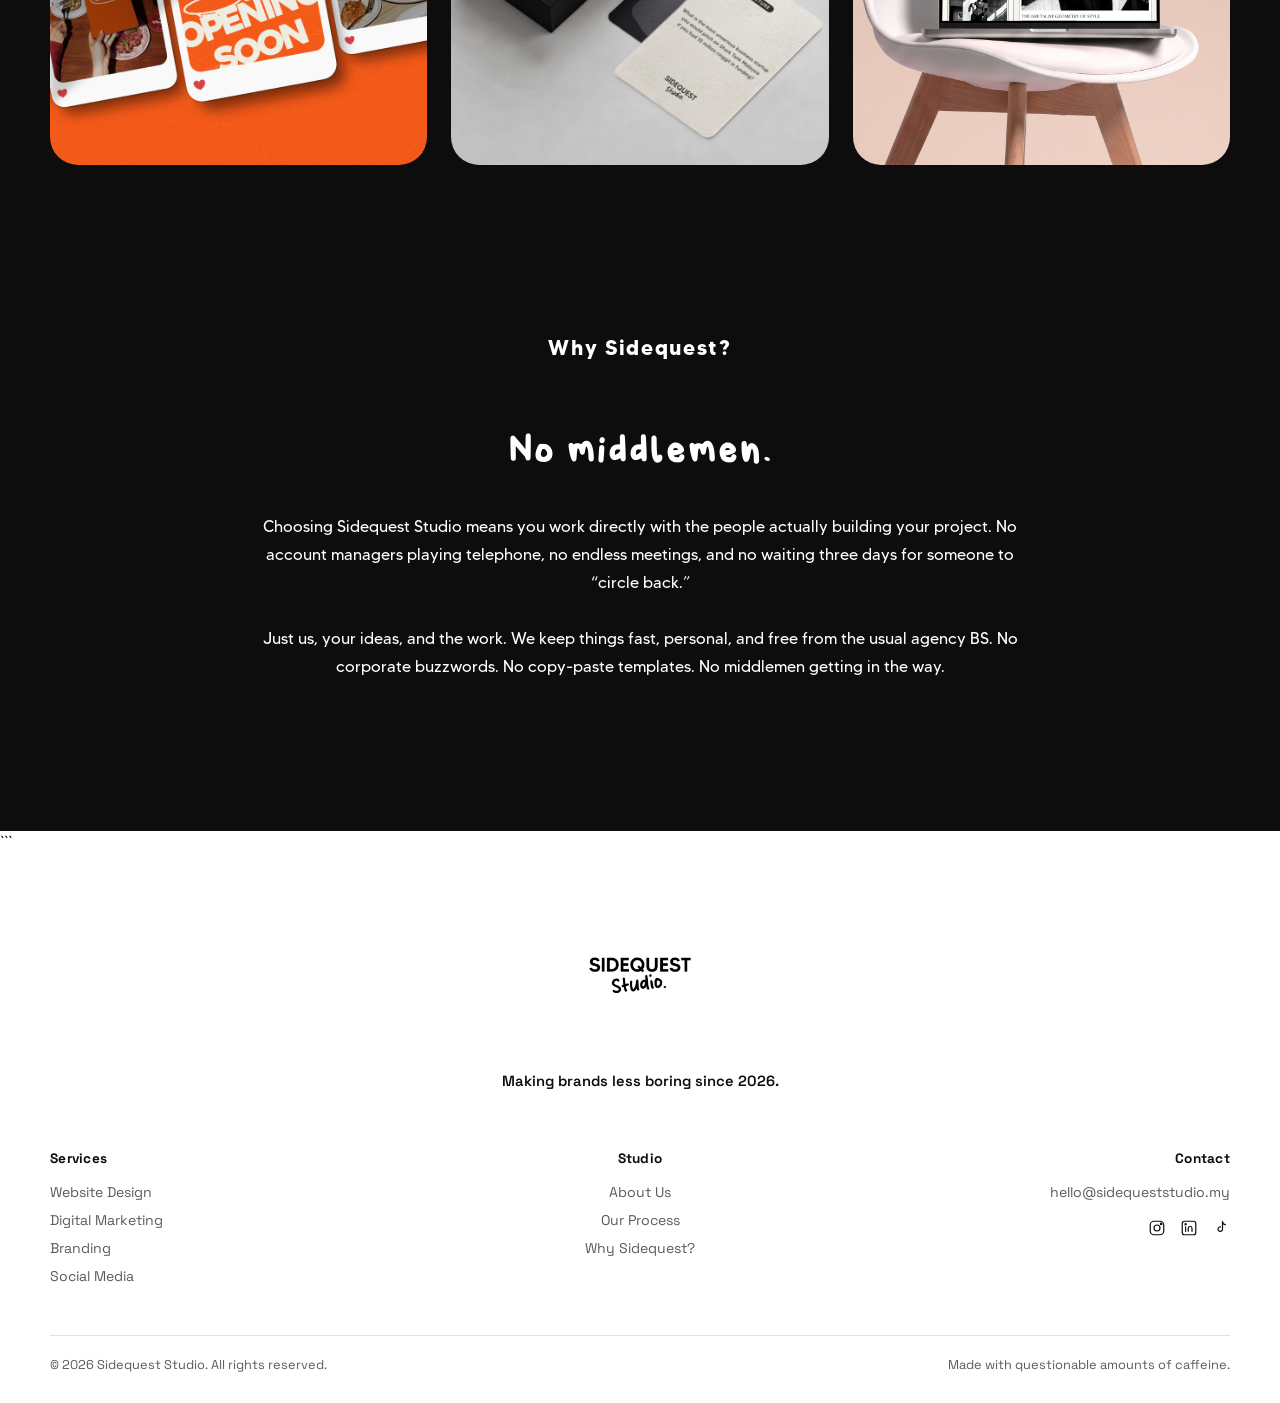
==== commit 3c782761: "Added meta head for main index.html" ====
--- a/index.html
+++ b/index.html
@@ -1,6 +1,7 @@
 <!DOCTYPE html>
 <html lang="en">
 <head>
+<meta name="facebook-domain-verification" content="5pte9oe4lq3rlxf0oij8tiokfjedm0" />
 <meta charset="UTF-8">
 <meta name="viewport" content="width=device-width, initial-scale=1.0">
 <title>SideQuest Studio — Web Design &amp; Digital Marketing Malaysia</title>
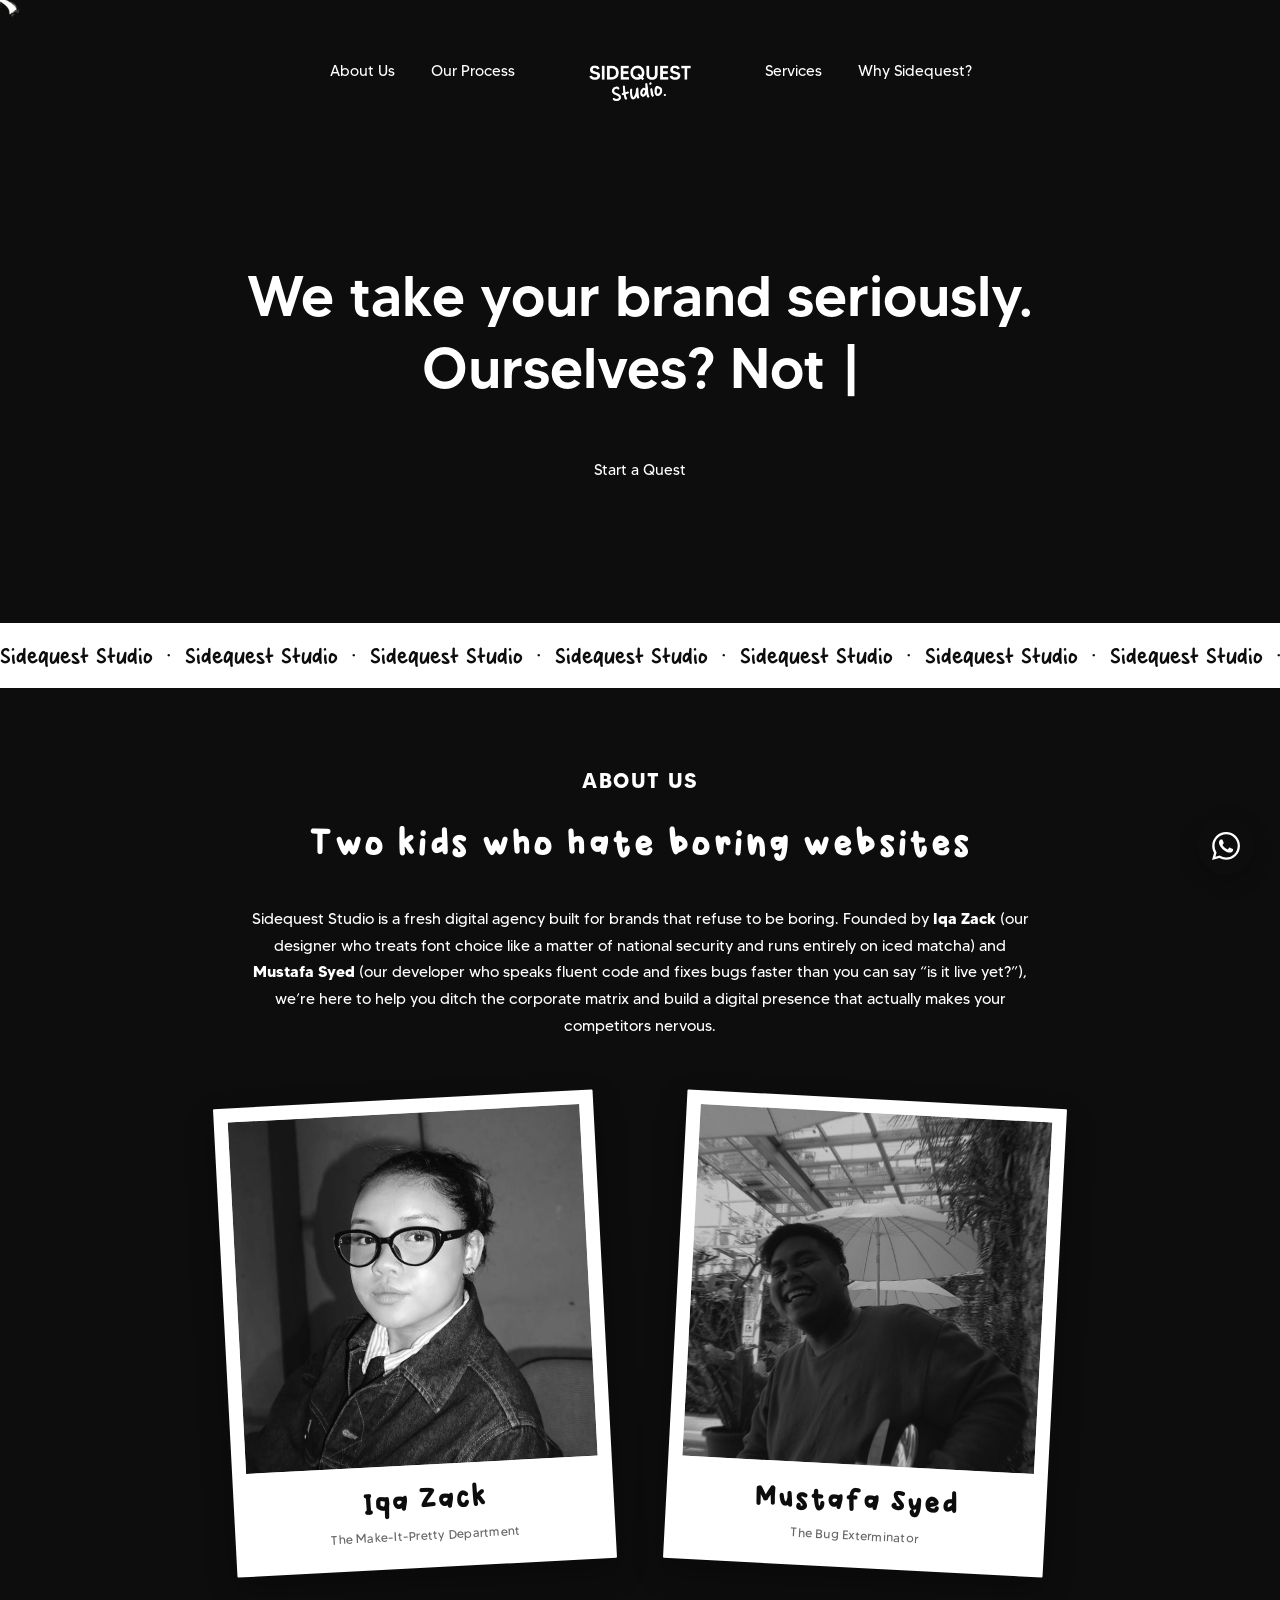
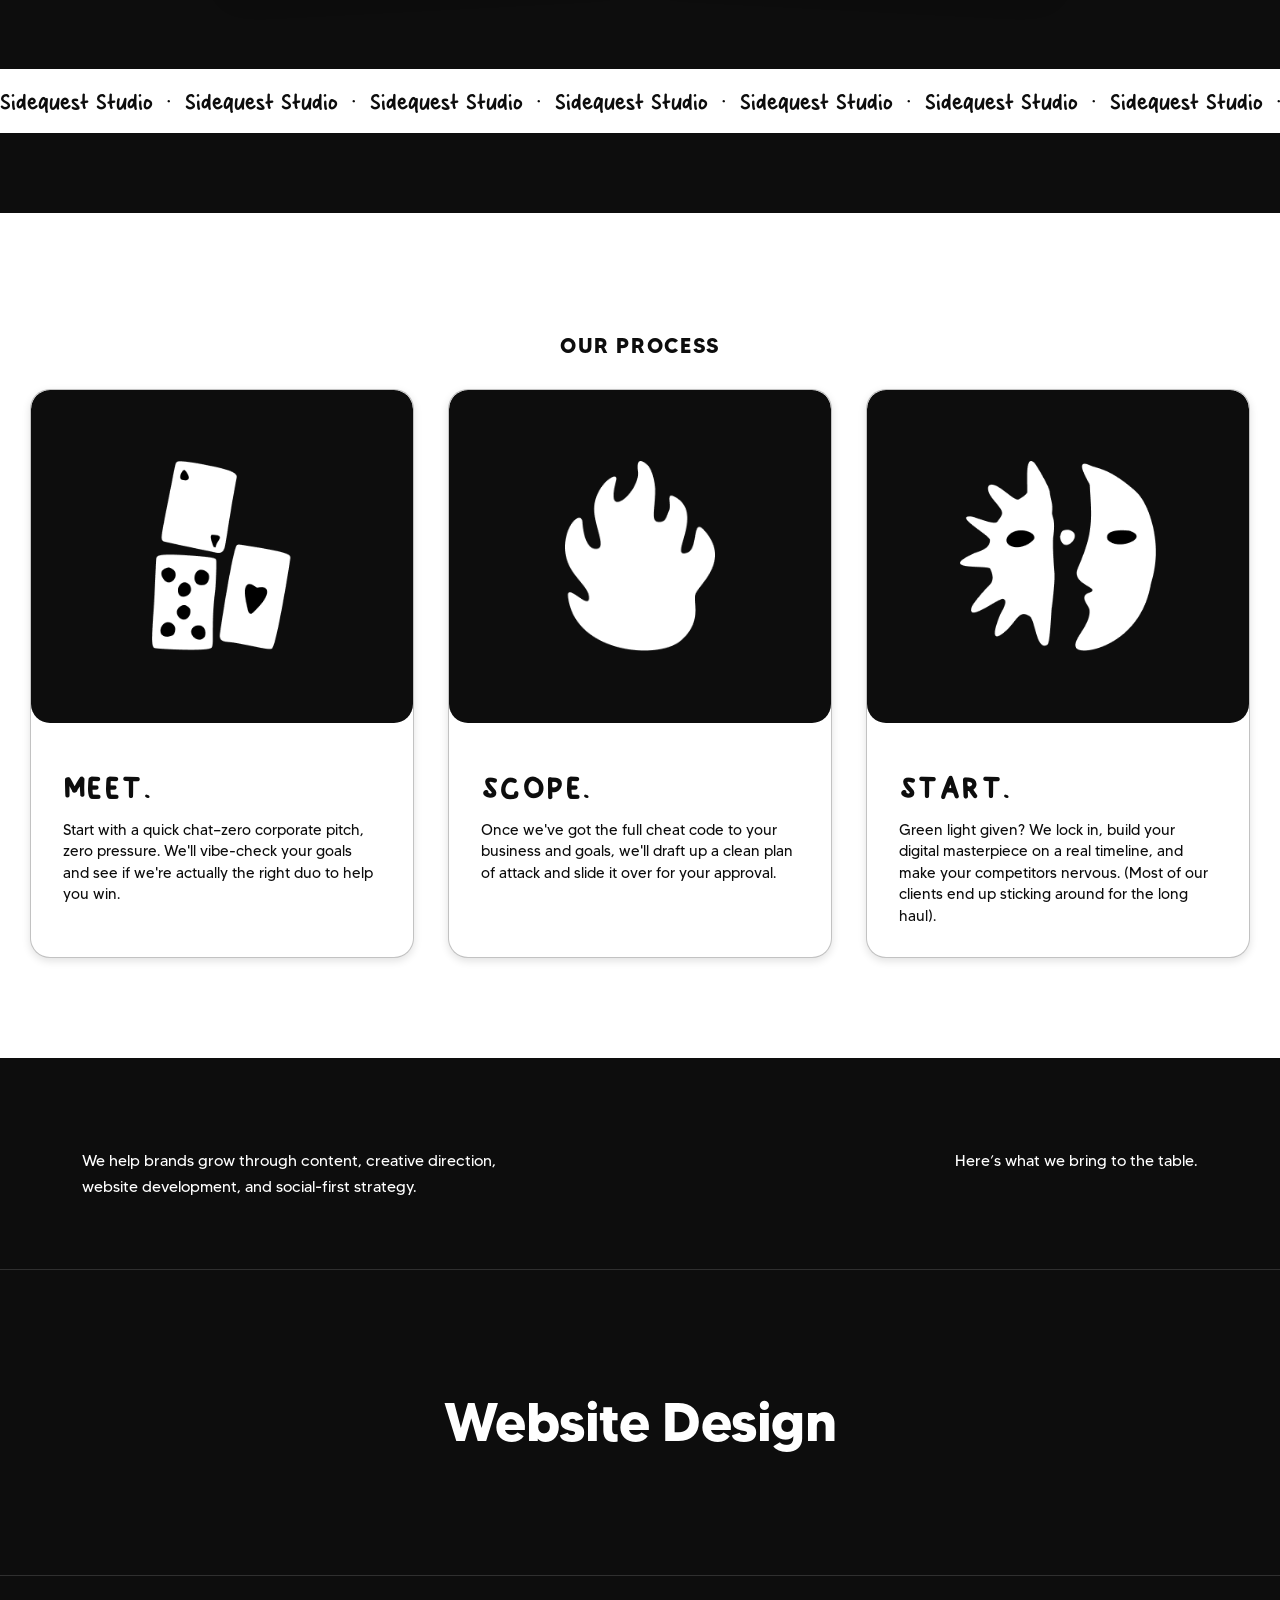
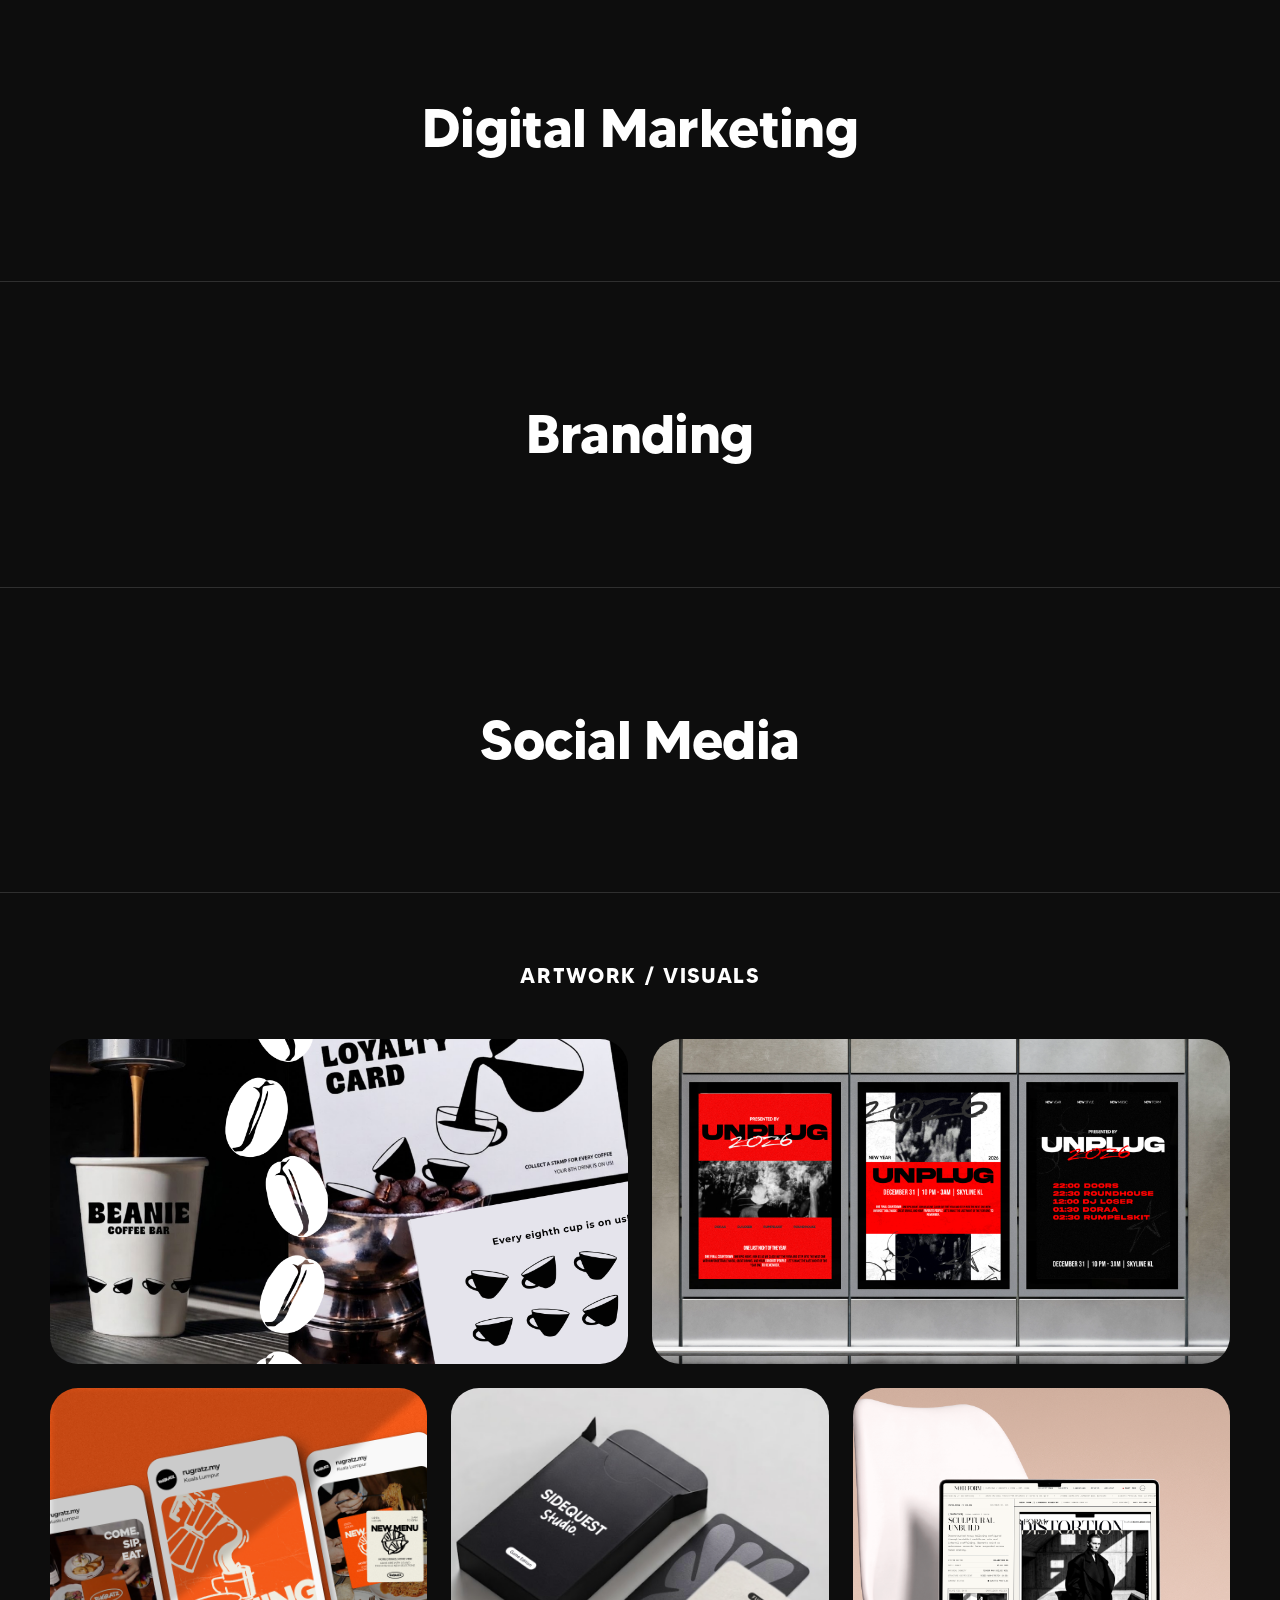
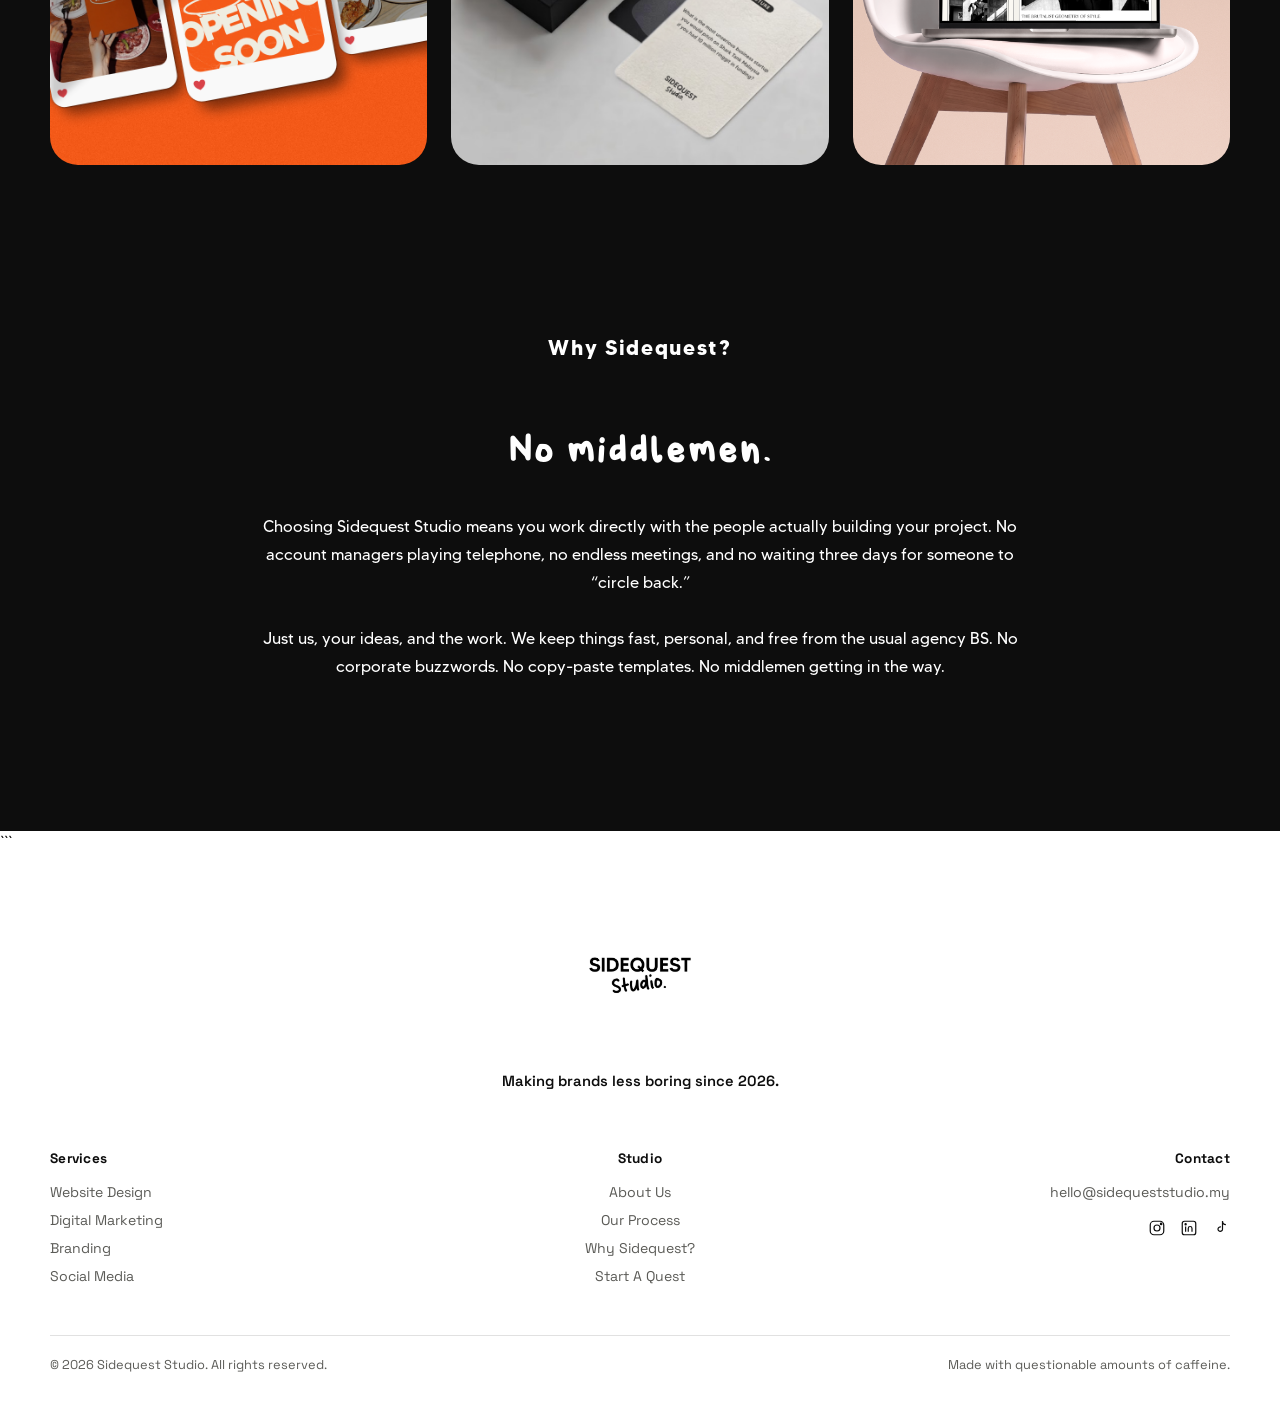
==== commit 15e89071: "Fixed mobile issue" ====
--- a/index.html
+++ b/index.html
@@ -70,7 +70,7 @@
   </span>
   <span class="text-type__cursor">|</span>
 </h1>
-    <a href="#services" class="btn-outline">Start a Quest</a>
+    <a href="work-with-us/index.html" class="btn-outline" target="_blank" rel="noopener noreferrer">Start a Quest</a>
   </section>
 
   <!-- ============ MARQUEE ============ -->
@@ -308,6 +308,7 @@
       <a href="#about">About Us</a>
       <a href="#process">Our Process</a>
       <a href="#why-sidequest">Why Sidequest?</a>
+      <a href="work-with-us/index.html" target="_blank" rel="noopener noreferrer">Start A Quest</a>
     </div>
     <div class="footer-col footer-col-right">
       <h4>Contact</h4>
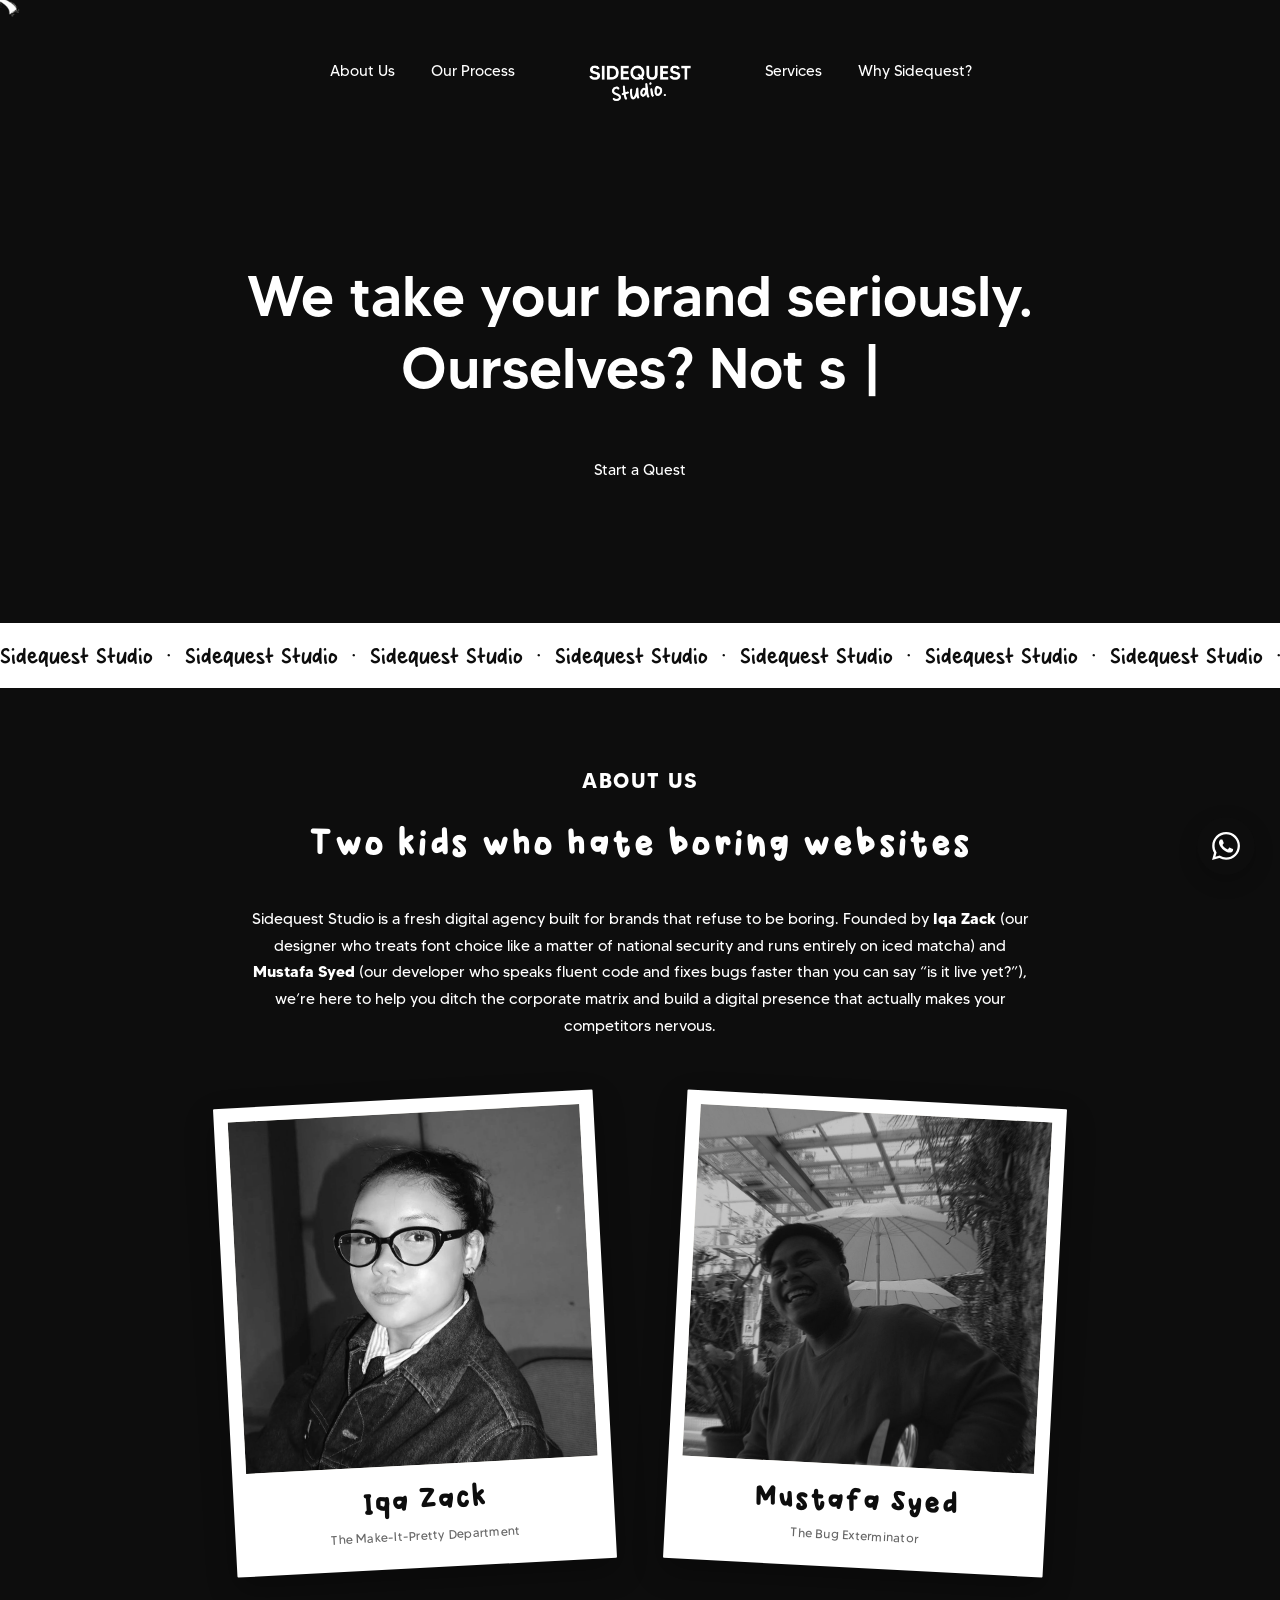
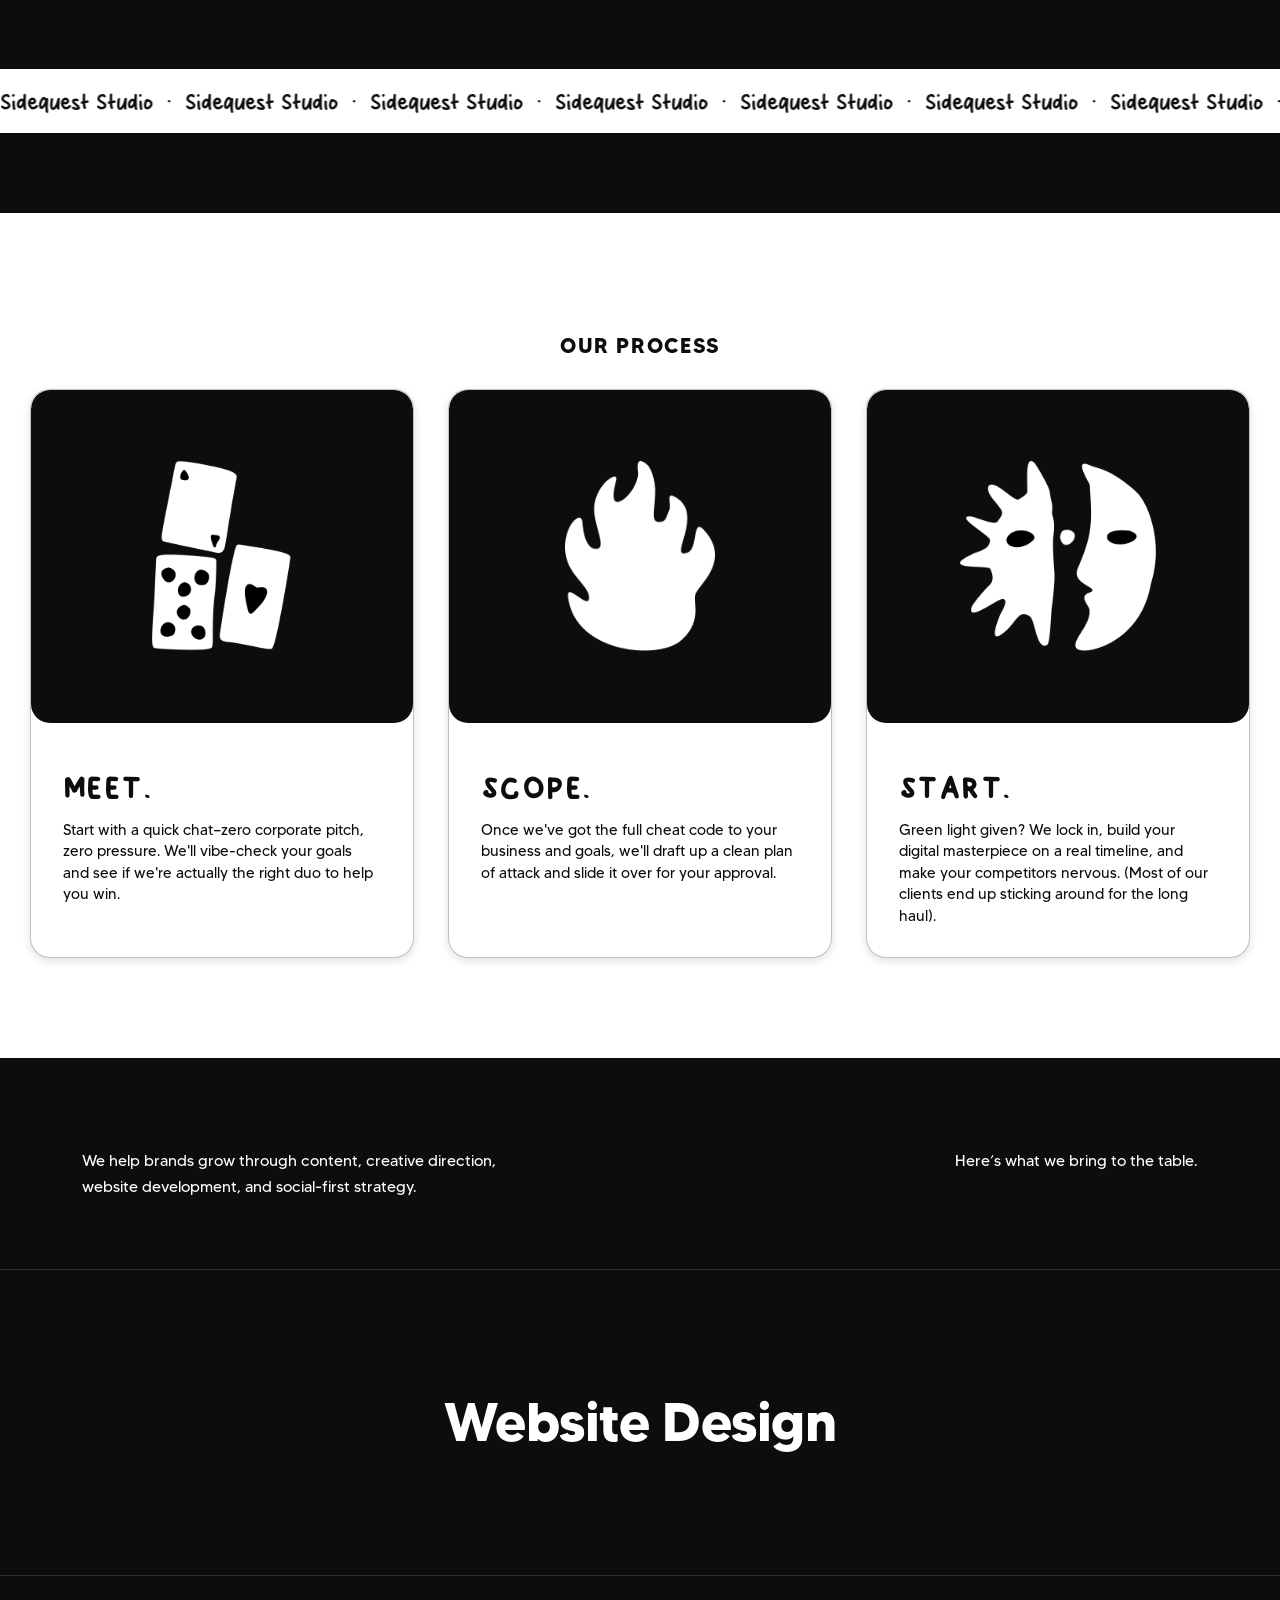
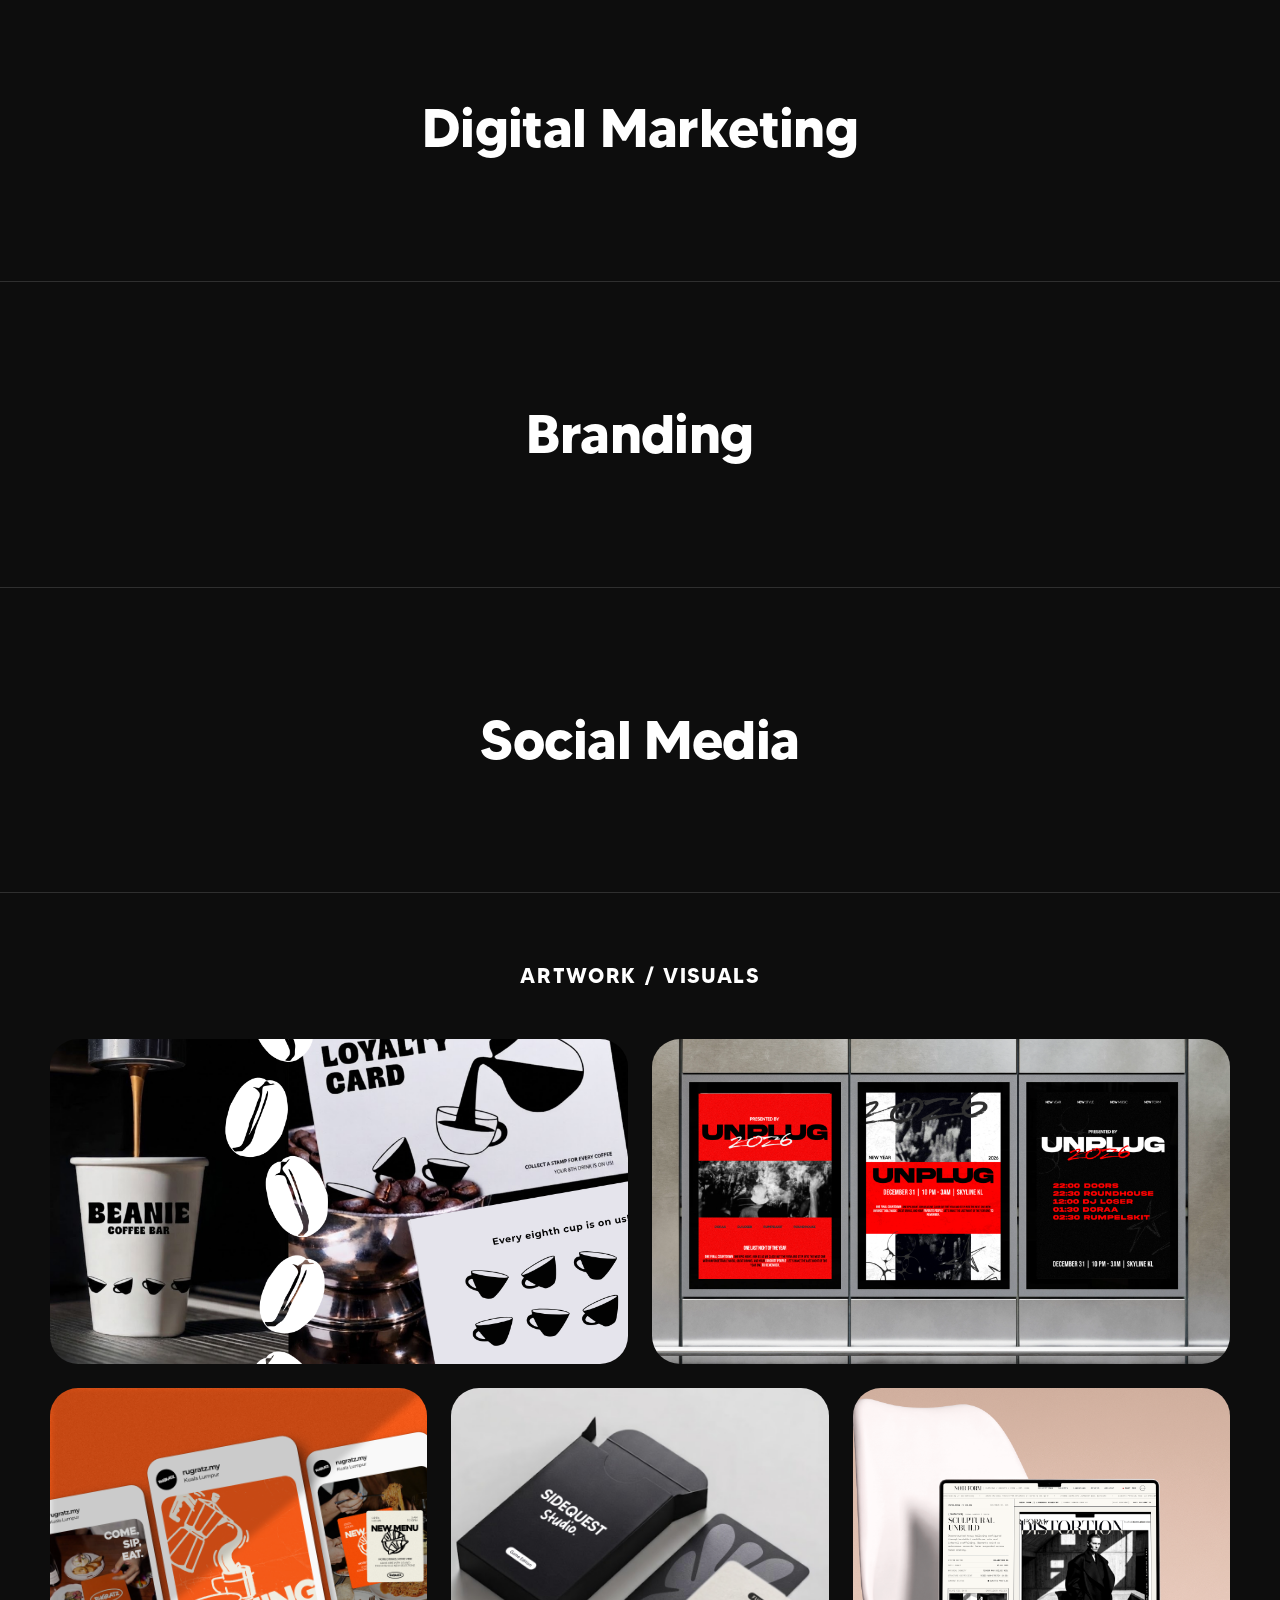
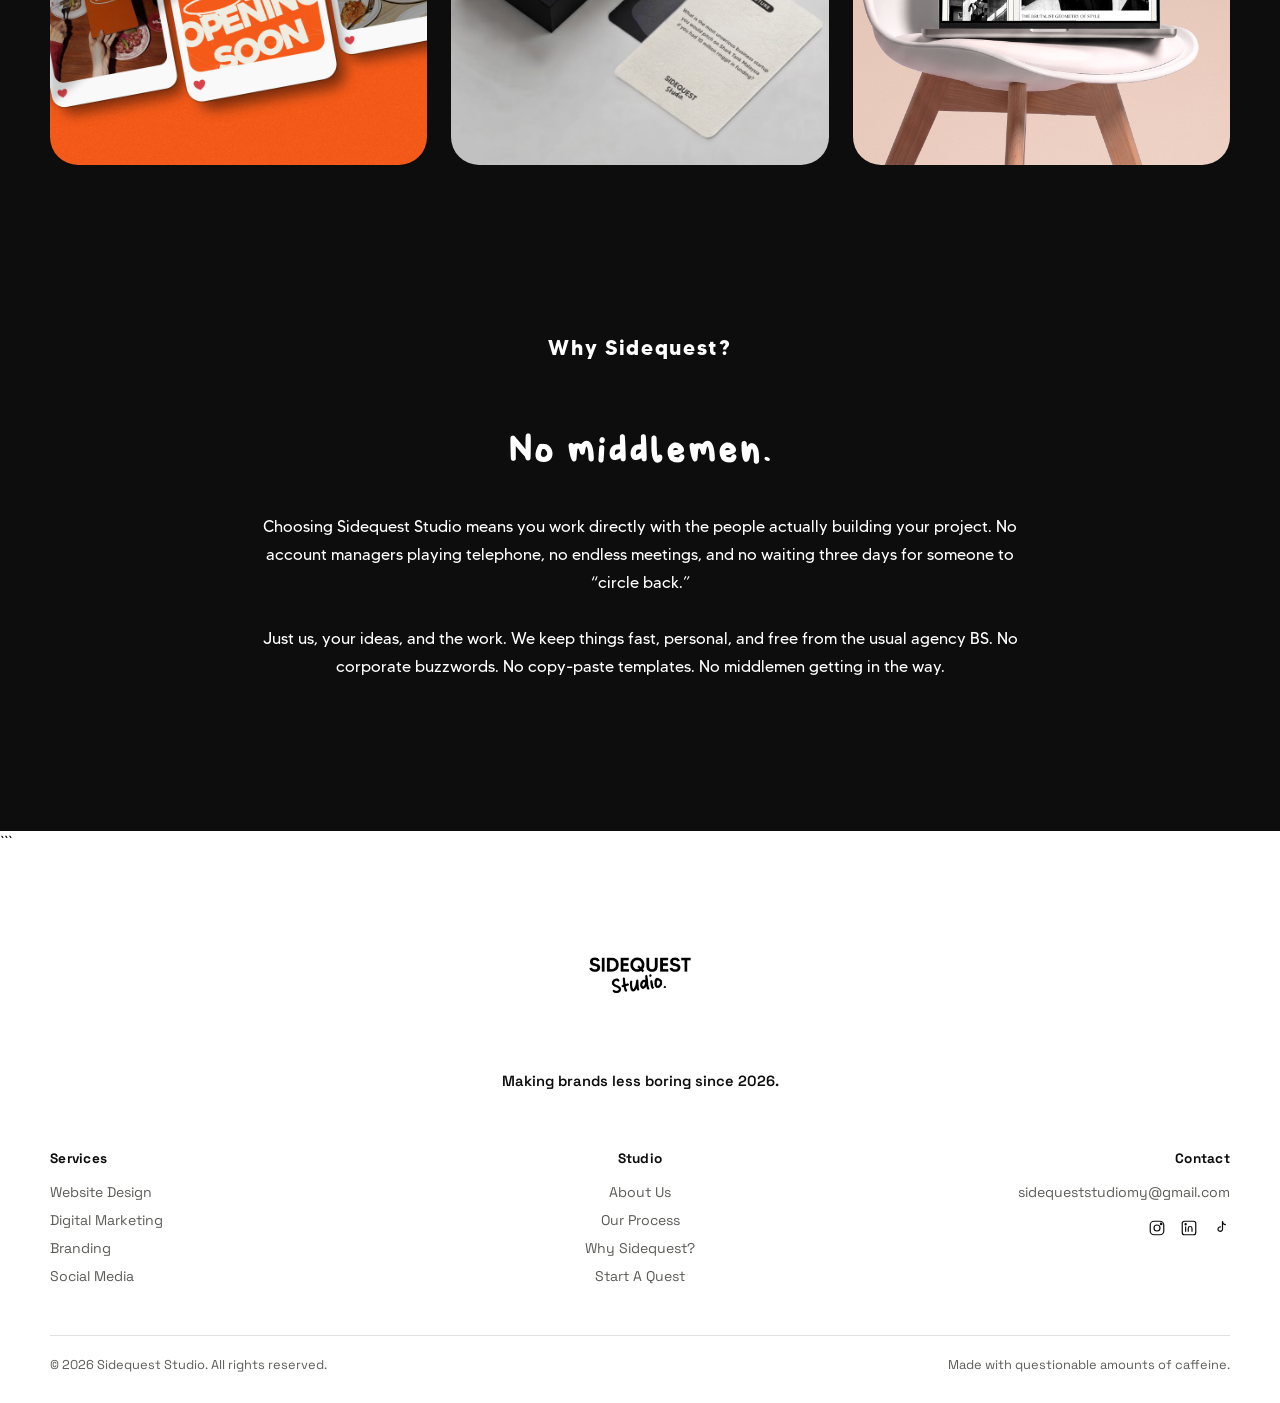
==== commit 3ebbac17: "Change email address" ====
--- a/index.html
+++ b/index.html
@@ -312,7 +312,7 @@
     </div>
     <div class="footer-col footer-col-right">
       <h4>Contact</h4>
-      <a href="mailto:hello@sidequeststudio.my">hello@sidequeststudio.my</a>
+      <a href="mailto:sidequeststudiomy@gmail.com">sidequeststudiomy@gmail.com</a>
       <div class="social-row">
         <a href="https://www.instagram.com/sidequeststudiomy" target="_blank" aria-label="Instagram">
           <svg viewBox="0 0 24 24" width="18" height="18" fill="none" stroke="currentColor" stroke-width="1.6"><rect x="3" y="3" width="18" height="18" rx="5"/><circle cx="12" cy="12" r="4"/><circle cx="17.5" cy="6.5" r="1"/></svg>
